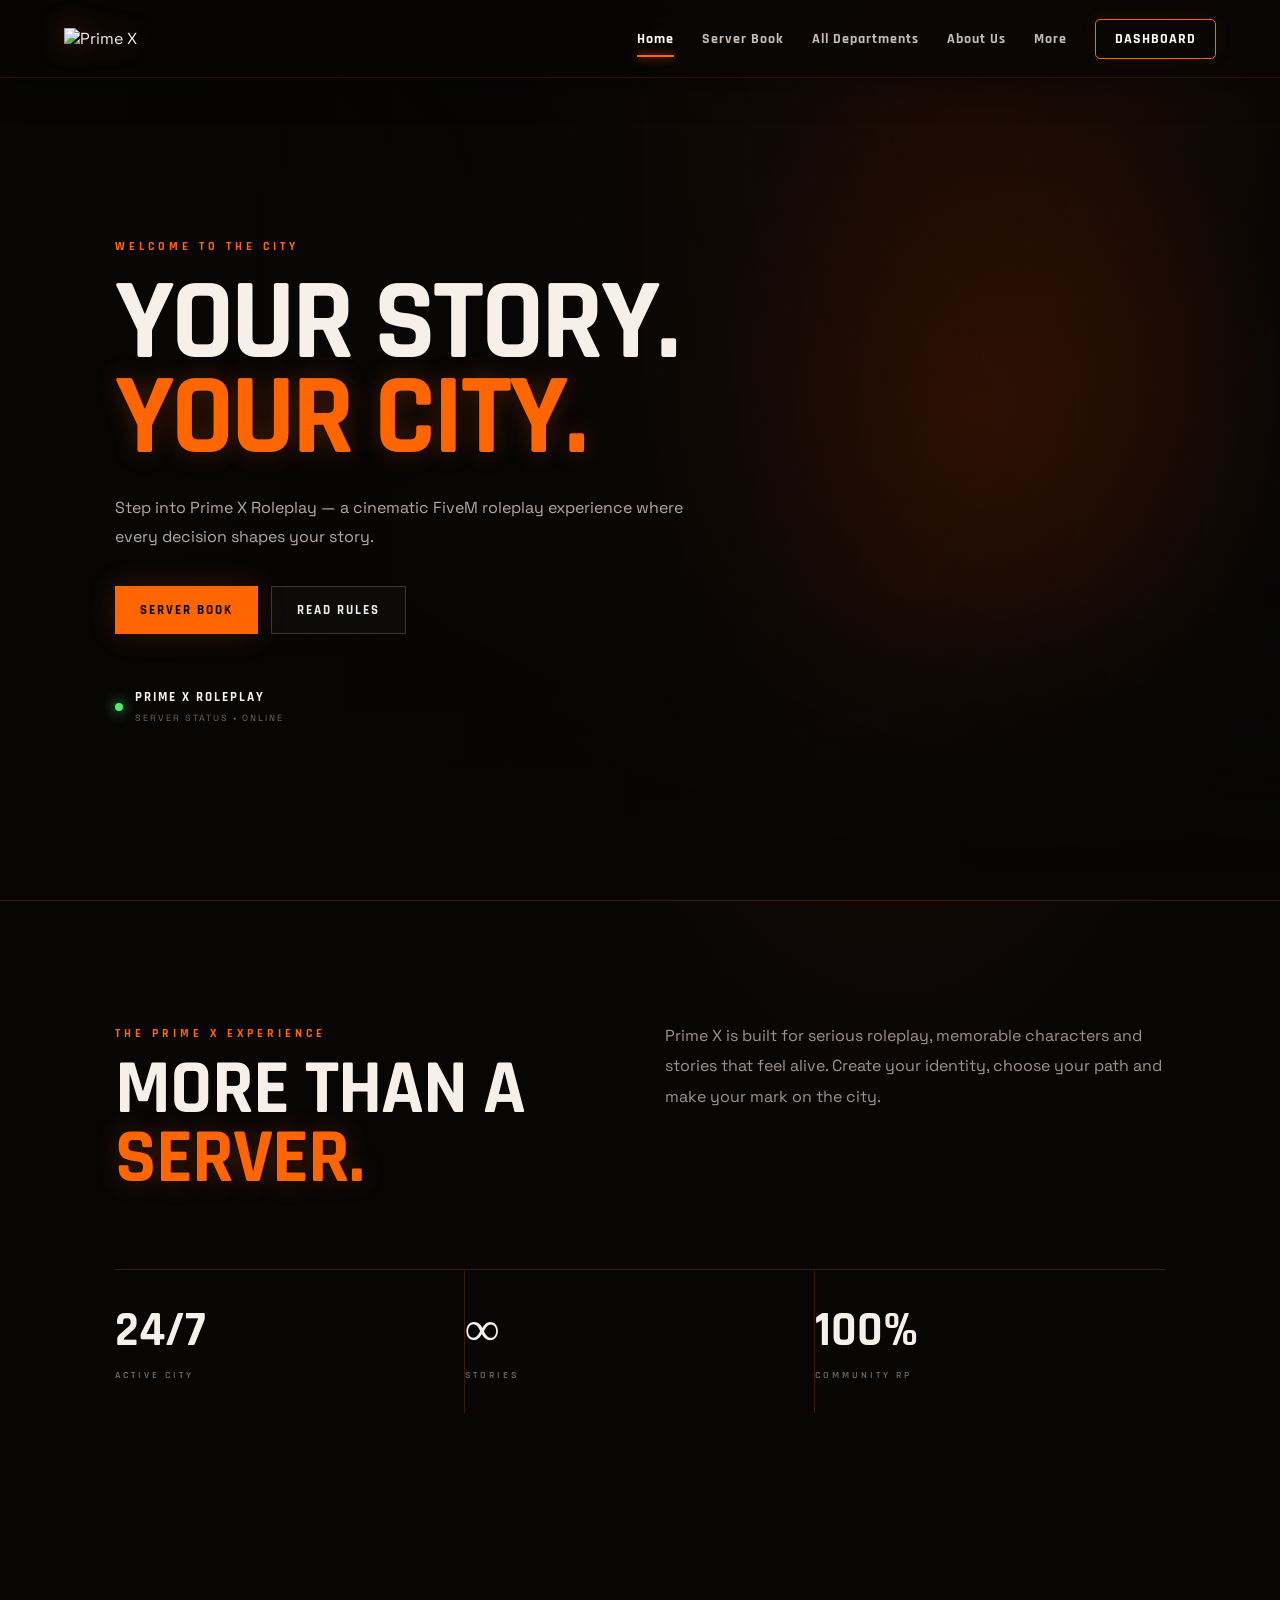
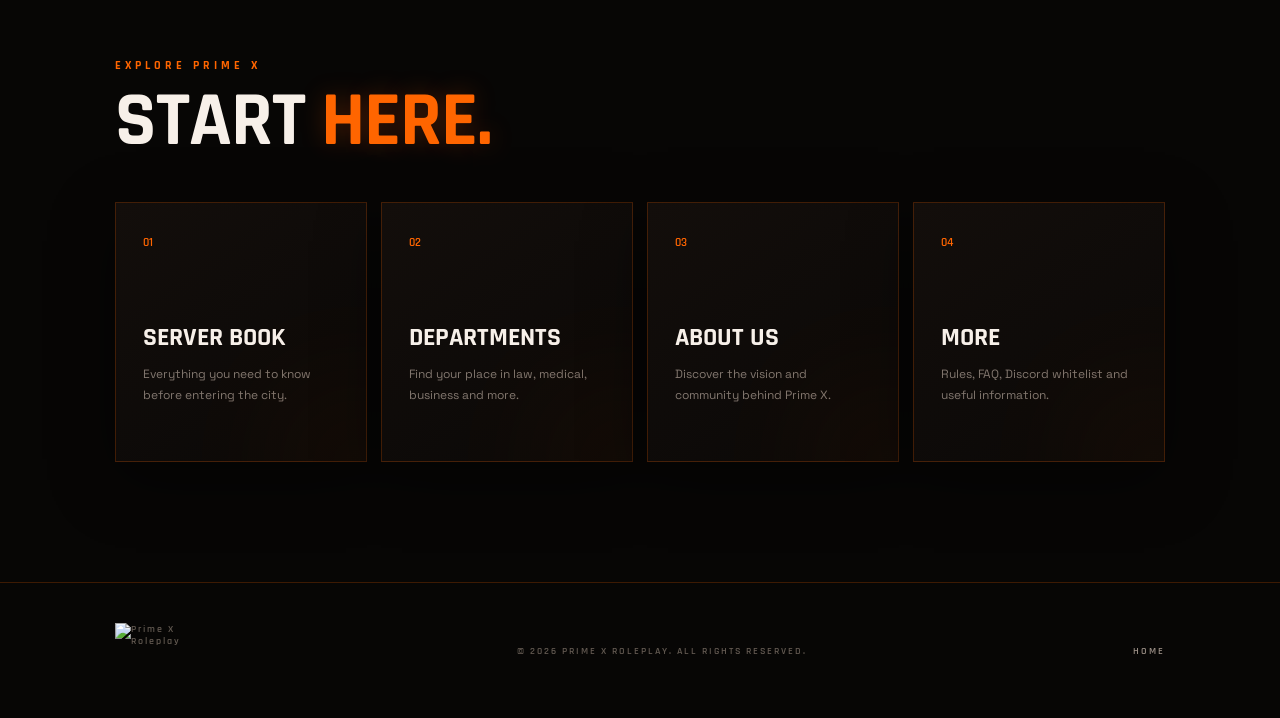
==== index.html @ a3914b99 "Add files via upload" ====
<!doctype html><html lang="en"><head><meta charset="utf-8"><meta name="viewport" content="width=device-width,initial-scale=1"><meta name="description" content="Prime X Roleplay"><meta name="theme-color" content="#070605"><title>Home | Prime X Roleplay</title><link rel="icon" href="assets/prime-x-logo.png"><link rel="stylesheet" href="style.css"></head><body data-page="home"><div id="loader" class="loader"><div class="loader-ring"></div><div class="loader-inner"><img class="loader-logo" src="assets/prime-x-logo.png" alt="Prime X Roleplay"><div class="loader-title">PRIME X ROLEPLAY</div><div class="loader-sub">ENTERING THE CITY</div><div class="loader-line"><span id="loadBar"></span></div></div></div><header class="nav">
<a class="brand" href="index.html"><img src="assets/prime-x-logo.png" alt="Prime X"></a>
<button class="menu-btn" id="menuBtn" aria-label="Open menu">☰</button>
<nav id="navLinks">
<a data-page="home" href="index.html">Home</a>
<a data-page="server" href="server-book.html">Server Book</a>
<a data-page="departments" href="departments.html">All Departments</a>
<a data-page="about" href="about.html">About Us</a>
<a data-page="more" href="more.html">More</a>
<a class="nav-discord" href="config.html">DASHBOARD</a>
</nav></header><main><section id="home" class="hero"><div class="hero-content"><span class="eyebrow">WELCOME TO THE CITY</span><h1>YOUR STORY.<br><span>YOUR CITY.</span></h1><p>Step into Prime X Roleplay — a cinematic FiveM roleplay experience where every decision shapes your story.</p><div class="hero-actions"><a class="btn primary" href="server-book.html">SERVER BOOK</a><a class="btn ghost" href="more.html#rules">READ RULES</a></div><div class="server-mini"><span class="dot"></span><div><b>PRIME X ROLEPLAY</b><small>SERVER STATUS • ONLINE</small></div></div></div></section>
<section class="section about"><div><span class="eyebrow">THE PRIME X EXPERIENCE</span><h2>MORE THAN A <span>SERVER.</span></h2></div><p>Prime X is built for serious roleplay, memorable characters and stories that feel alive. Create your identity, choose your path and make your mark on the city.</p><div class="stats"><div><strong>24/7</strong><span>ACTIVE CITY</span></div><div><strong>∞</strong><span>STORIES</span></div><div><strong>100%</strong><span>COMMUNITY RP</span></div></div></section>
<section class="section"><div class="section-head"><span class="eyebrow">EXPLORE PRIME X</span><h2>START <span>HERE.</span></h2></div><div class="cards"><a class="card" href="server-book.html"><span class="card-no">01</span><h3>SERVER BOOK</h3><p>Everything you need to know before entering the city.</p></a><a class="card" href="departments.html"><span class="card-no">02</span><h3>DEPARTMENTS</h3><p>Find your place in law, medical, business and more.</p></a><a class="card" href="about.html"><span class="card-no">03</span><h3>ABOUT US</h3><p>Discover the vision and community behind Prime X.</p></a><a class="card" href="more.html"><span class="card-no">04</span><h3>MORE</h3><p>Rules, FAQ, Discord whitelist and useful information.</p></a></div></section></main><a class="scroll-top" id="scrollTop" href="#" aria-label="Scroll to top">↑</a><footer><img src="assets/prime-x-logo.png" alt="Prime X Roleplay"><p>© <span id="year"></span> PRIME X ROLEPLAY. ALL RIGHTS RESERVED.</p><a href="index.html">HOME</a></footer><script src="config.js"></script><script src="script.js"></script></body></html>
---- style.css ----
@import url('https://fonts.googleapis.com/css2?family=Rajdhani:wght@500;600;700&family=Space+Grotesk:wght@400;500;600;700&display=swap');
:root{--bg:#070605;--panel:#100b08;--panel2:#15100d;--orange:#ff6500;--orange2:#ff9a3d;--text:#f7f0e9;--muted:#9e9188;--line:rgba(255,101,0,.22);--shadow:0 18px 60px rgba(0,0,0,.45)}
*{box-sizing:border-box;margin:0;padding:0}html{scroll-behavior:smooth}body{background:radial-gradient(ellipse at 70% 0%,rgba(255,78,0,.15),transparent 35%),#070605;color:var(--text);font-family:'Space Grotesk',sans-serif;overflow-x:hidden}body:before{content:"";position:fixed;inset:0;pointer-events:none;z-index:-1;background:radial-gradient(circle at 15% 30%,rgba(255,100,0,.055),transparent 25%),linear-gradient(115deg,transparent 0 55%,rgba(255,100,0,.025) 70%,transparent 85%)}
a{text-decoration:none;color:inherit}.nav{height:78px;position:fixed;top:0;left:0;right:0;z-index:100;display:flex;align-items:center;justify-content:space-between;padding:0 5%;background:rgba(8,6,5,.74);border-bottom:1px solid rgba(255,101,0,.13);backdrop-filter:blur(16px);box-shadow:0 8px 35px rgba(0,0,0,.35)}.brand img{width:78px;height:78px;object-fit:contain;filter:drop-shadow(0 0 14px rgba(255,85,0,.4))}.nav nav{display:flex;align-items:center;gap:28px}.nav nav a{font:700 14px Rajdhani;letter-spacing:1px;color:#c8bbb2;transition:.25s;position:relative}.nav nav a:after{content:"";position:absolute;left:0;right:0;bottom:-9px;height:2px;background:var(--orange);transform:scaleX(0);transform-origin:center;transition:.25s;box-shadow:0 0 10px var(--orange)}.nav nav a:hover,.nav nav a.active{color:#fff}.nav nav a:hover:after,.nav nav a.active:after{transform:scaleX(1)}.nav-discord{border:1px solid var(--orange)!important;padding:10px 19px;color:#fff!important;border-radius:5px;box-shadow:0 0 18px rgba(255,101,0,.08)}.nav-discord:after{display:none}.menu-btn{display:none;background:none;border:0;color:#fff;font-size:25px}
.loader{position:fixed;inset:0;background:#050403;z-index:9999;display:grid;place-items:center;opacity:1;visibility:visible;transition:opacity .8s ease,visibility .8s ease}.loader.hide{opacity:0!important;visibility:hidden!important;pointer-events:none!important}.loader{animation:loaderFailsafe 5s forwards}@keyframes loaderFailsafe{0%,86%{opacity:1;visibility:visible;pointer-events:auto}100%{opacity:0;visibility:hidden;pointer-events:none}}.loader-inner{display:flex;flex-direction:column;align-items:center}.loader-logo{width:170px;height:170px;object-fit:contain;filter:drop-shadow(0 0 28px rgba(255,82,0,.55));animation:loaderPulse 2.2s ease-in-out infinite}.loader-ring{position:absolute;width:215px;height:215px;border:1px solid rgba(255,101,0,.15);border-top-color:var(--orange);border-right-color:rgba(255,154,61,.5);border-radius:50%;animation:spin 1.5s linear infinite}.loader-title{font:700 15px Rajdhani;letter-spacing:5px;margin-top:15px}.loader-sub{font:600 9px Rajdhani;letter-spacing:3px;color:#71645c;margin-top:7px}.loader-line{width:250px;height:2px;background:#241812;margin-top:22px;overflow:hidden}.loader-line span{display:block;height:100%;width:0;background:linear-gradient(90deg,var(--orange),var(--orange2));box-shadow:0 0 16px var(--orange);transition:width .12s linear}.hero,.page-hero{min-height:100vh;position:relative;overflow:hidden}.hero{display:flex;align-items:center;padding:130px 9% 70px;background:radial-gradient(circle at 76% 45%,rgba(255,73,0,.18),transparent 30%)}.hero:after,.page-hero:after{content:"";position:absolute;inset:0;background:linear-gradient(90deg,#070605 0%,rgba(7,6,5,.76) 45%,rgba(7,6,5,.16)),linear-gradient(0deg,#070605,transparent 35%);pointer-events:none}.hero-content,.page-hero-content{position:relative;z-index:2;max-width:760px}.eyebrow{font:700 12px Rajdhani;letter-spacing:4px;color:var(--orange)}h1,h2,h3{font-family:Rajdhani,sans-serif}h1{font-size:clamp(64px,9vw,132px);line-height:.82;letter-spacing:-3px;margin:22px 0 28px}h1 span,h2 span{color:var(--orange);text-shadow:0 0 24px rgba(255,91,0,.25)}.hero p,.page-hero p{max-width:600px;color:#b5a9a0;font-size:16px;line-height:1.8}.hero-actions{display:flex;gap:13px;margin-top:34px}.btn{display:inline-flex;justify-content:center;align-items:center;min-height:48px;padding:0 25px;font:700 13px Rajdhani;letter-spacing:2px;cursor:pointer;border:0;transition:transform .25s,box-shadow .25s}.btn:hover{transform:translateY(-3px)}.primary{background:var(--orange);color:#090604;box-shadow:0 0 28px rgba(255,82,0,.2)}.primary:hover{box-shadow:0 0 38px rgba(255,82,0,.4)}.ghost{border:1px solid rgba(255,255,255,.18);background:rgba(255,255,255,.025);color:#eee}.ghost:hover{border-color:var(--orange);box-shadow:0 0 22px rgba(255,101,0,.1)}.server-mini{display:flex;align-items:center;gap:12px;margin-top:55px}.server-mini b{display:block;font:700 13px Rajdhani;letter-spacing:2px}.server-mini small{color:#716760;font-size:9px;letter-spacing:2px}.dot{width:8px;height:8px;border-radius:50%;background:#55e76e;box-shadow:0 0 13px #55e76e}.section{padding:120px 9%;position:relative}.about{display:grid;grid-template-columns:1fr 1fr;gap:50px;border-top:1px solid var(--line)}.about>p{color:#9d938b;line-height:1.9;max-width:560px}.stats{grid-column:1/-1;display:grid;grid-template-columns:repeat(3,1fr);border-top:1px solid var(--line);margin-top:25px}.stats div{padding:30px 0;border-right:1px solid var(--line)}.stats div:last-child{border:0}.stats strong{display:block;font:700 48px Rajdhani}.stats span{font:600 10px Rajdhani;letter-spacing:3px;color:#746961}.section-head{margin-bottom:45px}h2{font-size:clamp(46px,6vw,82px);line-height:.9;margin-top:14px;letter-spacing:-1px}.cards{display:grid;grid-template-columns:repeat(4,1fr);gap:14px}.card{min-height:260px;padding:27px;background:linear-gradient(145deg,#130e0b,#0a0807);border:1px solid var(--line);position:relative;overflow:hidden;transition:.35s;box-shadow:var(--shadow)}.card:hover{transform:translateY(-8px);border-color:rgba(255,106,0,.55)}.card:after{content:"";position:absolute;width:120px;height:120px;border-radius:50%;right:-50px;bottom:-60px;background:var(--orange);filter:blur(70px);opacity:.1}.card-no{font:600 12px Rajdhani;color:var(--orange)}.card h3{font-size:26px;margin-top:70px}.card p{font-size:12px;color:#82776f;line-height:1.7;margin-top:10px}.whitelist{background:linear-gradient(180deg,#080706,#120a06,#080706)}.whitelist-box{border:1px solid rgba(255,106,0,.25);background:linear-gradient(120deg,rgba(255,70,0,.08),rgba(255,255,255,.01));padding:55px;display:grid;grid-template-columns:1.4fr .8fr;gap:50px;align-items:center;box-shadow:var(--shadow)}.whitelist-box>div>p{max-width:650px;color:#9e938a;line-height:1.8;margin-top:20px}.verify{border-left:1px solid var(--line);padding-left:45px}.verify-icon{width:42px;height:42px;border:1px solid #55e76e;color:#55e76e;display:grid;place-items:center;border-radius:50%;font-weight:700}.verify h3{font-size:30px;margin:15px 0 5px}.verify p,.verify small{display:block;color:#80756d;font-size:11px;line-height:1.7}.verify .btn{width:100%;margin-top:18px}.verify-btn{margin-top:8px!important}.verify small{margin-top:15px}.rule-list{border-top:1px solid var(--line)}details{border-bottom:1px solid var(--line)}summary{list-style:none;cursor:pointer;padding:25px 5px;font:700 18px Rajdhani;letter-spacing:1.5px}summary::-webkit-details-marker{display:none}details p{color:#8f857d;line-height:1.8;padding:0 5px 25px;max-width:850px}.faq-grid{display:grid;grid-template-columns:1fr 1fr;gap:12px}.faq-grid details{border:1px solid var(--line);padding:0 22px;background:#0d0a08}.page-hero{min-height:52vh;display:grid;place-items:center;text-align:center;padding:130px 7% 70px;background:radial-gradient(circle at 50% 30%,rgba(255,73,0,.2),transparent 35%),linear-gradient(120deg,#090604,#170b05,#080604)}.page-hero-content{max-width:900px}.page-hero h1{font-size:clamp(55px,8vw,100px);margin:18px 0}.content-grid{display:grid;grid-template-columns:repeat(2,1fr);gap:15px}.info-card{padding:35px;border:1px solid var(--line);background:linear-gradient(145deg,#130e0b,#0a0807);box-shadow:var(--shadow)}.info-card h3{font-size:30px;margin-bottom:12px}.info-card p,.info-card li{color:#978b83;line-height:1.8;font-size:14px}.info-card ul{padding-left:18px}.scroll-top{position:fixed;right:22px;bottom:25px;z-index:90;width:48px;height:48px;border:1px solid rgba(255,101,0,.5);background:rgba(10,7,5,.8);color:var(--orange);display:grid;place-items:center;box-shadow:0 10px 35px rgba(0,0,0,.4);opacity:0;visibility:hidden;transform:translateY(12px);transition:.3s;backdrop-filter:blur(10px);border-radius:50%}.scroll-top.show{opacity:1;visibility:visible;transform:none}.scroll-top:hover{box-shadow:0 0 25px rgba(255,101,0,.25);transform:translateY(-3px)}footer{border-top:1px solid var(--line);padding:40px 9%;display:flex;align-items:center;justify-content:space-between;color:#625951;font:600 10px Rajdhani;letter-spacing:2px}footer img{width:75px;height:55px;object-fit:contain}footer a{color:#9a8e85}
@keyframes spin{to{transform:rotate(360deg)}}@keyframes loaderPulse{50%{transform:scale(1.035);filter:drop-shadow(0 0 40px rgba(255,85,0,.7))}}
@media(max-width:850px){.nav{padding:0 5%;height:70px}.brand img{width:66px;height:66px}.menu-btn{display:block}.nav nav{display:none;position:absolute;top:70px;left:0;right:0;background:rgba(8,6,5,.98);border-bottom:1px solid var(--line);padding:20px 7%;flex-direction:column;align-items:flex-start;gap:20px}.nav nav.open{display:flex}.hero{padding:130px 7% 70px}.section{padding:85px 7%}.about{grid-template-columns:1fr;gap:25px}.stats{margin-top:15px}.cards{grid-template-columns:1fr 1fr}.whitelist-box{grid-template-columns:1fr;padding:32px;gap:35px}.verify{border-left:0;border-top:1px solid var(--line);padding:30px 0 0}.faq-grid,.content-grid{grid-template-columns:1fr}footer{padding:30px 7%;gap:20px;flex-wrap:wrap}}
@media(max-width:520px){h1{font-size:61px}.hero p,.page-hero p{font-size:14px}.hero-actions{flex-direction:column}.hero-actions .btn{width:100%}.cards{grid-template-columns:1fr}.stats strong{font-size:37px}.stats span{font-size:8px}.whitelist-box{padding:25px}.loader-logo{width:145px;height:145px}.loader-ring{width:180px;height:180px}footer{justify-content:center;text-align:center;flex-direction:column}}
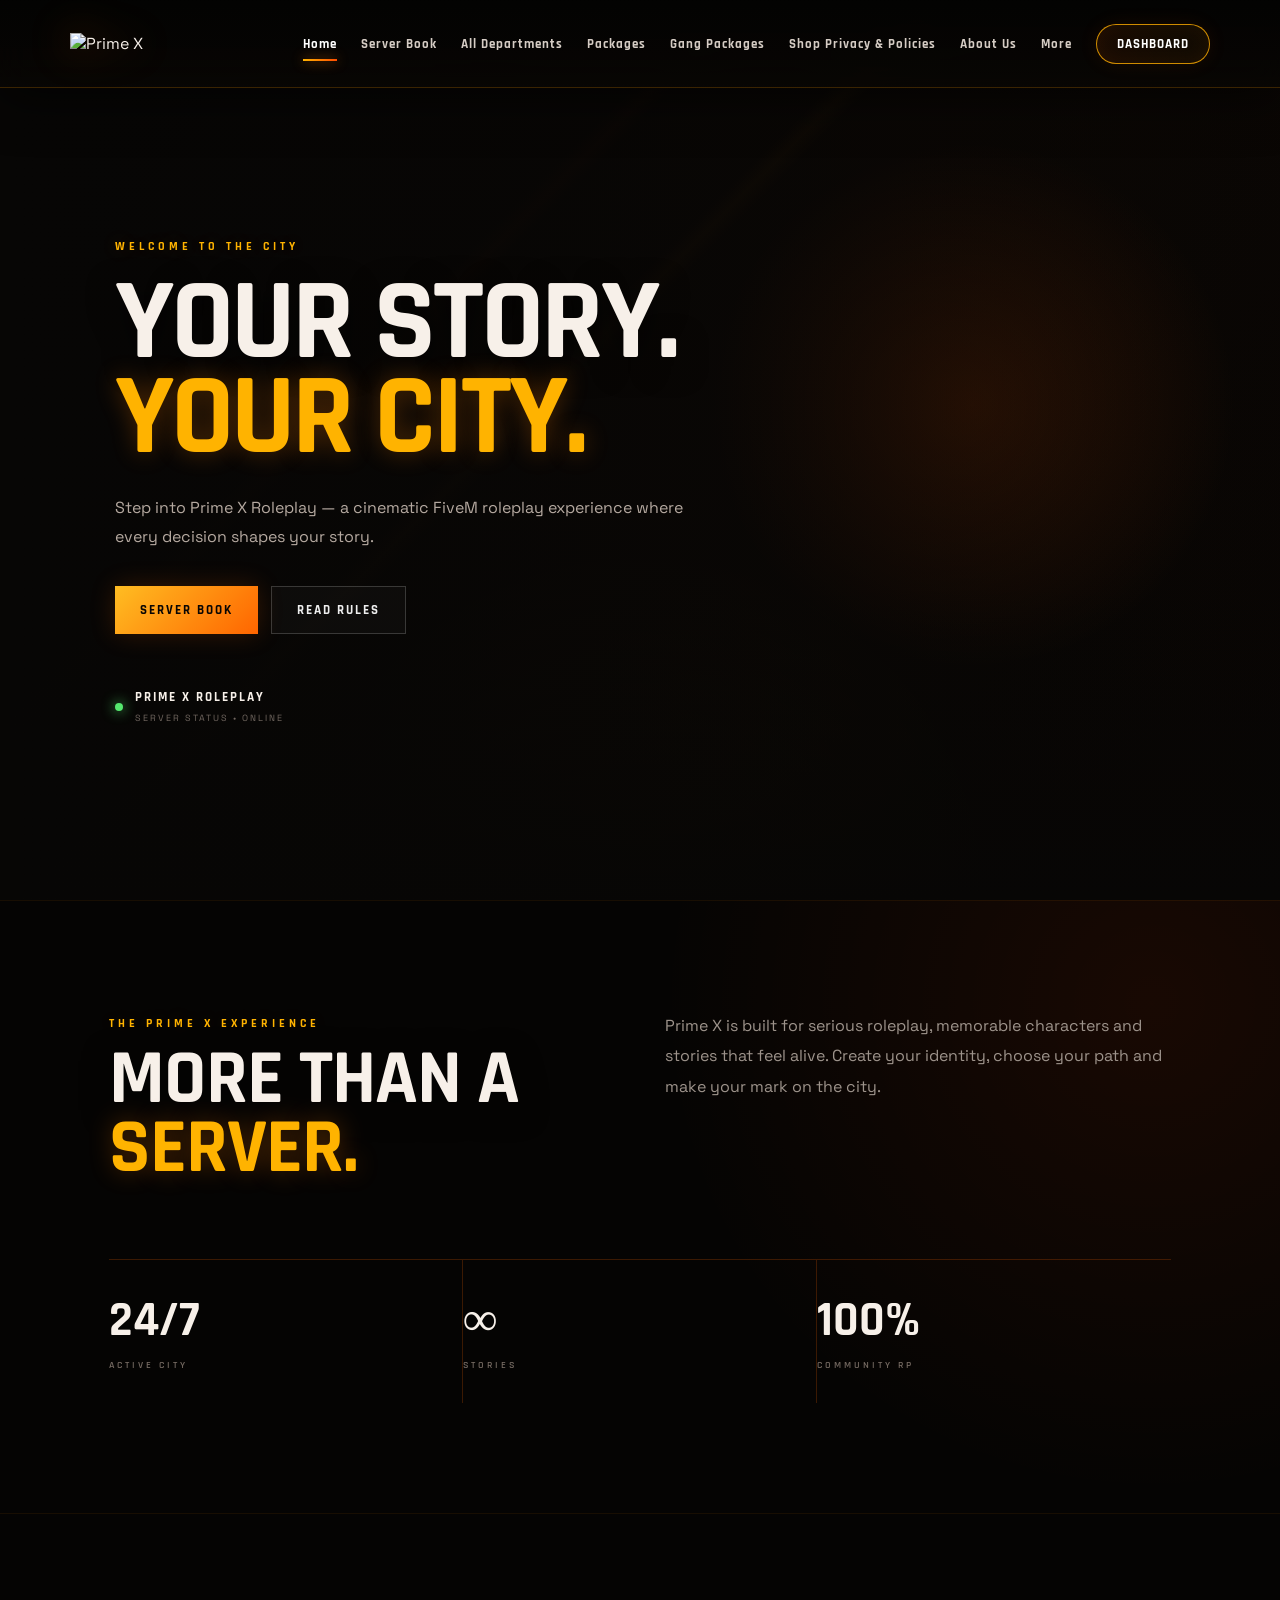
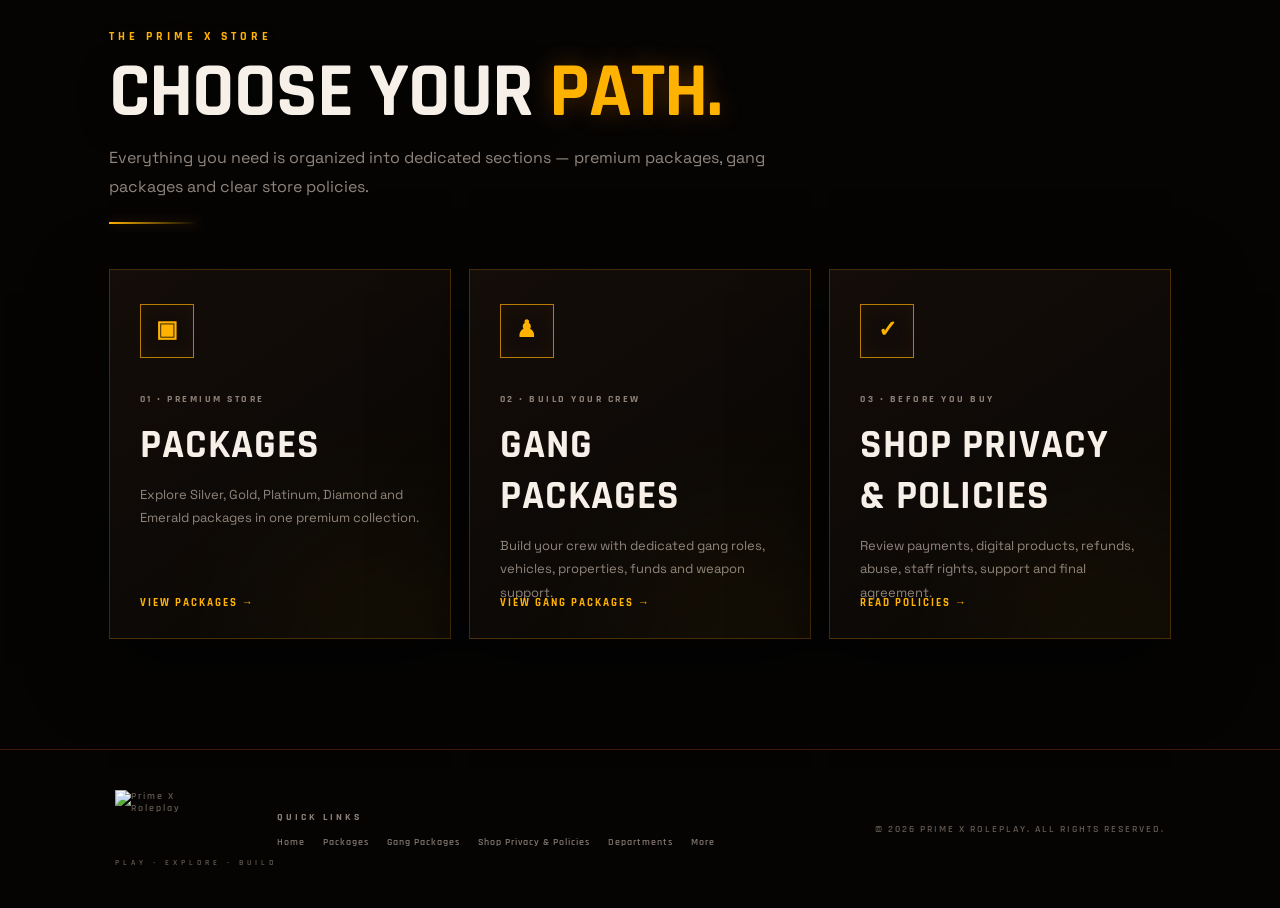
==== commit 1e1f5955: "Add files via upload" ====
--- a/index.html
+++ b/index.html
@@ -1,13 +1,3 @@
-<!doctype html><html lang="en"><head><meta charset="utf-8"><meta name="viewport" content="width=device-width,initial-scale=1"><meta name="description" content="Prime X Roleplay"><meta name="theme-color" content="#070605"><title>Home | Prime X Roleplay</title><link rel="icon" href="assets/prime-x-logo.png"><link rel="stylesheet" href="style.css"></head><body data-page="home"><div id="loader" class="loader"><div class="loader-ring"></div><div class="loader-inner"><img class="loader-logo" src="assets/prime-x-logo.png" alt="Prime X Roleplay"><div class="loader-title">PRIME X ROLEPLAY</div><div class="loader-sub">ENTERING THE CITY</div><div class="loader-line"><span id="loadBar"></span></div></div></div><header class="nav">
-<a class="brand" href="index.html"><img src="assets/prime-x-logo.png" alt="Prime X"></a>
-<button class="menu-btn" id="menuBtn" aria-label="Open menu">☰</button>
-<nav id="navLinks">
-<a data-page="home" href="index.html">Home</a>
-<a data-page="server" href="server-book.html">Server Book</a>
-<a data-page="departments" href="departments.html">All Departments</a>
-<a data-page="about" href="about.html">About Us</a>
-<a data-page="more" href="more.html">More</a>
-<a class="nav-discord" href="config.html">DASHBOARD</a>
-</nav></header><main><section id="home" class="hero"><div class="hero-content"><span class="eyebrow">WELCOME TO THE CITY</span><h1>YOUR STORY.<br><span>YOUR CITY.</span></h1><p>Step into Prime X Roleplay — a cinematic FiveM roleplay experience where every decision shapes your story.</p><div class="hero-actions"><a class="btn primary" href="server-book.html">SERVER BOOK</a><a class="btn ghost" href="more.html#rules">READ RULES</a></div><div class="server-mini"><span class="dot"></span><div><b>PRIME X ROLEPLAY</b><small>SERVER STATUS • ONLINE</small></div></div></div></section>
+<!doctype html><html lang="en"><head><meta charset="utf-8"><meta name="viewport" content="width=device-width,initial-scale=1"><meta name="description" content="Prime X Roleplay"><meta name="theme-color" content="#070605"><title>Home | Prime X Roleplay</title><link rel="icon" href="https://r2.fivemanage.com/djUvRIMbtQbyoarlZM4lV/prime-x-logo.png"><link rel="stylesheet" href="style.css"></head><body data-page="home"><div id="loader" class="loader"><div class="loader-ring"></div><div class="loader-inner"><img class="loader-logo" src="https://r2.fivemanage.com/djUvRIMbtQbyoarlZM4lV/prime-x-logo.png" alt="Prime X Roleplay"><div class="loader-title">PRIME X ROLEPLAY</div><div class="loader-sub">ENTERING THE CITY</div><div class="loader-line"><span id="loadBar"></span></div></div></div><header class="nav"><a class="brand" href="index.html"><img src="https://r2.fivemanage.com/djUvRIMbtQbyoarlZM4lV/prime-x-logo.png" alt="Prime X"></a><button class="menu-btn" id="menuBtn" aria-label="Open menu">☰</button><nav id="navLinks"><a data-page="home" href="index.html">Home</a><a data-page="server" href="server-book.html">Server Book</a><a data-page="departments" href="departments.html">All Departments</a><a data-page="packages" href="packages.html">Packages</a><a data-page="gang" href="gang-packages.html">Gang Packages</a><a data-page="memberships" href="memberships.html">Shop Privacy &amp; Policies</a><a data-page="about" href="about.html">About Us</a><a data-page="more" href="more.html">More</a><a class="nav-discord" href="config.html">DASHBOARD</a></nav></header><main><section id="home" class="hero"><div class="hero-content"><span class="eyebrow">WELCOME TO THE CITY</span><h1>YOUR STORY.<br><span>YOUR CITY.</span></h1><p>Step into Prime X Roleplay — a cinematic FiveM roleplay experience where every decision shapes your story.</p><div class="hero-actions"><a class="btn primary" href="server-book.html">SERVER BOOK</a><a class="btn ghost" href="more.html#rules">READ RULES</a></div><div class="server-mini"><span class="dot"></span><div><b>PRIME X ROLEPLAY</b><small>SERVER STATUS • ONLINE</small></div></div></div></section>
 <section class="section about"><div><span class="eyebrow">THE PRIME X EXPERIENCE</span><h2>MORE THAN A <span>SERVER.</span></h2></div><p>Prime X is built for serious roleplay, memorable characters and stories that feel alive. Create your identity, choose your path and make your mark on the city.</p><div class="stats"><div><strong>24/7</strong><span>ACTIVE CITY</span></div><div><strong>∞</strong><span>STORIES</span></div><div><strong>100%</strong><span>COMMUNITY RP</span></div></div></section>
-<section class="section"><div class="section-head"><span class="eyebrow">EXPLORE PRIME X</span><h2>START <span>HERE.</span></h2></div><div class="cards"><a class="card" href="server-book.html"><span class="card-no">01</span><h3>SERVER BOOK</h3><p>Everything you need to know before entering the city.</p></a><a class="card" href="departments.html"><span class="card-no">02</span><h3>DEPARTMENTS</h3><p>Find your place in law, medical, business and more.</p></a><a class="card" href="about.html"><span class="card-no">03</span><h3>ABOUT US</h3><p>Discover the vision and community behind Prime X.</p></a><a class="card" href="more.html"><span class="card-no">04</span><h3>MORE</h3><p>Rules, FAQ, Discord whitelist and useful information.</p></a></div></section></main><a class="scroll-top" id="scrollTop" href="#" aria-label="Scroll to top">↑</a><footer><img src="assets/prime-x-logo.png" alt="Prime X Roleplay"><p>© <span id="year"></span> PRIME X ROLEPLAY. ALL RIGHTS RESERVED.</p><a href="index.html">HOME</a></footer><script src="config.js"></script><script src="script.js"></script></body></html>+<section class="section showcase"><div class="section-head"><span class="eyebrow">THE PRIME X STORE</span><h2>CHOOSE YOUR <span>PATH.</span></h2><p class="showcase-intro">Everything you need is organized into dedicated sections — premium packages, gang packages and clear store policies.</p></div><div class="feature-grid"><a class="feature-card" href="packages.html"><div class="feature-icon">▣</div><span class="feature-kicker">01 • PREMIUM STORE</span><h3>PACKAGES</h3><p>Explore Silver, Gold, Platinum, Diamond and Emerald packages in one premium collection.</p><span class="feature-link">VIEW PACKAGES →</span></a><a class="feature-card" href="gang-packages.html"><div class="feature-icon">♟</div><span class="feature-kicker">02 • BUILD YOUR CREW</span><h3>GANG PACKAGES</h3><p>Build your crew with dedicated gang roles, vehicles, properties, funds and weapon support.</p><span class="feature-link">VIEW GANG PACKAGES →</span></a><a class="feature-card" href="memberships.html"><div class="feature-icon">✓</div><span class="feature-kicker">03 • BEFORE YOU BUY</span><h3>SHOP PRIVACY &amp; POLICIES</h3><p>Review payments, digital products, refunds, abuse, staff rights, support and final agreement.</p><span class="feature-link">READ POLICIES →</span></a></div></section></main><a class="scroll-top" id="scrollTop" href="#" aria-label="Scroll to top">↑</a><footer><div class="footer-brand"><img src="https://r2.fivemanage.com/djUvRIMbtQbyoarlZM4lV/prime-x-logo.png" alt="Prime X Roleplay"><span>PLAY • EXPLORE • BUILD</span></div><div class="footer-links"><b>QUICK LINKS</b><div><a href="index.html">Home</a><a href="packages.html">Packages</a><a href="gang-packages.html">Gang Packages</a><a href="memberships.html">Shop Privacy &amp; Policies</a><a href="departments.html">Departments</a><a href="more.html">More</a></div></div><div class="footer-copy">© <span id="year"></span> PRIME X ROLEPLAY. ALL RIGHTS RESERVED.</div></footer><script src="config.js"></script><script src="script.js"></script></body></html>
--- a/style.css
+++ b/style.css
@@ -6,3 +6,31 @@
 @keyframes spin{to{transform:rotate(360deg)}}@keyframes loaderPulse{50%{transform:scale(1.035);filter:drop-shadow(0 0 40px rgba(255,85,0,.7))}}
 @media(max-width:850px){.nav{padding:0 5%;height:70px}.brand img{width:66px;height:66px}.menu-btn{display:block}.nav nav{display:none;position:absolute;top:70px;left:0;right:0;background:rgba(8,6,5,.98);border-bottom:1px solid var(--line);padding:20px 7%;flex-direction:column;align-items:flex-start;gap:20px}.nav nav.open{display:flex}.hero{padding:130px 7% 70px}.section{padding:85px 7%}.about{grid-template-columns:1fr;gap:25px}.stats{margin-top:15px}.cards{grid-template-columns:1fr 1fr}.whitelist-box{grid-template-columns:1fr;padding:32px;gap:35px}.verify{border-left:0;border-top:1px solid var(--line);padding:30px 0 0}.faq-grid,.content-grid{grid-template-columns:1fr}footer{padding:30px 7%;gap:20px;flex-wrap:wrap}}
 @media(max-width:520px){h1{font-size:61px}.hero p,.page-hero p{font-size:14px}.hero-actions{flex-direction:column}.hero-actions .btn{width:100%}.cards{grid-template-columns:1fr}.stats strong{font-size:37px}.stats span{font-size:8px}.whitelist-box{padding:25px}.loader-logo{width:145px;height:145px}.loader-ring{width:180px;height:180px}footer{justify-content:center;text-align:center;flex-direction:column}}
+
+/* Memberships / Privacy Policies */
+.policy-list summary{display:flex;align-items:center;gap:10px}.policy-list details[open] summary{color:var(--orange)}.policy-list details p{font-size:14px}.policy-list details strong{color:#ddd}.policy-banner{display:block;width:min(640px,100%);height:auto;margin:0 auto 28px;border:1px solid var(--line);box-shadow:var(--shadow)}
+
+/* Packages */
+.package-grid{display:grid;grid-template-columns:repeat(2,minmax(0,1fr));gap:22px}.package-card{position:relative;overflow:hidden;border:1px solid var(--line);background:linear-gradient(145deg,#130e0b,#090706);box-shadow:var(--shadow);transition:.35s}.package-card:hover{transform:translateY(-7px);border-color:rgba(255,106,0,.58);box-shadow:0 22px 65px rgba(0,0,0,.55),0 0 28px rgba(255,101,0,.08)}.package-card img{display:block;width:100%;height:auto;aspect-ratio:16/9;object-fit:cover}.package-info{padding:20px 22px 22px;border-top:1px solid rgba(255,101,0,.12)}.package-top{display:flex;align-items:center;justify-content:space-between;gap:15px}.package-name{font:700 30px Rajdhani;letter-spacing:1px}.package-tag{font:700 10px Rajdhani;letter-spacing:2px;color:var(--orange);border:1px solid rgba(255,101,0,.3);padding:7px 10px}.package-info p{color:#82776f;font-size:12px;line-height:1.7;margin-top:8px}.package-price{font:700 22px Rajdhani;color:#fff;margin-top:12px}.package-note{color:#746961;font-size:10px;letter-spacing:1.5px;margin-top:5px}.package-cta{margin-top:16px;display:inline-flex}.package-intro{max-width:720px;color:#978b83;line-height:1.8}.package-banner{margin-top:32px;padding:22px;border:1px solid var(--line);background:linear-gradient(120deg,rgba(255,70,0,.07),rgba(255,255,255,.015));display:flex;align-items:center;gap:18px}.package-banner .mark{width:42px;height:42px;border:1px solid var(--orange);display:grid;place-items:center;color:var(--orange);font:700 18px Rajdhani}.package-banner p{color:#91867e;font-size:12px;line-height:1.7}.package-card.wide{grid-column:1/-1}.package-card.wide img{aspect-ratio:2/1;object-fit:cover}
+@media(max-width:850px){.package-grid{grid-template-columns:1fr}.package-card.wide{grid-column:auto}}
+
+/* PRIME X CINEMATIC STORE THEME */
+:root{--gold:#ffb300;--gold2:#ff7a00;--ember:#ff4d00;--glass:rgba(12,9,7,.78)}
+body{background:radial-gradient(circle at 50% -10%,rgba(255,142,0,.14),transparent 30%),radial-gradient(circle at 90% 40%,rgba(255,67,0,.08),transparent 26%),#050403}
+body:after{content:"";position:fixed;inset:0;pointer-events:none;z-index:-2;opacity:.35;background-image:linear-gradient(rgba(255,150,0,.035) 1px,transparent 1px),linear-gradient(90deg,rgba(255,150,0,.025) 1px,transparent 1px);background-size:80px 80px;mask-image:linear-gradient(to bottom,black,transparent 85%)}
+.nav{height:88px;padding:0 5.5%;background:linear-gradient(180deg,rgba(3,3,2,.96),rgba(8,6,4,.78));border-bottom:1px solid rgba(255,155,0,.22);box-shadow:0 10px 50px rgba(0,0,0,.6)}
+.brand img{width:112px;height:78px;filter:drop-shadow(0 0 20px rgba(255,110,0,.35))}.nav nav{gap:24px}.nav nav a{font-size:13px;color:#d5ccc4}.nav nav a:after{background:linear-gradient(90deg,var(--gold),var(--ember));height:2px;box-shadow:0 0 12px rgba(255,125,0,.8)}
+.nav-discord{border:1px solid rgba(255,173,0,.8)!important;border-radius:999px!important;padding:11px 20px!important;background:linear-gradient(90deg,rgba(255,107,0,.08),rgba(255,174,0,.05));box-shadow:inset 0 0 20px rgba(255,126,0,.06),0 0 20px rgba(255,90,0,.08)}
+.hero,.page-hero{background:radial-gradient(circle at 76% 45%,rgba(255,91,0,.19),transparent 24%),radial-gradient(circle at 50% 100%,rgba(255,164,0,.06),transparent 32%),linear-gradient(125deg,#050403,#0c0704 52%,#080503)}
+.hero:before,.page-hero:before{content:"";position:absolute;inset:0;background:linear-gradient(135deg,transparent 0 42%,rgba(255,157,0,.045) 43%,transparent 44%),linear-gradient(315deg,transparent 0 65%,rgba(255,76,0,.045) 66%,transparent 67%);pointer-events:none}
+.eyebrow{color:var(--gold);text-shadow:0 0 18px rgba(255,140,0,.2)}h1,h2{font-weight:700;text-transform:uppercase;text-shadow:0 8px 30px rgba(0,0,0,.55)}h1 span,h2 span{color:var(--gold);text-shadow:0 0 25px rgba(255,126,0,.3)}
+.btn.primary{background:linear-gradient(135deg,#ffbd22,#ff6500);font-weight:800;box-shadow:0 0 26px rgba(255,105,0,.18)}.btn.primary:hover{box-shadow:0 0 40px rgba(255,115,0,.38)}
+.section{padding:110px 8.5%;border-top:1px solid rgba(255,137,0,.08)}.section-head{position:relative}.section-head:after{content:"";display:block;width:90px;height:2px;margin-top:20px;background:linear-gradient(90deg,var(--gold),transparent);box-shadow:0 0 12px rgba(255,130,0,.35)}
+.cards{grid-template-columns:repeat(3,1fr);gap:18px}.card,.info-card,.package-card,.gang-card{border-color:rgba(255,153,0,.22);background:linear-gradient(145deg,rgba(24,15,9,.92),rgba(7,6,5,.94));box-shadow:0 25px 70px rgba(0,0,0,.5),inset 0 1px 0 rgba(255,255,255,.025)}.card:before,.info-card:before,.package-card:before,.gang-card:before{content:"";position:absolute;top:0;right:0;width:58px;height:58px;border-top:2px solid rgba(255,173,0,.8);border-right:2px solid rgba(255,173,0,.8);opacity:.8}.card:after{background:var(--gold)}.card h3{font-size:29px}.card:hover,.package-card:hover,.gang-card:hover{border-color:rgba(255,171,0,.58);box-shadow:0 28px 80px rgba(0,0,0,.62),0 0 28px rgba(255,91,0,.1)}
+.showcase-intro{max-width:700px;color:#8f857d;line-height:1.8;margin-top:16px}.feature-grid{display:grid;grid-template-columns:repeat(3,1fr);gap:18px}.feature-card{min-height:360px;padding:34px 30px;position:relative;overflow:hidden;border:1px solid rgba(255,153,0,.24);background:linear-gradient(145deg,rgba(21,14,9,.96),rgba(7,6,5,.98));box-shadow:0 25px 70px rgba(0,0,0,.52);transition:.35s}.feature-card:before{content:"";position:absolute;inset:auto -15% -35% auto;width:220px;height:220px;border-radius:50%;background:var(--gold);filter:blur(90px);opacity:.08}.feature-card:after{content:"";position:absolute;left:0;top:0;width:4px;height:0;background:linear-gradient(var(--gold),var(--ember));box-shadow:0 0 18px var(--gold);transition:.35s}.feature-card:hover{transform:translateY(-9px);border-color:rgba(255,175,0,.62)}.feature-card:hover:after{height:100%}.feature-icon{width:54px;height:54px;border:1px solid rgba(255,173,0,.7);display:grid;place-items:center;color:var(--gold);font:700 23px Rajdhani;box-shadow:inset 0 0 20px rgba(255,126,0,.06);margin-bottom:28px}.feature-kicker{font:700 10px Rajdhani;letter-spacing:2.5px;color:#8e8177}.feature-card h3{font-size:40px;letter-spacing:1px;margin-top:13px}.feature-card p{color:#8f857d;font-size:13px;line-height:1.8;max-width:370px;margin-top:12px}.feature-link{position:absolute;left:30px;bottom:28px;font:700 11px Rajdhani;letter-spacing:2px;color:var(--gold)}
+.page-hero{min-height:58vh}.page-hero h1{font-size:clamp(60px,8vw,112px)}.page-hero p{color:#a79b92}.package-intro{font-size:13px}.package-grid{grid-template-columns:repeat(3,minmax(0,1fr));gap:18px}.package-card.wide{grid-column:auto}.package-card.wide img{aspect-ratio:16/9}.package-card img{aspect-ratio:4/3;object-fit:cover}.package-info{padding:20px 22px 23px;background:linear-gradient(180deg,rgba(12,9,7,.35),rgba(5,4,3,.72))}.package-name{font-size:27px}.package-tag{border-color:rgba(255,173,0,.35);color:var(--gold);background:rgba(255,160,0,.025)}.package-price{color:var(--gold);text-shadow:0 0 15px rgba(255,148,0,.18)}.package-banner{border-color:rgba(255,153,0,.25);background:linear-gradient(90deg,rgba(255,93,0,.08),rgba(255,174,0,.025))}.package-banner .mark{border-color:var(--gold);color:var(--gold)}
+.policy-list{border-top:1px solid rgba(255,153,0,.2);background:linear-gradient(180deg,rgba(16,10,7,.45),rgba(5,4,3,.25))}.policy-list details{border-color:rgba(255,153,0,.16);padding:0 10px}.policy-list summary{padding:25px 12px;font-size:19px}.policy-list details[open] summary{color:var(--gold);background:linear-gradient(90deg,rgba(255,119,0,.06),transparent)}.policy-list details p{padding:0 12px 26px}
+.gang-hero{background:radial-gradient(circle at 50% 35%,rgba(255,125,0,.18),transparent 32%),linear-gradient(120deg,#070503,#130904,#070503)}.gang-grid{display:grid;grid-template-columns:repeat(2,minmax(0,1fr));gap:20px}.gang-card{position:relative;overflow:hidden;padding:34px}.gang-card.premium{background:linear-gradient(145deg,rgba(35,20,8,.96),rgba(9,6,4,.98));border-color:rgba(255,176,0,.4)}.gang-top{display:flex;align-items:flex-end;justify-content:space-between;gap:20px}.gang-top h3{font-size:46px;margin-top:9px;letter-spacing:1px}.gang-price{font:700 36px Rajdhani;color:var(--gold);white-space:nowrap;text-shadow:0 0 18px rgba(255,147,0,.2)}.gang-price small{font-size:15px;letter-spacing:2px}.gang-divider{height:1px;background:linear-gradient(90deg,var(--gold),rgba(255,153,0,.05));margin:25px 0 20px}.benefit-list{list-style:none;display:grid;gap:0}.benefit-list li{position:relative;padding:13px 0 13px 26px;color:#a99d94;font-size:13px;border-bottom:1px solid rgba(255,153,0,.09)}.benefit-list li:before{content:"✓";position:absolute;left:0;color:var(--gold);font-weight:800}.gang-btn{margin-top:25px}.footer-brand{display:flex;flex-direction:column;gap:6px}.footer-brand img{width:112px;height:62px}.footer-brand span{font-size:8px;letter-spacing:4px;color:#625950}.footer-links{display:flex;flex-direction:column;gap:13px}.footer-links b{font:700 10px Rajdhani;letter-spacing:3px;color:#8d8178}.footer-links div{display:flex;flex-wrap:wrap;gap:18px}.footer-links a{font:600 10px Rajdhani;letter-spacing:1px;color:#82776f}.footer-links a:hover{color:var(--gold)}.footer-copy{margin-left:auto}
+@media(max-width:1050px){.nav nav{gap:15px}.nav nav a{font-size:11px}.feature-grid,.package-grid{grid-template-columns:1fr 1fr}.gang-grid{grid-template-columns:1fr}.cards{grid-template-columns:1fr 1fr}footer{gap:25px}.footer-copy{margin-left:0}}
+@media(max-width:850px){.nav{height:76px}.brand img{width:92px}.feature-grid,.package-grid{grid-template-columns:1fr}.cards{grid-template-columns:1fr 1fr}.footer-links div{gap:12px}.gang-top{align-items:flex-start;flex-direction:column}.gang-price{font-size:32px}}
+@media(max-width:520px){.cards{grid-template-columns:1fr}.feature-card{min-height:330px}.gang-card{padding:25px}.gang-top h3{font-size:38px}.package-grid{grid-template-columns:1fr}.footer-links div{flex-direction:column;gap:8px}}
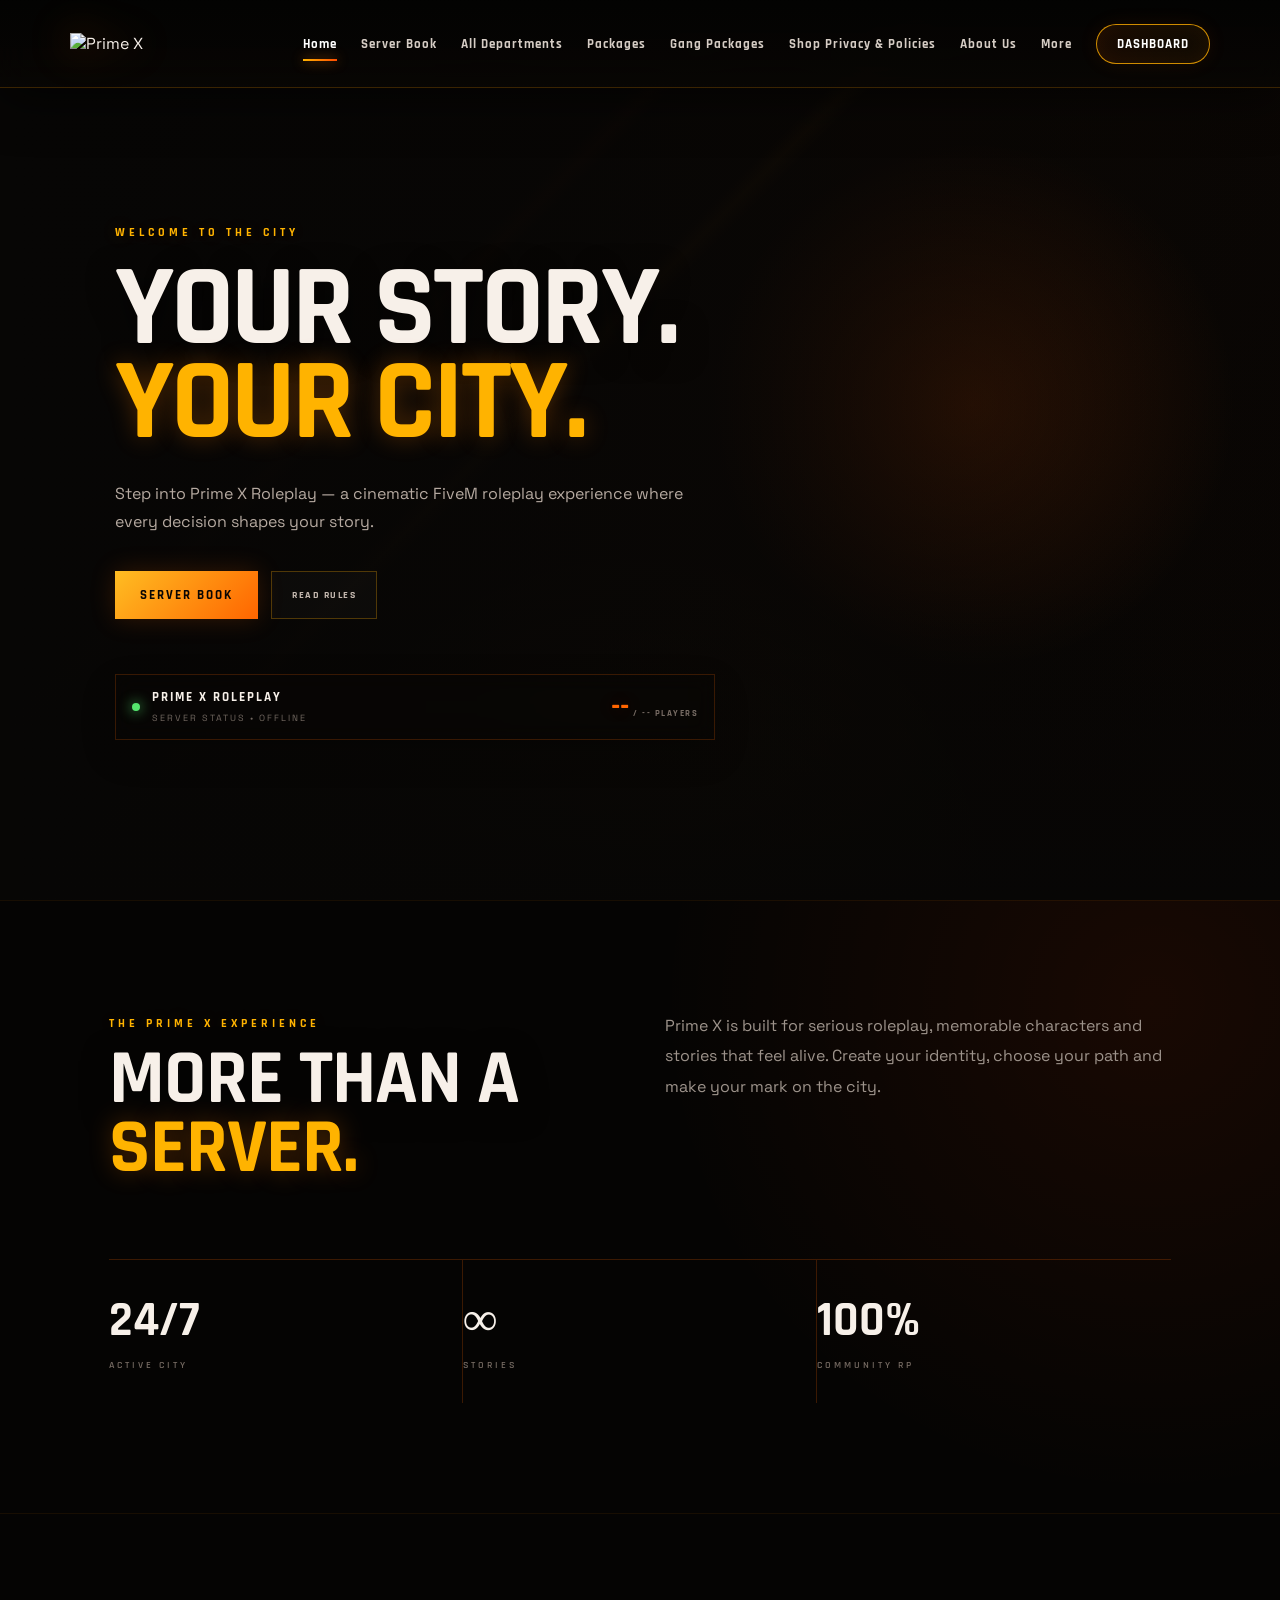
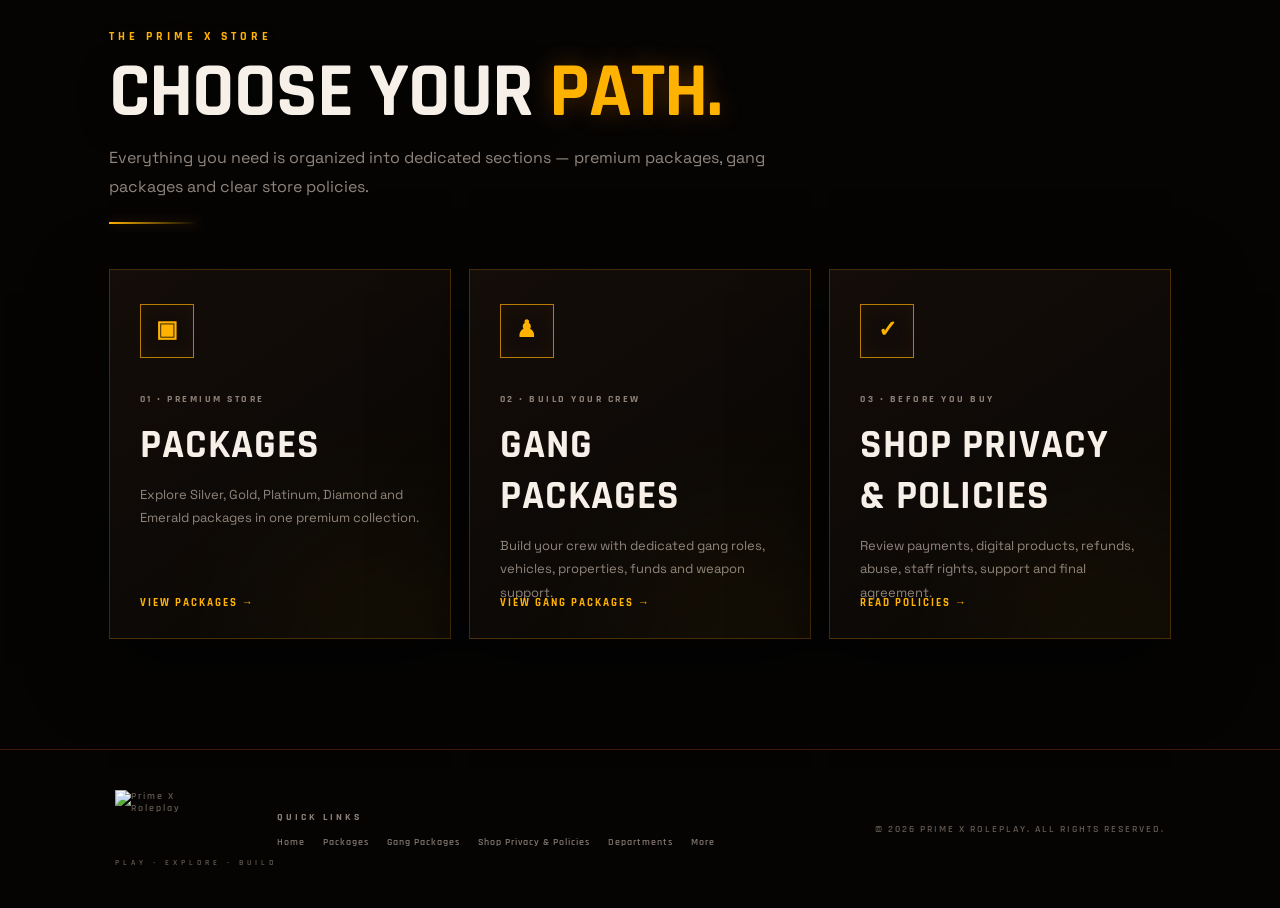
==== commit cfd9e28d: "Add files via upload" ====
--- a/index.html
+++ b/index.html
@@ -1,3 +1,7 @@
-<!doctype html><html lang="en"><head><meta charset="utf-8"><meta name="viewport" content="width=device-width,initial-scale=1"><meta name="description" content="Prime X Roleplay"><meta name="theme-color" content="#070605"><title>Home | Prime X Roleplay</title><link rel="icon" href="https://r2.fivemanage.com/djUvRIMbtQbyoarlZM4lV/prime-x-logo.png"><link rel="stylesheet" href="style.css"></head><body data-page="home"><div id="loader" class="loader"><div class="loader-ring"></div><div class="loader-inner"><img class="loader-logo" src="https://r2.fivemanage.com/djUvRIMbtQbyoarlZM4lV/prime-x-logo.png" alt="Prime X Roleplay"><div class="loader-title">PRIME X ROLEPLAY</div><div class="loader-sub">ENTERING THE CITY</div><div class="loader-line"><span id="loadBar"></span></div></div></div><header class="nav"><a class="brand" href="index.html"><img src="https://r2.fivemanage.com/djUvRIMbtQbyoarlZM4lV/prime-x-logo.png" alt="Prime X"></a><button class="menu-btn" id="menuBtn" aria-label="Open menu">☰</button><nav id="navLinks"><a data-page="home" href="index.html">Home</a><a data-page="server" href="server-book.html">Server Book</a><a data-page="departments" href="departments.html">All Departments</a><a data-page="packages" href="packages.html">Packages</a><a data-page="gang" href="gang-packages.html">Gang Packages</a><a data-page="memberships" href="memberships.html">Shop Privacy &amp; Policies</a><a data-page="about" href="about.html">About Us</a><a data-page="more" href="more.html">More</a><a class="nav-discord" href="config.html">DASHBOARD</a></nav></header><main><section id="home" class="hero"><div class="hero-content"><span class="eyebrow">WELCOME TO THE CITY</span><h1>YOUR STORY.<br><span>YOUR CITY.</span></h1><p>Step into Prime X Roleplay — a cinematic FiveM roleplay experience where every decision shapes your story.</p><div class="hero-actions"><a class="btn primary" href="server-book.html">SERVER BOOK</a><a class="btn ghost" href="more.html#rules">READ RULES</a></div><div class="server-mini"><span class="dot"></span><div><b>PRIME X ROLEPLAY</b><small>SERVER STATUS • ONLINE</small></div></div></div></section>
+<!doctype html><html lang="en"><head><meta charset="utf-8"><meta name="viewport" content="width=device-width,initial-scale=1"><meta name="description" content="Prime X Roleplay"><meta name="theme-color" content="#070605"><title>Home | Prime X Roleplay</title><link rel="icon" href="https://r2.fivemanage.com/djUvRIMbtQbyoarlZM4lV/prime-x-logo.png"><link rel="stylesheet" href="style.css"></head><body data-page="home"><div id="loader" class="loader"><div class="loader-ring"></div><div class="loader-inner"><img class="loader-logo" src="https://r2.fivemanage.com/djUvRIMbtQbyoarlZM4lV/prime-x-logo.png" alt="Prime X Roleplay"><div class="loader-title">PRIME X ROLEPLAY</div><div class="loader-sub">ENTERING THE CITY</div><div class="loader-line"><span id="loadBar"></span></div></div></div><header class="nav"><a class="brand" href="index.html"><img src="https://r2.fivemanage.com/djUvRIMbtQbyoarlZM4lV/prime-x-logo.png" alt="Prime X"></a><button class="menu-btn" id="menuBtn" aria-label="Open menu">☰</button><nav id="navLinks"><a data-page="home" href="index.html">Home</a><a data-page="server" href="server-book.html">Server Book</a><a data-page="departments" href="departments.html">All Departments</a><a data-page="packages" href="packages.html">Packages</a><a data-page="gang" href="gang-packages.html">Gang Packages</a><a data-page="memberships" href="memberships.html">Shop Privacy &amp; Policies</a><a data-page="about" href="about.html">About Us</a><a data-page="more" href="more.html">More</a><a class="nav-discord" href="config.html">DASHBOARD</a></nav></header><main><section id="home" class="hero"><div class="hero-content"><span class="eyebrow">WELCOME TO THE CITY</span><h1>YOUR STORY.<br><span>YOUR CITY.</span></h1><p>Step into Prime X Roleplay — a cinematic FiveM roleplay experience where every decision shapes your story.</p><div class="hero-actions"><a class="btn primary" href="server-book.html">SERVER BOOK</a><a class="btn ghost" href="more.html#rules">READ RULES</a></div><div class="server-mini live-server-card" aria-live="polite">
+<span class="dot" id="serverDot"></span>
+<div class="live-server-copy"><b>PRIME X ROLEPLAY</b><small>SERVER STATUS • <span id="serverStatus">CHECKING</span></small></div>
+<div class="live-player-count"><strong id="livePlayers">--</strong><span>/ <span id="maxPlayers">--</span> PLAYERS</span></div>
+</div></div></section>
 <section class="section about"><div><span class="eyebrow">THE PRIME X EXPERIENCE</span><h2>MORE THAN A <span>SERVER.</span></h2></div><p>Prime X is built for serious roleplay, memorable characters and stories that feel alive. Create your identity, choose your path and make your mark on the city.</p><div class="stats"><div><strong>24/7</strong><span>ACTIVE CITY</span></div><div><strong>∞</strong><span>STORIES</span></div><div><strong>100%</strong><span>COMMUNITY RP</span></div></div></section>
 <section class="section showcase"><div class="section-head"><span class="eyebrow">THE PRIME X STORE</span><h2>CHOOSE YOUR <span>PATH.</span></h2><p class="showcase-intro">Everything you need is organized into dedicated sections — premium packages, gang packages and clear store policies.</p></div><div class="feature-grid"><a class="feature-card" href="packages.html"><div class="feature-icon">▣</div><span class="feature-kicker">01 • PREMIUM STORE</span><h3>PACKAGES</h3><p>Explore Silver, Gold, Platinum, Diamond and Emerald packages in one premium collection.</p><span class="feature-link">VIEW PACKAGES →</span></a><a class="feature-card" href="gang-packages.html"><div class="feature-icon">♟</div><span class="feature-kicker">02 • BUILD YOUR CREW</span><h3>GANG PACKAGES</h3><p>Build your crew with dedicated gang roles, vehicles, properties, funds and weapon support.</p><span class="feature-link">VIEW GANG PACKAGES →</span></a><a class="feature-card" href="memberships.html"><div class="feature-icon">✓</div><span class="feature-kicker">03 • BEFORE YOU BUY</span><h3>SHOP PRIVACY &amp; POLICIES</h3><p>Review payments, digital products, refunds, abuse, staff rights, support and final agreement.</p><span class="feature-link">READ POLICIES →</span></a></div></section></main><a class="scroll-top" id="scrollTop" href="#" aria-label="Scroll to top">↑</a><footer><div class="footer-brand"><img src="https://r2.fivemanage.com/djUvRIMbtQbyoarlZM4lV/prime-x-logo.png" alt="Prime X Roleplay"><span>PLAY • EXPLORE • BUILD</span></div><div class="footer-links"><b>QUICK LINKS</b><div><a href="index.html">Home</a><a href="packages.html">Packages</a><a href="gang-packages.html">Gang Packages</a><a href="memberships.html">Shop Privacy &amp; Policies</a><a href="departments.html">Departments</a><a href="more.html">More</a></div></div><div class="footer-copy">© <span id="year"></span> PRIME X ROLEPLAY. ALL RIGHTS RESERVED.</div></footer><script src="config.js"></script><script src="script.js"></script></body></html>
--- a/style.css
+++ b/style.css
@@ -2,7 +2,8 @@
 :root{--bg:#070605;--panel:#100b08;--panel2:#15100d;--orange:#ff6500;--orange2:#ff9a3d;--text:#f7f0e9;--muted:#9e9188;--line:rgba(255,101,0,.22);--shadow:0 18px 60px rgba(0,0,0,.45)}
 *{box-sizing:border-box;margin:0;padding:0}html{scroll-behavior:smooth}body{background:radial-gradient(ellipse at 70% 0%,rgba(255,78,0,.15),transparent 35%),#070605;color:var(--text);font-family:'Space Grotesk',sans-serif;overflow-x:hidden}body:before{content:"";position:fixed;inset:0;pointer-events:none;z-index:-1;background:radial-gradient(circle at 15% 30%,rgba(255,100,0,.055),transparent 25%),linear-gradient(115deg,transparent 0 55%,rgba(255,100,0,.025) 70%,transparent 85%)}
 a{text-decoration:none;color:inherit}.nav{height:78px;position:fixed;top:0;left:0;right:0;z-index:100;display:flex;align-items:center;justify-content:space-between;padding:0 5%;background:rgba(8,6,5,.74);border-bottom:1px solid rgba(255,101,0,.13);backdrop-filter:blur(16px);box-shadow:0 8px 35px rgba(0,0,0,.35)}.brand img{width:78px;height:78px;object-fit:contain;filter:drop-shadow(0 0 14px rgba(255,85,0,.4))}.nav nav{display:flex;align-items:center;gap:28px}.nav nav a{font:700 14px Rajdhani;letter-spacing:1px;color:#c8bbb2;transition:.25s;position:relative}.nav nav a:after{content:"";position:absolute;left:0;right:0;bottom:-9px;height:2px;background:var(--orange);transform:scaleX(0);transform-origin:center;transition:.25s;box-shadow:0 0 10px var(--orange)}.nav nav a:hover,.nav nav a.active{color:#fff}.nav nav a:hover:after,.nav nav a.active:after{transform:scaleX(1)}.nav-discord{border:1px solid var(--orange)!important;padding:10px 19px;color:#fff!important;border-radius:5px;box-shadow:0 0 18px rgba(255,101,0,.08)}.nav-discord:after{display:none}.menu-btn{display:none;background:none;border:0;color:#fff;font-size:25px}
-.loader{position:fixed;inset:0;background:#050403;z-index:9999;display:grid;place-items:center;opacity:1;visibility:visible;transition:opacity .8s ease,visibility .8s ease}.loader.hide{opacity:0!important;visibility:hidden!important;pointer-events:none!important}.loader{animation:loaderFailsafe 5s forwards}@keyframes loaderFailsafe{0%,86%{opacity:1;visibility:visible;pointer-events:auto}100%{opacity:0;visibility:hidden;pointer-events:none}}.loader-inner{display:flex;flex-direction:column;align-items:center}.loader-logo{width:170px;height:170px;object-fit:contain;filter:drop-shadow(0 0 28px rgba(255,82,0,.55));animation:loaderPulse 2.2s ease-in-out infinite}.loader-ring{position:absolute;width:215px;height:215px;border:1px solid rgba(255,101,0,.15);border-top-color:var(--orange);border-right-color:rgba(255,154,61,.5);border-radius:50%;animation:spin 1.5s linear infinite}.loader-title{font:700 15px Rajdhani;letter-spacing:5px;margin-top:15px}.loader-sub{font:600 9px Rajdhani;letter-spacing:3px;color:#71645c;margin-top:7px}.loader-line{width:250px;height:2px;background:#241812;margin-top:22px;overflow:hidden}.loader-line span{display:block;height:100%;width:0;background:linear-gradient(90deg,var(--orange),var(--orange2));box-shadow:0 0 16px var(--orange);transition:width .12s linear}.hero,.page-hero{min-height:100vh;position:relative;overflow:hidden}.hero{display:flex;align-items:center;padding:130px 9% 70px;background:radial-gradient(circle at 76% 45%,rgba(255,73,0,.18),transparent 30%)}.hero:after,.page-hero:after{content:"";position:absolute;inset:0;background:linear-gradient(90deg,#070605 0%,rgba(7,6,5,.76) 45%,rgba(7,6,5,.16)),linear-gradient(0deg,#070605,transparent 35%);pointer-events:none}.hero-content,.page-hero-content{position:relative;z-index:2;max-width:760px}.eyebrow{font:700 12px Rajdhani;letter-spacing:4px;color:var(--orange)}h1,h2,h3{font-family:Rajdhani,sans-serif}h1{font-size:clamp(64px,9vw,132px);line-height:.82;letter-spacing:-3px;margin:22px 0 28px}h1 span,h2 span{color:var(--orange);text-shadow:0 0 24px rgba(255,91,0,.25)}.hero p,.page-hero p{max-width:600px;color:#b5a9a0;font-size:16px;line-height:1.8}.hero-actions{display:flex;gap:13px;margin-top:34px}.btn{display:inline-flex;justify-content:center;align-items:center;min-height:48px;padding:0 25px;font:700 13px Rajdhani;letter-spacing:2px;cursor:pointer;border:0;transition:transform .25s,box-shadow .25s}.btn:hover{transform:translateY(-3px)}.primary{background:var(--orange);color:#090604;box-shadow:0 0 28px rgba(255,82,0,.2)}.primary:hover{box-shadow:0 0 38px rgba(255,82,0,.4)}.ghost{border:1px solid rgba(255,255,255,.18);background:rgba(255,255,255,.025);color:#eee}.ghost:hover{border-color:var(--orange);box-shadow:0 0 22px rgba(255,101,0,.1)}.server-mini{display:flex;align-items:center;gap:12px;margin-top:55px}.server-mini b{display:block;font:700 13px Rajdhani;letter-spacing:2px}.server-mini small{color:#716760;font-size:9px;letter-spacing:2px}.dot{width:8px;height:8px;border-radius:50%;background:#55e76e;box-shadow:0 0 13px #55e76e}.section{padding:120px 9%;position:relative}.about{display:grid;grid-template-columns:1fr 1fr;gap:50px;border-top:1px solid var(--line)}.about>p{color:#9d938b;line-height:1.9;max-width:560px}.stats{grid-column:1/-1;display:grid;grid-template-columns:repeat(3,1fr);border-top:1px solid var(--line);margin-top:25px}.stats div{padding:30px 0;border-right:1px solid var(--line)}.stats div:last-child{border:0}.stats strong{display:block;font:700 48px Rajdhani}.stats span{font:600 10px Rajdhani;letter-spacing:3px;color:#746961}.section-head{margin-bottom:45px}h2{font-size:clamp(46px,6vw,82px);line-height:.9;margin-top:14px;letter-spacing:-1px}.cards{display:grid;grid-template-columns:repeat(4,1fr);gap:14px}.card{min-height:260px;padding:27px;background:linear-gradient(145deg,#130e0b,#0a0807);border:1px solid var(--line);position:relative;overflow:hidden;transition:.35s;box-shadow:var(--shadow)}.card:hover{transform:translateY(-8px);border-color:rgba(255,106,0,.55)}.card:after{content:"";position:absolute;width:120px;height:120px;border-radius:50%;right:-50px;bottom:-60px;background:var(--orange);filter:blur(70px);opacity:.1}.card-no{font:600 12px Rajdhani;color:var(--orange)}.card h3{font-size:26px;margin-top:70px}.card p{font-size:12px;color:#82776f;line-height:1.7;margin-top:10px}.whitelist{background:linear-gradient(180deg,#080706,#120a06,#080706)}.whitelist-box{border:1px solid rgba(255,106,0,.25);background:linear-gradient(120deg,rgba(255,70,0,.08),rgba(255,255,255,.01));padding:55px;display:grid;grid-template-columns:1.4fr .8fr;gap:50px;align-items:center;box-shadow:var(--shadow)}.whitelist-box>div>p{max-width:650px;color:#9e938a;line-height:1.8;margin-top:20px}.verify{border-left:1px solid var(--line);padding-left:45px}.verify-icon{width:42px;height:42px;border:1px solid #55e76e;color:#55e76e;display:grid;place-items:center;border-radius:50%;font-weight:700}.verify h3{font-size:30px;margin:15px 0 5px}.verify p,.verify small{display:block;color:#80756d;font-size:11px;line-height:1.7}.verify .btn{width:100%;margin-top:18px}.verify-btn{margin-top:8px!important}.verify small{margin-top:15px}.rule-list{border-top:1px solid var(--line)}details{border-bottom:1px solid var(--line)}summary{list-style:none;cursor:pointer;padding:25px 5px;font:700 18px Rajdhani;letter-spacing:1.5px}summary::-webkit-details-marker{display:none}details p{color:#8f857d;line-height:1.8;padding:0 5px 25px;max-width:850px}.faq-grid{display:grid;grid-template-columns:1fr 1fr;gap:12px}.faq-grid details{border:1px solid var(--line);padding:0 22px;background:#0d0a08}.page-hero{min-height:52vh;display:grid;place-items:center;text-align:center;padding:130px 7% 70px;background:radial-gradient(circle at 50% 30%,rgba(255,73,0,.2),transparent 35%),linear-gradient(120deg,#090604,#170b05,#080604)}.page-hero-content{max-width:900px}.page-hero h1{font-size:clamp(55px,8vw,100px);margin:18px 0}.content-grid{display:grid;grid-template-columns:repeat(2,1fr);gap:15px}.info-card{padding:35px;border:1px solid var(--line);background:linear-gradient(145deg,#130e0b,#0a0807);box-shadow:var(--shadow)}.info-card h3{font-size:30px;margin-bottom:12px}.info-card p,.info-card li{color:#978b83;line-height:1.8;font-size:14px}.info-card ul{padding-left:18px}.scroll-top{position:fixed;right:22px;bottom:25px;z-index:90;width:48px;height:48px;border:1px solid rgba(255,101,0,.5);background:rgba(10,7,5,.8);color:var(--orange);display:grid;place-items:center;box-shadow:0 10px 35px rgba(0,0,0,.4);opacity:0;visibility:hidden;transform:translateY(12px);transition:.3s;backdrop-filter:blur(10px);border-radius:50%}.scroll-top.show{opacity:1;visibility:visible;transform:none}.scroll-top:hover{box-shadow:0 0 25px rgba(255,101,0,.25);transform:translateY(-3px)}footer{border-top:1px solid var(--line);padding:40px 9%;display:flex;align-items:center;justify-content:space-between;color:#625951;font:600 10px Rajdhani;letter-spacing:2px}footer img{width:75px;height:55px;object-fit:contain}footer a{color:#9a8e85}
+.loader{position:fixed;inset:0;background:#050403;z-index:9999;display:grid;place-items:center;opacity:1;visibility:visible;transition:opacity .8s ease,visibility .8s ease}.loader.hide{opacity:0!important;visibility:hidden!important;pointer-events:none!important}.loader{animation:loaderFailsafe 5s forwards}@keyframes loaderFailsafe{0%,86%{opacity:1;visibility:visible;pointer-events:auto}100%{opacity:0;visibility:hidden;pointer-events:none}}.loader-inner{display:flex;flex-direction:column;align-items:center}.loader-logo{width:170px;height:170px;object-fit:contain;filter:drop-shadow(0 0 28px rgba(255,82,0,.55));animation:loaderPulse 2.2s ease-in-out infinite}.loader-ring{position:absolute;width:215px;height:215px;border:1px solid rgba(255,101,0,.15);border-top-color:var(--orange);border-right-color:rgba(255,154,61,.5);border-radius:50%;animation:spin 1.5s linear infinite}.loader-title{font:700 15px Rajdhani;letter-spacing:5px;margin-top:15px}.loader-sub{font:600 9px Rajdhani;letter-spacing:3px;color:#71645c;margin-top:7px}.loader-line{width:250px;height:2px;background:#241812;margin-top:22px;overflow:hidden}.loader-line span{display:block;height:100%;width:0;background:linear-gradient(90deg,var(--orange),var(--orange2));box-shadow:0 0 16px var(--orange);transition:width .12s linear}.hero,.page-hero{min-height:100vh;position:relative;overflow:hidden}.hero{display:flex;align-items:center;padding:130px 9% 70px;background:radial-gradient(circle at 76% 45%,rgba(255,73,0,.18),transparent 30%)}.hero:after,.page-hero:after{content:"";position:absolute;inset:0;background:linear-gradient(90deg,#070605 0%,rgba(7,6,5,.76) 45%,rgba(7,6,5,.16)),linear-gradient(0deg,#070605,transparent 35%);pointer-events:none}.hero-content,.page-hero-content{position:relative;z-index:2;max-width:760px}.eyebrow{font:700 12px Rajdhani;letter-spacing:4px;color:var(--orange)}h1,h2,h3{font-family:Rajdhani,sans-serif}h1{font-size:clamp(64px,9vw,132px);line-height:.82;letter-spacing:-3px;margin:22px 0 28px}h1 span,h2 span{color:var(--orange);text-shadow:0 0 24px rgba(255,91,0,.25)}.hero p,.page-hero p{max-width:600px;color:#b5a9a0;font-size:16px;line-height:1.8}.hero-actions{display:flex;gap:13px;margin-top:34px}.btn{display:inline-flex;justify-content:center;align-items:center;min-height:48px;padding:0 25px;font:700 13px Rajdhani;letter-spacing:2px;cursor:pointer;border:0;transition:transform .25s,box-shadow .25s}.btn:hover{transform:translateY(-3px)}.primary{background:var(--orange);color:#090604;box-shadow:0 0 28px rgba(255,82,0,.2)}.primary:hover{box-shadow:0 0 38px rgba(255,82,0,.4)}.ghost{border:1px solid rgba(255,255,255,.18);background:rgba(255,255,255,.025);color:#eee}.ghost:hover{border-color:var(--orange);box-shadow:0 0 22px rgba(255,101,0,.1)}.server-mini{display:flex;align-items:center;gap:12px;margin-top:55px;min-width:360px;padding:13px 16px;border:1px solid rgba(255,106,0,.2);background:rgba(8,6,5,.52);backdrop-filter:blur(10px);box-shadow:0 14px 35px rgba(0,0,0,.2)}
+.live-server-copy{min-width:150px}.live-player-count{margin-left:auto;display:flex;align-items:baseline;gap:4px}.live-player-count strong{font:700 30px Rajdhani;color:var(--orange);text-shadow:0 0 18px rgba(255,101,0,.25)}.live-player-count span{font:700 9px Rajdhani;letter-spacing:1.5px;color:#766b63}.server-online{background:#55e76e;box-shadow:0 0 13px #55e76e}.server-offline{background:#d55b4a;box-shadow:0 0 13px rgba(213,91,74,.55)}.server-mini b{display:block;font:700 13px Rajdhani;letter-spacing:2px}.server-mini small{color:#716760;font-size:9px;letter-spacing:2px}.dot{width:8px;height:8px;border-radius:50%;background:#55e76e;box-shadow:0 0 13px #55e76e}.section{padding:120px 9%;position:relative}.about{display:grid;grid-template-columns:1fr 1fr;gap:50px;border-top:1px solid var(--line)}.about>p{color:#9d938b;line-height:1.9;max-width:560px}.stats{grid-column:1/-1;display:grid;grid-template-columns:repeat(3,1fr);border-top:1px solid var(--line);margin-top:25px}.stats div{padding:30px 0;border-right:1px solid var(--line)}.stats div:last-child{border:0}.stats strong{display:block;font:700 48px Rajdhani}.stats span{font:600 10px Rajdhani;letter-spacing:3px;color:#746961}.section-head{margin-bottom:45px}h2{font-size:clamp(46px,6vw,82px);line-height:.9;margin-top:14px;letter-spacing:-1px}.cards{display:grid;grid-template-columns:repeat(4,1fr);gap:14px}.card{min-height:260px;padding:27px;background:linear-gradient(145deg,#130e0b,#0a0807);border:1px solid var(--line);position:relative;overflow:hidden;transition:.35s;box-shadow:var(--shadow)}.card:hover{transform:translateY(-8px);border-color:rgba(255,106,0,.55)}.card:after{content:"";position:absolute;width:120px;height:120px;border-radius:50%;right:-50px;bottom:-60px;background:var(--orange);filter:blur(70px);opacity:.1}.card-no{font:600 12px Rajdhani;color:var(--orange)}.card h3{font-size:26px;margin-top:70px}.card p{font-size:12px;color:#82776f;line-height:1.7;margin-top:10px}.whitelist{background:linear-gradient(180deg,#080706,#120a06,#080706)}.whitelist-box{border:1px solid rgba(255,106,0,.25);background:linear-gradient(120deg,rgba(255,70,0,.08),rgba(255,255,255,.01));padding:55px;display:grid;grid-template-columns:1.4fr .8fr;gap:50px;align-items:center;box-shadow:var(--shadow)}.whitelist-box>div>p{max-width:650px;color:#9e938a;line-height:1.8;margin-top:20px}.verify{border-left:1px solid var(--line);padding-left:45px}.verify-icon{width:42px;height:42px;border:1px solid #55e76e;color:#55e76e;display:grid;place-items:center;border-radius:50%;font-weight:700}.verify h3{font-size:30px;margin:15px 0 5px}.verify p,.verify small{display:block;color:#80756d;font-size:11px;line-height:1.7}.verify .btn{width:100%;margin-top:18px}.verify-btn{margin-top:8px!important}.verify small{margin-top:15px}.rule-list{border-top:1px solid var(--line)}details{border-bottom:1px solid var(--line)}summary{list-style:none;cursor:pointer;padding:25px 5px;font:700 18px Rajdhani;letter-spacing:1.5px}summary::-webkit-details-marker{display:none}details p{color:#8f857d;line-height:1.8;padding:0 5px 25px;max-width:850px}.faq-grid{display:grid;grid-template-columns:1fr 1fr;gap:12px}.faq-grid details{border:1px solid var(--line);padding:0 22px;background:#0d0a08}.page-hero{min-height:52vh;display:grid;place-items:center;text-align:center;padding:130px 7% 70px;background:radial-gradient(circle at 50% 30%,rgba(255,73,0,.2),transparent 35%),linear-gradient(120deg,#090604,#170b05,#080604)}.page-hero-content{max-width:900px}.page-hero h1{font-size:clamp(55px,8vw,100px);margin:18px 0}.content-grid{display:grid;grid-template-columns:repeat(2,1fr);gap:15px}.info-card{padding:35px;border:1px solid var(--line);background:linear-gradient(145deg,#130e0b,#0a0807);box-shadow:var(--shadow)}.info-card h3{font-size:30px;margin-bottom:12px}.info-card p,.info-card li{color:#978b83;line-height:1.8;font-size:14px}.info-card ul{padding-left:18px}.scroll-top{position:fixed;right:22px;bottom:25px;z-index:90;width:48px;height:48px;border:1px solid rgba(255,101,0,.5);background:rgba(10,7,5,.8);color:var(--orange);display:grid;place-items:center;box-shadow:0 10px 35px rgba(0,0,0,.4);opacity:0;visibility:hidden;transform:translateY(12px);transition:.3s;backdrop-filter:blur(10px);border-radius:50%}.scroll-top.show{opacity:1;visibility:visible;transform:none}.scroll-top:hover{box-shadow:0 0 25px rgba(255,101,0,.25);transform:translateY(-3px)}footer{border-top:1px solid var(--line);padding:40px 9%;display:flex;align-items:center;justify-content:space-between;color:#625951;font:600 10px Rajdhani;letter-spacing:2px}footer img{width:75px;height:55px;object-fit:contain}footer a{color:#9a8e85}
 @keyframes spin{to{transform:rotate(360deg)}}@keyframes loaderPulse{50%{transform:scale(1.035);filter:drop-shadow(0 0 40px rgba(255,85,0,.7))}}
 @media(max-width:850px){.nav{padding:0 5%;height:70px}.brand img{width:66px;height:66px}.menu-btn{display:block}.nav nav{display:none;position:absolute;top:70px;left:0;right:0;background:rgba(8,6,5,.98);border-bottom:1px solid var(--line);padding:20px 7%;flex-direction:column;align-items:flex-start;gap:20px}.nav nav.open{display:flex}.hero{padding:130px 7% 70px}.section{padding:85px 7%}.about{grid-template-columns:1fr;gap:25px}.stats{margin-top:15px}.cards{grid-template-columns:1fr 1fr}.whitelist-box{grid-template-columns:1fr;padding:32px;gap:35px}.verify{border-left:0;border-top:1px solid var(--line);padding:30px 0 0}.faq-grid,.content-grid{grid-template-columns:1fr}footer{padding:30px 7%;gap:20px;flex-wrap:wrap}}
 @media(max-width:520px){h1{font-size:61px}.hero p,.page-hero p{font-size:14px}.hero-actions{flex-direction:column}.hero-actions .btn{width:100%}.cards{grid-template-columns:1fr}.stats strong{font-size:37px}.stats span{font-size:8px}.whitelist-box{padding:25px}.loader-logo{width:145px;height:145px}.loader-ring{width:180px;height:180px}footer{justify-content:center;text-align:center;flex-direction:column}}
@@ -34,3 +35,14 @@
 @media(max-width:1050px){.nav nav{gap:15px}.nav nav a{font-size:11px}.feature-grid,.package-grid{grid-template-columns:1fr 1fr}.gang-grid{grid-template-columns:1fr}.cards{grid-template-columns:1fr 1fr}footer{gap:25px}.footer-copy{margin-left:0}}
 @media(max-width:850px){.nav{height:76px}.brand img{width:92px}.feature-grid,.package-grid{grid-template-columns:1fr}.cards{grid-template-columns:1fr 1fr}.footer-links div{gap:12px}.gang-top{align-items:flex-start;flex-direction:column}.gang-price{font-size:32px}}
 @media(max-width:520px){.cards{grid-template-columns:1fr}.feature-card{min-height:330px}.gang-card{padding:25px}.gang-top h3{font-size:38px}.package-grid{grid-template-columns:1fr}.footer-links div{flex-direction:column;gap:8px}}
+
+/* === PRIME X STORE REDESIGN — TEXT FIRST, NO PACKAGE ARTWORK === */
+.hero-pills{display:flex;flex-wrap:wrap;gap:9px;margin-top:28px}.hero-pills span{padding:9px 12px;border:1px solid rgba(255,173,0,.2);background:rgba(255,155,0,.025);font:700 9px Rajdhani;letter-spacing:1.8px;color:#a99d94}.store-hero,.gang-store-hero,.policy-hero{min-height:64vh}.store-section,.gang-section,.policy-section{position:relative}.store-section:before,.gang-section:before,.policy-section:before{content:"";position:absolute;top:0;left:8.5%;right:8.5%;height:1px;background:linear-gradient(90deg,transparent,rgba(255,173,0,.3),transparent)}
+.tier-grid{display:grid;grid-template-columns:repeat(6,1fr);gap:16px;margin-top:48px}.tier-card{grid-column:span 2;position:relative;min-height:590px;padding:30px 27px 24px;overflow:hidden;border:1px solid rgba(255,153,0,.18);background:linear-gradient(155deg,rgba(21,14,9,.97),rgba(5,4,3,.98));box-shadow:0 25px 65px rgba(0,0,0,.5);transition:.35s}.tier-card:nth-child(4){grid-column:2 / span 2}.tier-card:nth-child(5){grid-column:4 / span 2}.tier-card:before{content:"";position:absolute;right:-60px;top:-60px;width:170px;height:170px;border-radius:50%;background:var(--tier-glow,#ff9800);filter:blur(80px);opacity:.12}.tier-card:after{content:"";position:absolute;left:0;top:0;width:3px;height:0;background:linear-gradient(var(--tier-color,#ffb300),var(--ember));box-shadow:0 0 16px var(--tier-color,#ffb300);transition:.4s}.tier-card:hover{transform:translateY(-8px);border-color:rgba(255,173,0,.5);box-shadow:0 35px 85px rgba(0,0,0,.6),0 0 28px rgba(255,100,0,.08)}.tier-card:hover:after{height:100%}.tier-silver{--tier-color:#d8d8d8;--tier-glow:#e4e4e4}.tier-gold{--tier-color:#ffc33d;--tier-glow:#ffb300}.tier-platinum{--tier-color:#b9d8ff;--tier-glow:#70a8ff}.tier-diamond{--tier-color:#7dc9ff;--tier-glow:#249fff}.tier-emerald{--tier-color:#72ff9d;--tier-glow:#00e878}.tier-head{display:flex;align-items:center;justify-content:space-between;gap:15px}.tier-number{font:700 11px Rajdhani;letter-spacing:2px;color:#746961}.tier-label{font:700 9px Rajdhani;letter-spacing:2px;padding:6px 9px;border:1px solid rgba(255,255,255,.08);color:#857970}.tier-card h3{font:700 43px Rajdhani;letter-spacing:2px;margin-top:22px;color:#f5efe8}.tier-price{font:800 28px Rajdhani;color:var(--tier-color);margin-top:2px;text-shadow:0 0 18px color-mix(in srgb,var(--tier-color) 25%,transparent)}.tier-price small{font-size:12px;letter-spacing:2px}.gold-text{font-size:22px}.tier-desc{min-height:74px;color:#8e837a;font-size:12px;line-height:1.75;margin-top:16px}.tier-card ul{list-style:none;margin:15px 0 0;padding:0;border-top:1px solid rgba(255,255,255,.06)}.tier-card li{position:relative;padding:11px 0 11px 22px;color:#b2a79e;font-size:11px;border-bottom:1px solid rgba(255,255,255,.055)}.tier-card li:before{content:"✓";position:absolute;left:0;color:var(--tier-color);font-weight:900}.tier-link{position:absolute;left:27px;right:27px;bottom:24px;display:flex;justify-content:space-between;align-items:center;padding:12px 0;border-top:1px solid rgba(255,255,255,.08);font:700 10px Rajdhani;letter-spacing:2px;color:var(--tier-color)}.tier-link b{font-size:17px}.featured-tier{border-color:rgba(255,182,0,.45);background:linear-gradient(155deg,rgba(38,23,8,.98),rgba(6,5,3,.99))}.featured-badge{position:absolute;right:0;top:0;padding:8px 14px;background:linear-gradient(90deg,#ffbd25,#ff6500);color:#160b03;font:900 9px Rajdhani;letter-spacing:1.7px}.tier-feature{display:flex;align-items:center;gap:12px;padding:14px 0;border-top:1px solid rgba(255,255,255,.06)}.tier-feature span{width:34px;height:34px;display:grid;place-items:center;border:1px solid rgba(255,193,61,.35);color:#ffc33d;font:800 15px Rajdhani}.tier-feature div{display:flex;flex-direction:column;gap:2px}.tier-feature strong{font:700 11px Rajdhani;letter-spacing:1.4px;color:#d9d0c8}.tier-feature small{font-size:10px;color:#776d65}.store-note{display:flex;align-items:center;gap:18px;margin-top:25px;padding:22px 24px;border:1px solid rgba(255,153,0,.2);background:linear-gradient(100deg,rgba(255,102,0,.07),rgba(255,178,0,.02))}.store-note-icon{width:45px;height:45px;display:grid;place-items:center;flex:0 0 45px;border:1px solid var(--gold);color:var(--gold);font:800 17px Rajdhani}.store-note strong{font:700 11px Rajdhani;letter-spacing:2px;color:#c8beb5}.store-note p{font-size:11px;line-height:1.7;color:#82776f;margin-top:4px}.store-note a{margin-left:auto;white-space:nowrap;font:700 10px Rajdhani;letter-spacing:1.5px;color:var(--gold)}
+.gang-modern-grid{display:grid;grid-template-columns:repeat(2,minmax(0,1fr));gap:20px;margin-top:48px}.gang-modern{position:relative;overflow:hidden;padding:34px;border:1px solid rgba(255,153,0,.18);background:linear-gradient(145deg,rgba(19,13,8,.98),rgba(5,4,3,.99));box-shadow:0 28px 75px rgba(0,0,0,.55)}.gang-modern:after{content:"";position:absolute;inset:auto -10% -25% auto;width:280px;height:280px;border-radius:50%;background:rgba(255,147,0,.09);filter:blur(80px);pointer-events:none}.gang-modern.premium{border-color:rgba(255,179,0,.45);background:linear-gradient(145deg,rgba(31,19,7,.98),rgba(6,5,3,.99))}.gang-watermark{position:absolute;right:25px;top:5px;font:900 130px/1 Rajdhani;color:rgba(255,174,0,.035);pointer-events:none}.premium-ribbon{position:absolute;right:0;top:0;padding:8px 14px;background:linear-gradient(90deg,#ffbd25,#ff6500);color:#180b02;font:900 9px Rajdhani;letter-spacing:1.8px}.gang-modern-head{position:relative;z-index:1;display:flex;align-items:flex-end;justify-content:space-between;gap:18px}.gang-modern-head h3{font-size:46px;letter-spacing:1px;margin-top:8px}.modern-price{font:800 32px Rajdhani;color:var(--gold);white-space:nowrap}.modern-price small{font-size:12px;letter-spacing:2px}.gang-summary{position:relative;z-index:1;margin:28px 0 18px;padding:16px 0;border-top:1px solid rgba(255,173,0,.18);border-bottom:1px solid rgba(255,173,0,.12)}.gang-summary span{font:700 9px Rajdhani;letter-spacing:2px;color:var(--gold)}.gang-summary p{color:#8d827a;font-size:12px;line-height:1.7;margin-top:5px}.gang-benefits{position:relative;z-index:1;display:grid;grid-template-columns:1fr 1fr}.gang-benefits div{display:flex;gap:10px;align-items:center;min-height:54px;padding:9px 10px 9px 0;border-bottom:1px solid rgba(255,255,255,.055)}.gang-benefits i{font-style:normal;font:700 9px Rajdhani;letter-spacing:1px;color:var(--gold);min-width:22px}.gang-benefits span{font-size:11px;line-height:1.45;color:#a99e95}.gang-action{position:relative;z-index:1;display:flex;justify-content:space-between;align-items:center;margin-top:25px;padding-top:16px;border-top:1px solid rgba(255,255,255,.08);font:700 10px Rajdhani;letter-spacing:2px;color:var(--gold)}.gang-action b{font-size:17px}.crew-footer{display:flex;align-items:center;justify-content:space-between;gap:25px;margin-top:30px;padding:34px;border:1px solid rgba(255,153,0,.18);background:linear-gradient(100deg,rgba(255,100,0,.08),rgba(255,174,0,.02))}.crew-footer h3{font-size:32px;margin-top:8px}.crew-footer h3 span{color:var(--gold)}
+.policy-layout{display:grid;grid-template-columns:245px minmax(0,1fr);gap:25px;margin-top:48px;align-items:start}.policy-index{position:sticky;top:110px;padding:15px;border:1px solid rgba(255,153,0,.18);background:rgba(9,7,5,.72)}.index-title{padding:12px;font:700 10px Rajdhani;letter-spacing:2px;color:var(--gold);border-bottom:1px solid rgba(255,153,0,.12);margin-bottom:5px}.policy-index a{display:flex;align-items:center;gap:10px;padding:11px 10px;color:#81766e;font:600 10px Rajdhani;letter-spacing:.6px;border-bottom:1px solid rgba(255,255,255,.04);transition:.25s}.policy-index a span{color:#a89588;min-width:22px}.policy-index a:hover,.policy-index a:focus{color:var(--gold);background:rgba(255,147,0,.05)}.policy-cards{display:grid;gap:13px}.policy-card{display:grid;grid-template-columns:68px 1fr;gap:18px;padding:27px 29px;border:1px solid rgba(255,153,0,.16);background:linear-gradient(145deg,rgba(18,12,8,.92),rgba(7,6,5,.98));scroll-margin-top:100px;transition:.3s}.policy-card:hover{border-color:rgba(255,173,0,.35);transform:translateX(3px)}.policy-card.danger{border-left:2px solid rgba(255,77,0,.55)}.policy-num{width:52px;height:52px;display:grid;place-items:center;border:1px solid rgba(255,173,0,.32);color:var(--gold);font:800 17px Rajdhani}.policy-kicker{font:700 9px Rajdhani;letter-spacing:2px;color:#756a62}.policy-card h3{font:700 25px Rajdhani;letter-spacing:1px;margin:5px 0 10px}.policy-card p{color:#938880;font-size:12px;line-height:1.8;margin-top:7px}.warning-box{display:flex;gap:12px;flex-direction:column;margin-top:14px;padding:13px 15px;border:1px solid rgba(255,77,0,.2);background:rgba(255,62,0,.045)}.warning-box strong{font:700 10px Rajdhani;letter-spacing:1.5px;color:#ff9b72}.warning-box span{font-size:11px;color:#8d8179}.mini-points{display:flex;flex-wrap:wrap;gap:8px;margin-top:13px}.mini-points span{padding:8px 10px;border:1px solid rgba(255,255,255,.07);background:rgba(255,255,255,.015);font-size:10px;color:#968b82}.support-grid{display:grid;grid-template-columns:repeat(3,1fr);gap:8px;margin-top:14px}.support-grid span{padding:11px;border:1px solid rgba(255,153,0,.1);font-size:10px;color:#91857d}.support-grid b{color:var(--gold);margin-right:6px}.agreement-line{display:flex;flex-wrap:wrap;gap:9px;margin-top:16px}.agreement-line span{padding:9px 12px;border:1px solid rgba(114,255,157,.2);color:#7fcf96;font:700 9px Rajdhani;letter-spacing:1.4px;background:rgba(0,220,120,.025)}.policy-cta-section{padding-top:45px}.policy-cta{display:flex;align-items:center;justify-content:space-between;gap:30px;padding:38px;border:1px solid rgba(255,153,0,.2);background:linear-gradient(105deg,rgba(255,91,0,.08),rgba(255,177,0,.025))}.policy-cta h2{font-size:38px;margin-top:7px}.policy-cta p{color:#887d75;font-size:12px;margin-top:7px}.policy-cta-actions{display:flex;gap:10px;flex-wrap:wrap}.btn.ghost{display:inline-flex;align-items:center;justify-content:center;padding:13px 20px;border:1px solid rgba(255,173,0,.28);color:#c4b8af;font:700 10px Rajdhani;letter-spacing:1.5px;background:rgba(255,255,255,.02)}.btn.ghost:hover{border-color:var(--gold);color:var(--gold)}
+@media(max-width:1100px){.tier-grid{grid-template-columns:repeat(2,1fr)}.tier-card,.tier-card:nth-child(4),.tier-card:nth-child(5){grid-column:auto}.tier-card:last-child{grid-column:1/-1}.policy-layout{grid-template-columns:1fr}.policy-index{position:static;display:grid;grid-template-columns:repeat(3,1fr);gap:0}.index-title{grid-column:1/-1}.policy-index a{padding:10px}.gang-modern-grid{grid-template-columns:1fr}}
+@media(max-width:760px){.store-hero,.gang-store-hero,.policy-hero{min-height:58vh}.tier-grid{grid-template-columns:1fr}.tier-card:last-child{grid-column:auto}.tier-card{min-height:560px}.gang-benefits{grid-template-columns:1fr}.gang-modern{padding:25px}.gang-modern-head{align-items:flex-start;flex-direction:column}.gang-modern-head h3{font-size:39px}.crew-footer,.policy-cta{align-items:flex-start;flex-direction:column}.policy-cta h2{font-size:31px}.policy-card{grid-template-columns:52px 1fr;padding:22px 20px;gap:13px}.policy-num{width:45px;height:45px}.support-grid{grid-template-columns:1fr}.policy-index{grid-template-columns:1fr 1fr}.index-title{grid-column:1/-1}.store-note{align-items:flex-start;flex-wrap:wrap}.store-note a{margin-left:63px}.hero-pills{gap:7px}}
+@media(max-width:520px){.policy-index{grid-template-columns:1fr}.tier-card{padding:25px 22px}.tier-card h3{font-size:38px}.tier-link{left:22px;right:22px}.crew-footer{padding:25px}.crew-footer h3{font-size:27px}.policy-card{grid-template-columns:1fr}.policy-num{width:42px;height:42px}.store-note a{margin-left:0}.modern-price{font-size:29px}}
+
+@media(max-width:640px){.server-mini{min-width:0;width:100%;max-width:430px}.live-player-count strong{font-size:25px}}
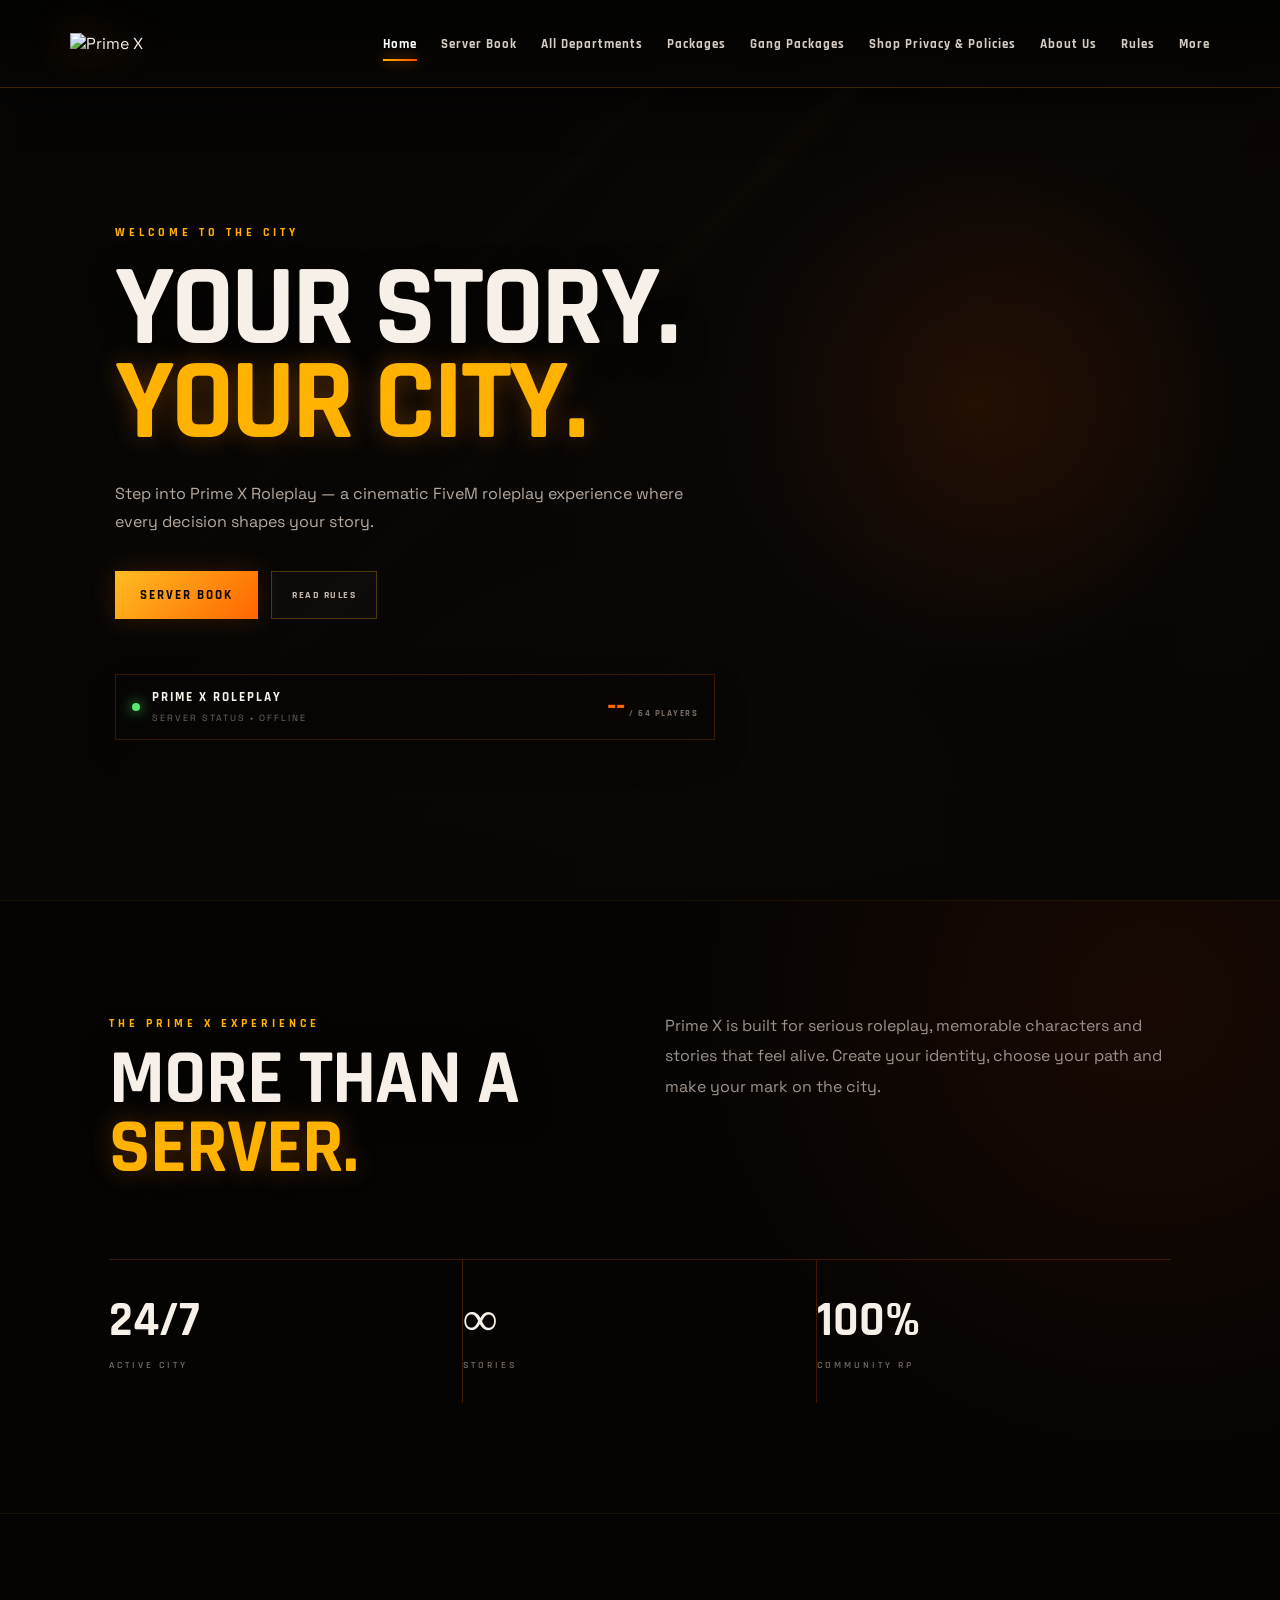
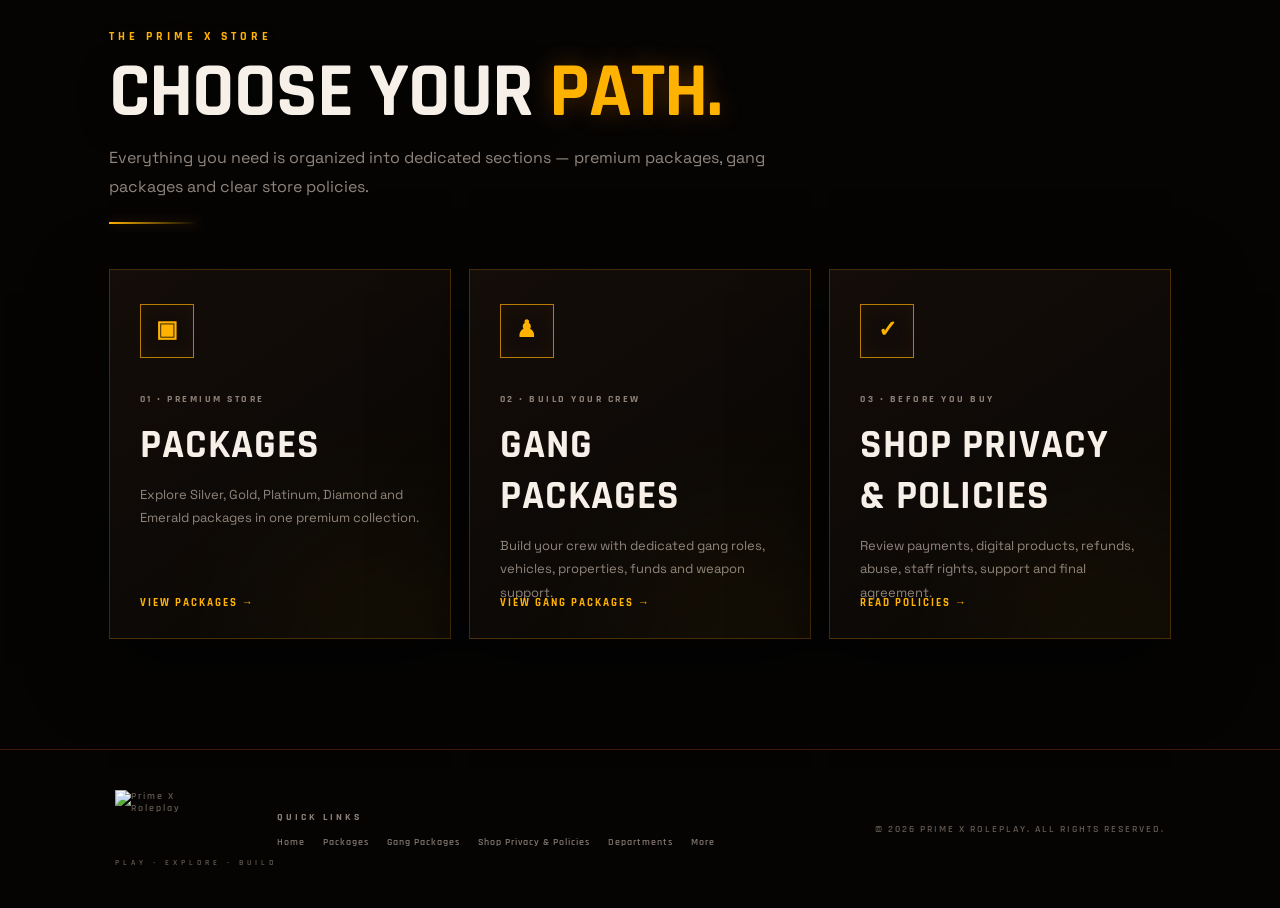
==== commit b4f42b55: "Add files via upload" ====
--- a/index.html
+++ b/index.html
@@ -1,7 +1,17 @@
-<!doctype html><html lang="en"><head><meta charset="utf-8"><meta name="viewport" content="width=device-width,initial-scale=1"><meta name="description" content="Prime X Roleplay"><meta name="theme-color" content="#070605"><title>Home | Prime X Roleplay</title><link rel="icon" href="https://r2.fivemanage.com/djUvRIMbtQbyoarlZM4lV/prime-x-logo.png"><link rel="stylesheet" href="style.css"></head><body data-page="home"><div id="loader" class="loader"><div class="loader-ring"></div><div class="loader-inner"><img class="loader-logo" src="https://r2.fivemanage.com/djUvRIMbtQbyoarlZM4lV/prime-x-logo.png" alt="Prime X Roleplay"><div class="loader-title">PRIME X ROLEPLAY</div><div class="loader-sub">ENTERING THE CITY</div><div class="loader-line"><span id="loadBar"></span></div></div></div><header class="nav"><a class="brand" href="index.html"><img src="https://r2.fivemanage.com/djUvRIMbtQbyoarlZM4lV/prime-x-logo.png" alt="Prime X"></a><button class="menu-btn" id="menuBtn" aria-label="Open menu">☰</button><nav id="navLinks"><a data-page="home" href="index.html">Home</a><a data-page="server" href="server-book.html">Server Book</a><a data-page="departments" href="departments.html">All Departments</a><a data-page="packages" href="packages.html">Packages</a><a data-page="gang" href="gang-packages.html">Gang Packages</a><a data-page="memberships" href="memberships.html">Shop Privacy &amp; Policies</a><a data-page="about" href="about.html">About Us</a><a data-page="more" href="more.html">More</a><a class="nav-discord" href="config.html">DASHBOARD</a></nav></header><main><section id="home" class="hero"><div class="hero-content"><span class="eyebrow">WELCOME TO THE CITY</span><h1>YOUR STORY.<br><span>YOUR CITY.</span></h1><p>Step into Prime X Roleplay — a cinematic FiveM roleplay experience where every decision shapes your story.</p><div class="hero-actions"><a class="btn primary" href="server-book.html">SERVER BOOK</a><a class="btn ghost" href="more.html#rules">READ RULES</a></div><div class="server-mini live-server-card" aria-live="polite">
+<!doctype html><html lang="en"><head><meta charset="utf-8"><meta name="viewport" content="width=device-width,initial-scale=1"><meta name="description" content="Prime X Roleplay"><meta name="theme-color" content="#070605"><title>Home | Prime X Roleplay</title><link rel="icon" href="https://r2.fivemanage.com/djUvRIMbtQbyoarlZM4lV/prime-x-logo.png"><link rel="stylesheet" href="style.css"></head><body data-page="home"><div id="loader" class="loader"><div class="loader-ring"></div><div class="loader-inner"><img class="loader-logo" src="https://r2.fivemanage.com/djUvRIMbtQbyoarlZM4lV/prime-x-logo.png" alt="Prime X Roleplay"><div class="loader-title">PRIME X ROLEPLAY</div><div class="loader-sub">ENTERING THE CITY</div><div class="loader-line"><span id="loadBar"></span></div></div></div><header class="nav"><a class="brand" href="./"><img src="https://r2.fivemanage.com/djUvRIMbtQbyoarlZM4lV/prime-x-logo.png" alt="Prime X"></a><button class="menu-btn" id="menuBtn" aria-label="Open menu">☰</button><nav id="navLinks">
+<a data-page="home" href="./">Home</a>
+<a data-page="server" href="server-book/">Server Book</a>
+<a data-page="departments" href="departments/">All Departments</a>
+<a data-page="packages" href="packages/">Packages</a>
+<a data-page="gang" href="gang-packages/">Gang Packages</a>
+<a data-page="memberships" href="memberships/">Shop Privacy &amp; Policies</a>
+<a data-page="about" href="about/">About Us</a>
+<a data-page="rules" href="rules/">Rules</a>
+<a data-page="more" href="more/">More</a>
+</nav></header><main><section id="home" class="hero"><div class="hero-content"><span class="eyebrow">WELCOME TO THE CITY</span><h1>YOUR STORY.<br><span>YOUR CITY.</span></h1><p>Step into Prime X Roleplay — a cinematic FiveM roleplay experience where every decision shapes your story.</p><div class="hero-actions"><a class="btn primary" href="server-book/">SERVER BOOK</a><a class="btn ghost" href="rules/">READ RULES</a></div><div class="server-mini live-server-card" aria-live="polite">
 <span class="dot" id="serverDot"></span>
 <div class="live-server-copy"><b>PRIME X ROLEPLAY</b><small>SERVER STATUS • <span id="serverStatus">CHECKING</span></small></div>
 <div class="live-player-count"><strong id="livePlayers">--</strong><span>/ <span id="maxPlayers">--</span> PLAYERS</span></div>
 </div></div></section>
 <section class="section about"><div><span class="eyebrow">THE PRIME X EXPERIENCE</span><h2>MORE THAN A <span>SERVER.</span></h2></div><p>Prime X is built for serious roleplay, memorable characters and stories that feel alive. Create your identity, choose your path and make your mark on the city.</p><div class="stats"><div><strong>24/7</strong><span>ACTIVE CITY</span></div><div><strong>∞</strong><span>STORIES</span></div><div><strong>100%</strong><span>COMMUNITY RP</span></div></div></section>
-<section class="section showcase"><div class="section-head"><span class="eyebrow">THE PRIME X STORE</span><h2>CHOOSE YOUR <span>PATH.</span></h2><p class="showcase-intro">Everything you need is organized into dedicated sections — premium packages, gang packages and clear store policies.</p></div><div class="feature-grid"><a class="feature-card" href="packages.html"><div class="feature-icon">▣</div><span class="feature-kicker">01 • PREMIUM STORE</span><h3>PACKAGES</h3><p>Explore Silver, Gold, Platinum, Diamond and Emerald packages in one premium collection.</p><span class="feature-link">VIEW PACKAGES →</span></a><a class="feature-card" href="gang-packages.html"><div class="feature-icon">♟</div><span class="feature-kicker">02 • BUILD YOUR CREW</span><h3>GANG PACKAGES</h3><p>Build your crew with dedicated gang roles, vehicles, properties, funds and weapon support.</p><span class="feature-link">VIEW GANG PACKAGES →</span></a><a class="feature-card" href="memberships.html"><div class="feature-icon">✓</div><span class="feature-kicker">03 • BEFORE YOU BUY</span><h3>SHOP PRIVACY &amp; POLICIES</h3><p>Review payments, digital products, refunds, abuse, staff rights, support and final agreement.</p><span class="feature-link">READ POLICIES →</span></a></div></section></main><a class="scroll-top" id="scrollTop" href="#" aria-label="Scroll to top">↑</a><footer><div class="footer-brand"><img src="https://r2.fivemanage.com/djUvRIMbtQbyoarlZM4lV/prime-x-logo.png" alt="Prime X Roleplay"><span>PLAY • EXPLORE • BUILD</span></div><div class="footer-links"><b>QUICK LINKS</b><div><a href="index.html">Home</a><a href="packages.html">Packages</a><a href="gang-packages.html">Gang Packages</a><a href="memberships.html">Shop Privacy &amp; Policies</a><a href="departments.html">Departments</a><a href="more.html">More</a></div></div><div class="footer-copy">© <span id="year"></span> PRIME X ROLEPLAY. ALL RIGHTS RESERVED.</div></footer><script src="config.js"></script><script src="script.js"></script></body></html>+<section class="section showcase"><div class="section-head"><span class="eyebrow">THE PRIME X STORE</span><h2>CHOOSE YOUR <span>PATH.</span></h2><p class="showcase-intro">Everything you need is organized into dedicated sections — premium packages, gang packages and clear store policies.</p></div><div class="feature-grid"><a class="feature-card" href="packages/"><div class="feature-icon">▣</div><span class="feature-kicker">01 • PREMIUM STORE</span><h3>PACKAGES</h3><p>Explore Silver, Gold, Platinum, Diamond and Emerald packages in one premium collection.</p><span class="feature-link">VIEW PACKAGES →</span></a><a class="feature-card" href="gang-packages/"><div class="feature-icon">♟</div><span class="feature-kicker">02 • BUILD YOUR CREW</span><h3>GANG PACKAGES</h3><p>Build your crew with dedicated gang roles, vehicles, properties, funds and weapon support.</p><span class="feature-link">VIEW GANG PACKAGES →</span></a><a class="feature-card" href="memberships/"><div class="feature-icon">✓</div><span class="feature-kicker">03 • BEFORE YOU BUY</span><h3>SHOP PRIVACY &amp; POLICIES</h3><p>Review payments, digital products, refunds, abuse, staff rights, support and final agreement.</p><span class="feature-link">READ POLICIES →</span></a></div></section></main><a class="scroll-top" id="scrollTop" href="#" aria-label="Scroll to top">↑</a><footer><div class="footer-brand"><img src="https://r2.fivemanage.com/djUvRIMbtQbyoarlZM4lV/prime-x-logo.png" alt="Prime X Roleplay"><span>PLAY • EXPLORE • BUILD</span></div><div class="footer-links"><b>QUICK LINKS</b><div><a href="./">Home</a><a href="packages/">Packages</a><a href="gang-packages/">Gang Packages</a><a href="memberships/">Shop Privacy &amp; Policies</a><a href="departments/">Departments</a><a href="more/">More</a></div></div><div class="footer-copy">© <span id="year"></span> PRIME X ROLEPLAY. ALL RIGHTS RESERVED.</div></footer><script src="config.js"></script><script src="script.js"></script></body></html>
--- a/style.css
+++ b/style.css
@@ -46,3 +46,97 @@
 @media(max-width:520px){.policy-index{grid-template-columns:1fr}.tier-card{padding:25px 22px}.tier-card h3{font-size:38px}.tier-link{left:22px;right:22px}.crew-footer{padding:25px}.crew-footer h3{font-size:27px}.policy-card{grid-template-columns:1fr}.policy-num{width:42px;height:42px}.store-note a{margin-left:0}.modern-price{font-size:29px}}
 
 @media(max-width:640px){.server-mini{min-width:0;width:100%;max-width:430px}.live-player-count strong{font-size:25px}}
+
+/* === PRIME X ULTRA SMOOTH / MOBILE PASS === */
+html{scroll-behavior:smooth;scroll-padding-top:92px}
+body{overflow-x:hidden;-webkit-font-smoothing:antialiased;text-rendering:optimizeLegibility}
+*,*::before,*::after{box-sizing:border-box}
+a,.btn,.card,.feature-card,.info-card,.gang-modern,.policy-card,.rule-card,.nav nav a,.scroll-top,summary{
+  transition:transform .38s cubic-bezier(.22,1,.36,1),border-color .38s ease,box-shadow .38s ease,
+  background-color .38s ease,color .28s ease,opacity .38s ease;
+}
+@media (prefers-reduced-motion:reduce){
+  html{scroll-behavior:auto}
+  *,*::before,*::after{animation-duration:.001ms!important;animation-iteration-count:1!important;transition-duration:.001ms!important}
+}
+
+/* Clean mobile navigation */
+@media(max-width:850px){
+  .nav{padding:0 18px;height:72px}
+  .brand img{width:72px;height:72px}
+  .menu-btn{display:grid;place-items:center;width:46px;height:46px;border:1px solid rgba(255,101,0,.18);border-radius:8px;background:rgba(255,255,255,.025);font-size:24px;line-height:1}
+  .nav nav{top:72px;left:12px;right:12px;padding:18px;border:1px solid rgba(255,101,0,.18);border-radius:0 0 14px 14px;background:rgba(8,6,5,.97);box-shadow:0 25px 60px rgba(0,0,0,.55);gap:5px;max-height:calc(100vh - 90px);overflow:auto}
+  .nav nav a{width:100%;padding:13px 12px;border-radius:7px;font-size:13px}
+  .nav nav a:after{display:none}
+  .nav nav a:hover,.nav nav a.active{background:rgba(255,101,0,.08);color:#fff;transform:translateX(4px)}
+  .hero{min-height:100svh;padding:120px 7% 55px}
+  .page-hero{min-height:58svh;padding:115px 7% 55px}
+  .hero-content,.page-hero-content{width:100%;max-width:760px}
+  .section{padding:78px 7%}
+}
+@media(max-width:520px){
+  h1{font-size:clamp(48px,15vw,68px);letter-spacing:-2px}
+  h2{font-size:clamp(40px,12vw,58px)}
+  .hero p,.page-hero p{font-size:14px;line-height:1.7}
+  .hero-actions{width:100%;gap:10px}
+  .hero-actions .btn{width:100%}
+  .section{padding:65px 18px}
+  .page-hero{padding-left:18px;padding-right:18px}
+  .page-hero h1{font-size:clamp(46px,14vw,64px)}
+  .cards,.content-grid,.feature-grid,.package-grid,.gang-modern-grid,.faq-grid{grid-template-columns:1fr!important}
+  .stats{grid-template-columns:1fr 1fr 1fr}
+  .stats div{padding:20px 5px}
+  .stats strong{font-size:32px}
+  .stats span{font-size:7px;letter-spacing:1.5px}
+  .server-mini{margin-top:32px;padding:12px;width:100%;min-width:0}
+  .live-server-copy{min-width:0}
+  .live-server-copy b{font-size:11px}
+  .live-player-count strong{font-size:25px}
+  footer{padding:35px 18px;gap:22px}
+  .footer-links div{flex-direction:column;gap:8px}
+}
+
+/* === SERVER RULEBOOK === */
+.rules-hero{min-height:62vh}
+.rules-index-wrap{padding:0 9%;position:relative;z-index:3;margin-top:-35px}
+.rules-index{display:grid;grid-template-columns:repeat(7,minmax(0,1fr));border:1px solid rgba(255,153,0,.2);background:rgba(10,7,5,.82);backdrop-filter:blur(18px);box-shadow:0 25px 70px rgba(0,0,0,.45);overflow:hidden}
+.rules-index a,.rules-index .index-title{min-width:0;padding:16px 12px;border-right:1px solid rgba(255,255,255,.055);font:700 10px/1.35 Rajdhani;letter-spacing:1px;color:#8e8279}
+.rules-index a{display:flex;flex-direction:column;gap:7px}
+.rules-index a b{color:var(--orange);font-size:12px}
+.rules-index a:hover{background:linear-gradient(135deg,rgba(255,101,0,.12),rgba(255,179,0,.035));color:#fff;transform:translateY(-2px)}
+.rules-index .index-title{display:none}
+.rules-section{padding-top:100px}
+.rule-section-head{margin-bottom:30px}
+.rule-section-head h2{font-size:clamp(42px,5vw,68px)}
+.rules-grid{display:grid;grid-template-columns:repeat(2,minmax(0,1fr));gap:12px}
+.rule-card{position:relative;display:grid;grid-template-columns:48px 1fr;gap:16px;min-height:126px;padding:22px;border:1px solid rgba(255,153,0,.13);background:linear-gradient(145deg,rgba(20,13,9,.92),rgba(7,6,5,.96));box-shadow:0 18px 50px rgba(0,0,0,.22);overflow:hidden}
+.rule-card:before{content:"";position:absolute;inset:0;background:linear-gradient(105deg,rgba(255,101,0,.08),transparent 42%);opacity:0;transform:translateX(-15%);transition:opacity .4s ease,transform .5s cubic-bezier(.22,1,.36,1);pointer-events:none}
+.rule-card:hover{transform:translateY(-5px);border-color:rgba(255,153,0,.45);box-shadow:0 22px 55px rgba(0,0,0,.42),0 0 30px rgba(255,101,0,.06)}
+.rule-card:hover:before{opacity:1;transform:translateX(0)}
+.rule-number{position:relative;z-index:1;width:42px;height:42px;display:grid;place-items:center;border:1px solid rgba(255,173,0,.25);color:var(--gold);font:800 12px Rajdhani}
+.rule-copy{position:relative;z-index:1}
+.rule-copy h3{font-size:21px;letter-spacing:.5px;margin:0 0 7px;color:#eee}
+.rule-copy p{margin:0;color:#938880;font-size:12px;line-height:1.75}
+@media(max-width:1100px){
+  .rules-index{grid-template-columns:repeat(4,1fr)}
+  .rules-index a:nth-child(4n){border-right:0}
+  .rules-grid{grid-template-columns:1fr}
+}
+@media(max-width:760px){
+  .rules-index-wrap{padding:0 18px;margin-top:-25px}
+  .rules-index{grid-template-columns:1fr 1fr}
+  .rules-index a{padding:13px 11px}
+  .rules-index a:nth-child(4n){border-right:1px solid rgba(255,255,255,.055)}
+  .rules-index a:nth-child(2n){border-right:0}
+  .rules-section{padding-top:70px}
+  .rule-card{grid-template-columns:40px 1fr;padding:18px;min-height:0}
+  .rule-number{width:36px;height:36px}
+  .rule-copy h3{font-size:18px}
+  .rule-copy p{font-size:11px;line-height:1.7}
+}
+@media(max-width:480px){
+  .rules-index{grid-template-columns:1fr}
+  .rules-index a,.rules-index a:nth-child(2n){border-right:0}
+  .rules-grid{gap:10px}
+  .rule-card{grid-template-columns:1fr;gap:11px}
+}
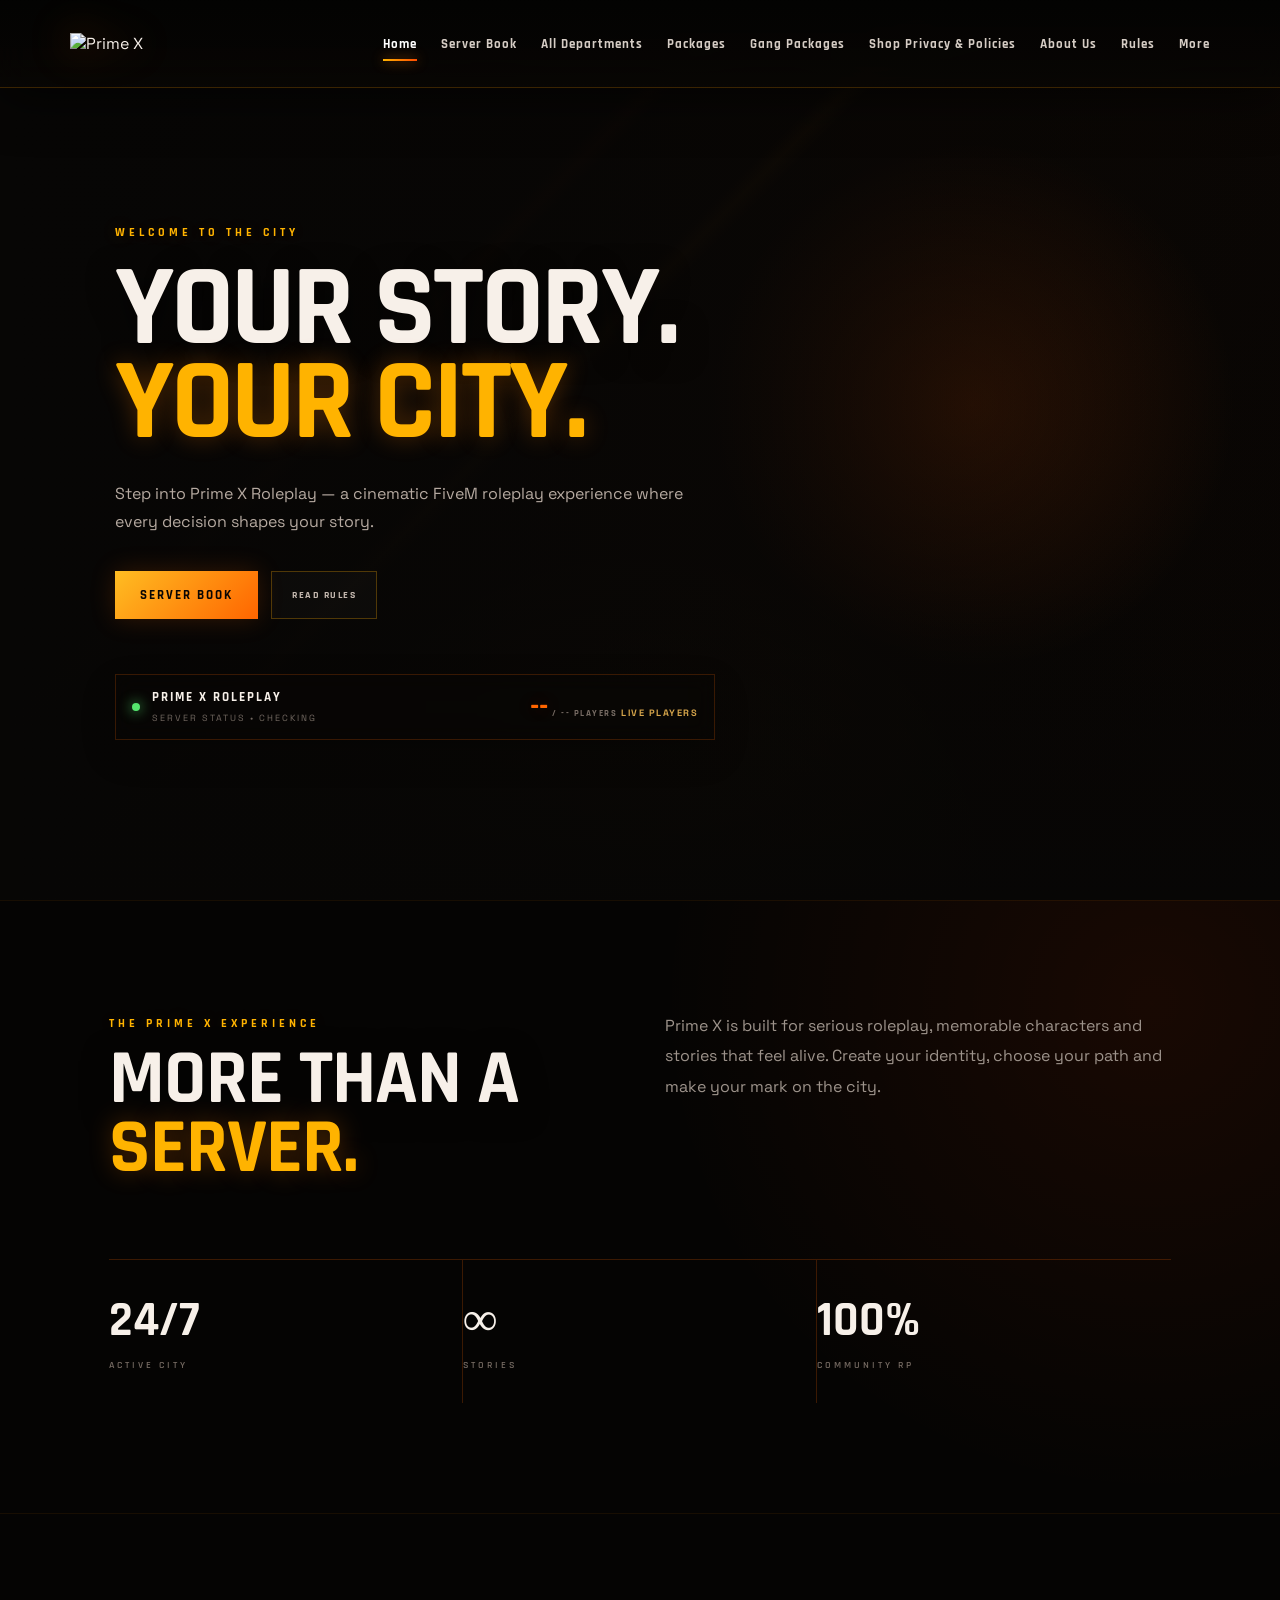
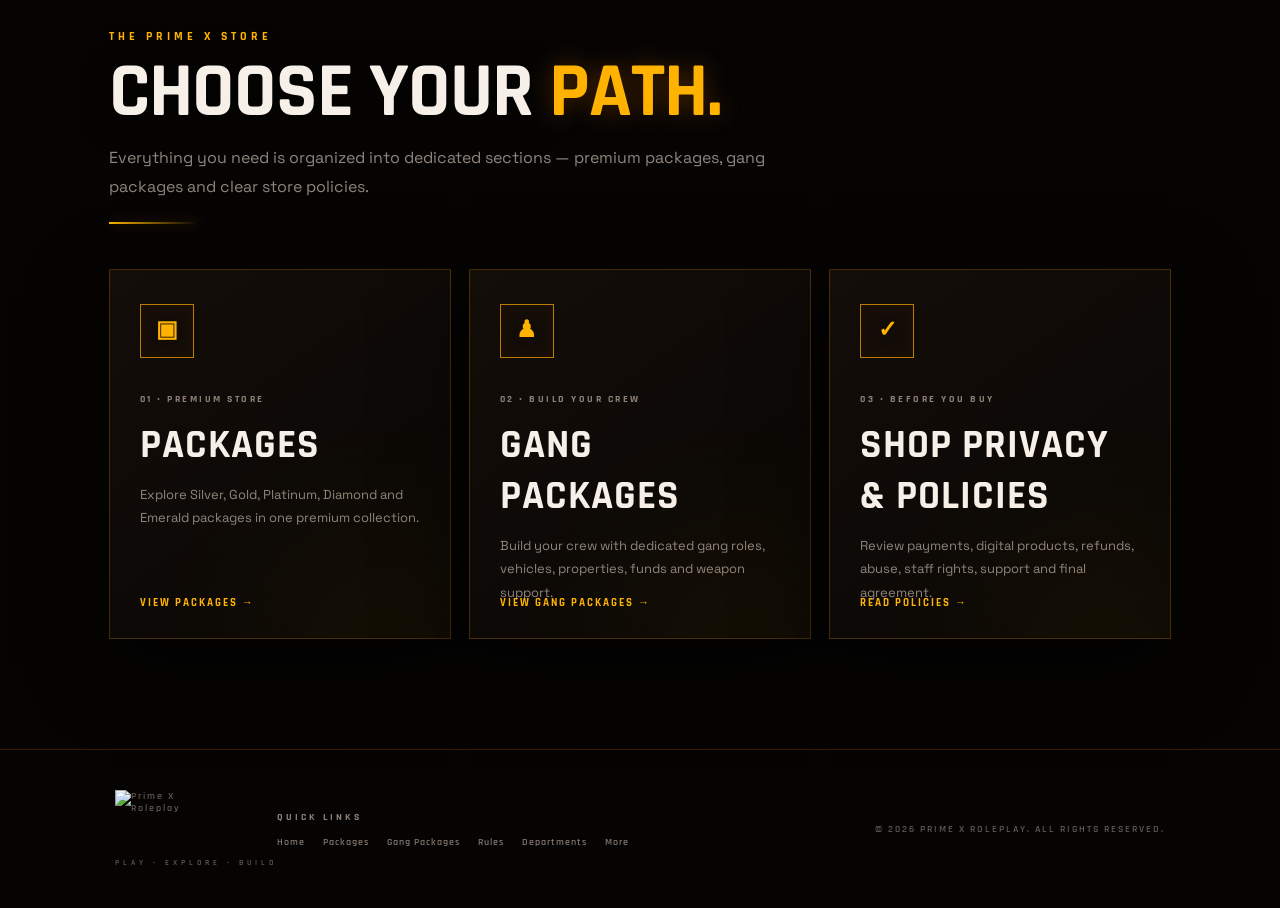
==== commit 2b99e3d1: "Add files via upload" ====
--- a/index.html
+++ b/index.html
@@ -1,17 +1,7 @@
-<!doctype html><html lang="en"><head><meta charset="utf-8"><meta name="viewport" content="width=device-width,initial-scale=1"><meta name="description" content="Prime X Roleplay"><meta name="theme-color" content="#070605"><title>Home | Prime X Roleplay</title><link rel="icon" href="https://r2.fivemanage.com/djUvRIMbtQbyoarlZM4lV/prime-x-logo.png"><link rel="stylesheet" href="style.css"></head><body data-page="home"><div id="loader" class="loader"><div class="loader-ring"></div><div class="loader-inner"><img class="loader-logo" src="https://r2.fivemanage.com/djUvRIMbtQbyoarlZM4lV/prime-x-logo.png" alt="Prime X Roleplay"><div class="loader-title">PRIME X ROLEPLAY</div><div class="loader-sub">ENTERING THE CITY</div><div class="loader-line"><span id="loadBar"></span></div></div></div><header class="nav"><a class="brand" href="./"><img src="https://r2.fivemanage.com/djUvRIMbtQbyoarlZM4lV/prime-x-logo.png" alt="Prime X"></a><button class="menu-btn" id="menuBtn" aria-label="Open menu">☰</button><nav id="navLinks">
-<a data-page="home" href="./">Home</a>
-<a data-page="server" href="server-book/">Server Book</a>
-<a data-page="departments" href="departments/">All Departments</a>
-<a data-page="packages" href="packages/">Packages</a>
-<a data-page="gang" href="gang-packages/">Gang Packages</a>
-<a data-page="memberships" href="memberships/">Shop Privacy &amp; Policies</a>
-<a data-page="about" href="about/">About Us</a>
-<a data-page="rules" href="rules/">Rules</a>
-<a data-page="more" href="more/">More</a>
-</nav></header><main><section id="home" class="hero"><div class="hero-content"><span class="eyebrow">WELCOME TO THE CITY</span><h1>YOUR STORY.<br><span>YOUR CITY.</span></h1><p>Step into Prime X Roleplay — a cinematic FiveM roleplay experience where every decision shapes your story.</p><div class="hero-actions"><a class="btn primary" href="server-book/">SERVER BOOK</a><a class="btn ghost" href="rules/">READ RULES</a></div><div class="server-mini live-server-card" aria-live="polite">
+<!doctype html><html lang="en"><head><meta charset="utf-8"><meta name="viewport" content="width=device-width,initial-scale=1"><meta name="description" content="Prime X Roleplay"><meta name="theme-color" content="#070605"><title>Home | Prime X Roleplay</title><link rel="icon" href="https://r2.fivemanage.com/djUvRIMbtQbyoarlZM4lV/prime-x-logo.png"><link rel="stylesheet" href="style.css"></head><body data-page="home"><div id="loader" class="loader"><div class="loader-ring"></div><div class="loader-inner"><img class="loader-logo" src="https://r2.fivemanage.com/djUvRIMbtQbyoarlZM4lV/prime-x-logo.png" alt="Prime X Roleplay"><div class="loader-title">PRIME X ROLEPLAY</div><div class="loader-sub">ENTERING THE CITY</div><div class="loader-line"><span id="loadBar"></span></div></div></div><header class="nav"><a class="brand" href="index/"><img src="https://r2.fivemanage.com/djUvRIMbtQbyoarlZM4lV/prime-x-logo.png" alt="Prime X"></a><button class="menu-btn" id="menuBtn" aria-label="Open menu">☰</button><nav id="navLinks"><a data-page="home" href="index/">Home</a><a data-page="server" href="server-book/">Server Book</a><a data-page="departments" href="departments/">All Departments</a><a data-page="packages" href="packages/">Packages</a><a data-page="gang" href="gang-packages/">Gang Packages</a><a data-page="memberships" href="memberships/">Shop Privacy & Policies</a><a data-page="about" href="about/">About Us</a><a data-page="rules" href="rules/">Rules</a><a data-page="more" href="more/">More</a></nav></header><main><section id="home" class="hero"><div class="hero-content"><span class="eyebrow">WELCOME TO THE CITY</span><h1>YOUR STORY.<br><span>YOUR CITY.</span></h1><p>Step into Prime X Roleplay — a cinematic FiveM roleplay experience where every decision shapes your story.</p><div class="hero-actions"><a class="btn primary" href="server-book/">SERVER BOOK</a><a class="btn ghost" href="rules/">READ RULES</a></div><div class="server-mini live-server-card" aria-live="polite">
 <span class="dot" id="serverDot"></span>
 <div class="live-server-copy"><b>PRIME X ROLEPLAY</b><small>SERVER STATUS • <span id="serverStatus">CHECKING</span></small></div>
-<div class="live-player-count"><strong id="livePlayers">--</strong><span>/ <span id="maxPlayers">--</span> PLAYERS</span></div>
+<div class="live-player-count"><strong id="livePlayers">--</strong><span>/ <span id="maxPlayers">--</span> PLAYERS</span><small class="live-label">LIVE PLAYERS</small></div>
 </div></div></section>
 <section class="section about"><div><span class="eyebrow">THE PRIME X EXPERIENCE</span><h2>MORE THAN A <span>SERVER.</span></h2></div><p>Prime X is built for serious roleplay, memorable characters and stories that feel alive. Create your identity, choose your path and make your mark on the city.</p><div class="stats"><div><strong>24/7</strong><span>ACTIVE CITY</span></div><div><strong>∞</strong><span>STORIES</span></div><div><strong>100%</strong><span>COMMUNITY RP</span></div></div></section>
-<section class="section showcase"><div class="section-head"><span class="eyebrow">THE PRIME X STORE</span><h2>CHOOSE YOUR <span>PATH.</span></h2><p class="showcase-intro">Everything you need is organized into dedicated sections — premium packages, gang packages and clear store policies.</p></div><div class="feature-grid"><a class="feature-card" href="packages/"><div class="feature-icon">▣</div><span class="feature-kicker">01 • PREMIUM STORE</span><h3>PACKAGES</h3><p>Explore Silver, Gold, Platinum, Diamond and Emerald packages in one premium collection.</p><span class="feature-link">VIEW PACKAGES →</span></a><a class="feature-card" href="gang-packages/"><div class="feature-icon">♟</div><span class="feature-kicker">02 • BUILD YOUR CREW</span><h3>GANG PACKAGES</h3><p>Build your crew with dedicated gang roles, vehicles, properties, funds and weapon support.</p><span class="feature-link">VIEW GANG PACKAGES →</span></a><a class="feature-card" href="memberships/"><div class="feature-icon">✓</div><span class="feature-kicker">03 • BEFORE YOU BUY</span><h3>SHOP PRIVACY &amp; POLICIES</h3><p>Review payments, digital products, refunds, abuse, staff rights, support and final agreement.</p><span class="feature-link">READ POLICIES →</span></a></div></section></main><a class="scroll-top" id="scrollTop" href="#" aria-label="Scroll to top">↑</a><footer><div class="footer-brand"><img src="https://r2.fivemanage.com/djUvRIMbtQbyoarlZM4lV/prime-x-logo.png" alt="Prime X Roleplay"><span>PLAY • EXPLORE • BUILD</span></div><div class="footer-links"><b>QUICK LINKS</b><div><a href="./">Home</a><a href="packages/">Packages</a><a href="gang-packages/">Gang Packages</a><a href="memberships/">Shop Privacy &amp; Policies</a><a href="departments/">Departments</a><a href="more/">More</a></div></div><div class="footer-copy">© <span id="year"></span> PRIME X ROLEPLAY. ALL RIGHTS RESERVED.</div></footer><script src="config.js"></script><script src="script.js"></script></body></html>+<section class="section showcase"><div class="section-head"><span class="eyebrow">THE PRIME X STORE</span><h2>CHOOSE YOUR <span>PATH.</span></h2><p class="showcase-intro">Everything you need is organized into dedicated sections — premium packages, gang packages and clear store policies.</p></div><div class="feature-grid"><a class="feature-card" href="packages/"><div class="feature-icon">▣</div><span class="feature-kicker">01 • PREMIUM STORE</span><h3>PACKAGES</h3><p>Explore Silver, Gold, Platinum, Diamond and Emerald packages in one premium collection.</p><span class="feature-link">VIEW PACKAGES →</span></a><a class="feature-card" href="gang-packages/"><div class="feature-icon">♟</div><span class="feature-kicker">02 • BUILD YOUR CREW</span><h3>GANG PACKAGES</h3><p>Build your crew with dedicated gang roles, vehicles, properties, funds and weapon support.</p><span class="feature-link">VIEW GANG PACKAGES →</span></a><a class="feature-card" href="memberships/"><div class="feature-icon">✓</div><span class="feature-kicker">03 • BEFORE YOU BUY</span><h3>SHOP PRIVACY &amp; POLICIES</h3><p>Review payments, digital products, refunds, abuse, staff rights, support and final agreement.</p><span class="feature-link">READ POLICIES →</span></a></div></section></main><a class="scroll-top" id="scrollTop" href="#" aria-label="Scroll to top">↑</a><footer><div class="footer-brand"><img src="https://r2.fivemanage.com/djUvRIMbtQbyoarlZM4lV/prime-x-logo.png" alt="Prime X Roleplay"><span>PLAY • EXPLORE • BUILD</span></div><div class="footer-links"><b>QUICK LINKS</b><div><a href="index/">Home</a><a href="packages/">Packages</a><a href="gang-packages/">Gang Packages</a><a href="rules/">Rules</a><a href="departments/">Departments</a><a href="more/">More</a></div></div><div class="footer-copy">© <span id="year"></span> PRIME X ROLEPLAY. ALL RIGHTS RESERVED.</div></footer><script src="config.js"></script><script src="script.js"></script></body></html>
--- a/style.css
+++ b/style.css
@@ -47,96 +47,35 @@
 
 @media(max-width:640px){.server-mini{min-width:0;width:100%;max-width:430px}.live-player-count strong{font-size:25px}}
 
-/* === PRIME X ULTRA SMOOTH / MOBILE PASS === */
-html{scroll-behavior:smooth;scroll-padding-top:92px}
-body{overflow-x:hidden;-webkit-font-smoothing:antialiased;text-rendering:optimizeLegibility}
-*,*::before,*::after{box-sizing:border-box}
-a,.btn,.card,.feature-card,.info-card,.gang-modern,.policy-card,.rule-card,.nav nav a,.scroll-top,summary{
-  transition:transform .38s cubic-bezier(.22,1,.36,1),border-color .38s ease,box-shadow .38s ease,
-  background-color .38s ease,color .28s ease,opacity .38s ease;
-}
-@media (prefers-reduced-motion:reduce){
-  html{scroll-behavior:auto}
-  *,*::before,*::after{animation-duration:.001ms!important;animation-iteration-count:1!important;transition-duration:.001ms!important}
-}
+/* Live player indicator */
+.live-player-count{position:relative}
+.live-player-count .live-label{display:block;margin-top:4px;font-size:.58rem;letter-spacing:.16em;color:#d6a54b;font-weight:800}
 
-/* Clean mobile navigation */
-@media(max-width:850px){
-  .nav{padding:0 18px;height:72px}
-  .brand img{width:72px;height:72px}
-  .menu-btn{display:grid;place-items:center;width:46px;height:46px;border:1px solid rgba(255,101,0,.18);border-radius:8px;background:rgba(255,255,255,.025);font-size:24px;line-height:1}
-  .nav nav{top:72px;left:12px;right:12px;padding:18px;border:1px solid rgba(255,101,0,.18);border-radius:0 0 14px 14px;background:rgba(8,6,5,.97);box-shadow:0 25px 60px rgba(0,0,0,.55);gap:5px;max-height:calc(100vh - 90px);overflow:auto}
-  .nav nav a{width:100%;padding:13px 12px;border-radius:7px;font-size:13px}
-  .nav nav a:after{display:none}
-  .nav nav a:hover,.nav nav a.active{background:rgba(255,101,0,.08);color:#fff;transform:translateX(4px)}
-  .hero{min-height:100svh;padding:120px 7% 55px}
-  .page-hero{min-height:58svh;padding:115px 7% 55px}
-  .hero-content,.page-hero-content{width:100%;max-width:760px}
-  .section{padding:78px 7%}
+/* Prime X Rules — premium cards */
+.rules-hero{min-height:72vh;background:radial-gradient(circle at 72% 40%,rgba(255,73,0,.18),transparent 32%)}
+.rules-quick{display:flex;flex-wrap:wrap;gap:9px;margin-top:30px}
+.rules-quick a{padding:10px 13px;border:1px solid rgba(255,101,0,.18);background:rgba(255,255,255,.02);color:#b8aaa0;font:700 10px Rajdhani;letter-spacing:1px;transition:transform .35s cubic-bezier(.22,1,.36,1),border-color .35s,background .35s,color .35s}
+.rules-quick a:hover{transform:translateY(-3px);border-color:rgba(255,101,0,.55);background:rgba(255,101,0,.07);color:#fff}
+.rules-section{padding:45px 0 35px;scroll-margin-top:85px}
+.rules-heading{position:relative;margin-bottom:24px;padding:0 0 17px}
+.rules-heading h2{font-size:clamp(32px,4vw,55px);letter-spacing:1px;margin-top:7px}
+.rules-line{position:absolute;left:0;bottom:0;width:110px;height:2px;background:linear-gradient(90deg,var(--orange),transparent);box-shadow:0 0 16px rgba(255,101,0,.35)}
+.rules-grid{display:grid;grid-template-columns:repeat(2,minmax(0,1fr));gap:12px}
+.rules-card{position:relative;display:grid;grid-template-columns:48px 1fr;gap:15px;min-height:96px;padding:19px;border:1px solid rgba(255,101,0,.13);background:linear-gradient(145deg,rgba(18,12,8,.88),rgba(7,6,5,.97));overflow:hidden;transition:transform .45s cubic-bezier(.22,1,.36,1),border-color .35s,box-shadow .45s,background .35s}
+.rules-card:before{content:"";position:absolute;inset:0;background:radial-gradient(circle at 0 0,rgba(255,101,0,.12),transparent 42%);opacity:0;transition:opacity .4s}
+.rules-card:hover{transform:translateY(-5px);border-color:rgba(255,101,0,.42);box-shadow:0 18px 45px rgba(0,0,0,.38),0 0 25px rgba(255,101,0,.06)}
+.rules-card:hover:before{opacity:1}
+.rules-card>*{position:relative;z-index:1}
+.rule-index{width:42px;height:42px;display:grid;place-items:center;border:1px solid rgba(255,101,0,.25);color:var(--orange);font:800 12px Rajdhani;transition:transform .45s cubic-bezier(.22,1,.36,1),background .35s}
+.rules-card:hover .rule-index{transform:rotate(5deg) scale(1.06);background:rgba(255,101,0,.08)}
+.rules-card h3{font-size:18px;letter-spacing:.8px;margin:1px 0 6px}
+.rules-card p{font-size:12px;line-height:1.75;color:#978b82}
+@media(max-width:760px){
+  .rules-grid{grid-template-columns:1fr}.rules-section{padding:32px 0 24px}.rules-card{grid-template-columns:42px 1fr;padding:16px;gap:12px}.rules-card h3{font-size:17px}.rules-card p{font-size:12px}.rules-quick a{font-size:9px}
 }
 @media(max-width:520px){
-  h1{font-size:clamp(48px,15vw,68px);letter-spacing:-2px}
-  h2{font-size:clamp(40px,12vw,58px)}
-  .hero p,.page-hero p{font-size:14px;line-height:1.7}
-  .hero-actions{width:100%;gap:10px}
-  .hero-actions .btn{width:100%}
-  .section{padding:65px 18px}
-  .page-hero{padding-left:18px;padding-right:18px}
-  .page-hero h1{font-size:clamp(46px,14vw,64px)}
-  .cards,.content-grid,.feature-grid,.package-grid,.gang-modern-grid,.faq-grid{grid-template-columns:1fr!important}
-  .stats{grid-template-columns:1fr 1fr 1fr}
-  .stats div{padding:20px 5px}
-  .stats strong{font-size:32px}
-  .stats span{font-size:7px;letter-spacing:1.5px}
-  .server-mini{margin-top:32px;padding:12px;width:100%;min-width:0}
-  .live-server-copy{min-width:0}
-  .live-server-copy b{font-size:11px}
-  .live-player-count strong{font-size:25px}
-  footer{padding:35px 18px;gap:22px}
-  .footer-links div{flex-direction:column;gap:8px}
+  .rules-card{grid-template-columns:1fr}.rule-index{width:38px;height:38px}.rules-heading h2{font-size:34px}.rules-hero{min-height:65vh}
 }
-
-/* === SERVER RULEBOOK === */
-.rules-hero{min-height:62vh}
-.rules-index-wrap{padding:0 9%;position:relative;z-index:3;margin-top:-35px}
-.rules-index{display:grid;grid-template-columns:repeat(7,minmax(0,1fr));border:1px solid rgba(255,153,0,.2);background:rgba(10,7,5,.82);backdrop-filter:blur(18px);box-shadow:0 25px 70px rgba(0,0,0,.45);overflow:hidden}
-.rules-index a,.rules-index .index-title{min-width:0;padding:16px 12px;border-right:1px solid rgba(255,255,255,.055);font:700 10px/1.35 Rajdhani;letter-spacing:1px;color:#8e8279}
-.rules-index a{display:flex;flex-direction:column;gap:7px}
-.rules-index a b{color:var(--orange);font-size:12px}
-.rules-index a:hover{background:linear-gradient(135deg,rgba(255,101,0,.12),rgba(255,179,0,.035));color:#fff;transform:translateY(-2px)}
-.rules-index .index-title{display:none}
-.rules-section{padding-top:100px}
-.rule-section-head{margin-bottom:30px}
-.rule-section-head h2{font-size:clamp(42px,5vw,68px)}
-.rules-grid{display:grid;grid-template-columns:repeat(2,minmax(0,1fr));gap:12px}
-.rule-card{position:relative;display:grid;grid-template-columns:48px 1fr;gap:16px;min-height:126px;padding:22px;border:1px solid rgba(255,153,0,.13);background:linear-gradient(145deg,rgba(20,13,9,.92),rgba(7,6,5,.96));box-shadow:0 18px 50px rgba(0,0,0,.22);overflow:hidden}
-.rule-card:before{content:"";position:absolute;inset:0;background:linear-gradient(105deg,rgba(255,101,0,.08),transparent 42%);opacity:0;transform:translateX(-15%);transition:opacity .4s ease,transform .5s cubic-bezier(.22,1,.36,1);pointer-events:none}
-.rule-card:hover{transform:translateY(-5px);border-color:rgba(255,153,0,.45);box-shadow:0 22px 55px rgba(0,0,0,.42),0 0 30px rgba(255,101,0,.06)}
-.rule-card:hover:before{opacity:1;transform:translateX(0)}
-.rule-number{position:relative;z-index:1;width:42px;height:42px;display:grid;place-items:center;border:1px solid rgba(255,173,0,.25);color:var(--gold);font:800 12px Rajdhani}
-.rule-copy{position:relative;z-index:1}
-.rule-copy h3{font-size:21px;letter-spacing:.5px;margin:0 0 7px;color:#eee}
-.rule-copy p{margin:0;color:#938880;font-size:12px;line-height:1.75}
-@media(max-width:1100px){
-  .rules-index{grid-template-columns:repeat(4,1fr)}
-  .rules-index a:nth-child(4n){border-right:0}
-  .rules-grid{grid-template-columns:1fr}
+@media(prefers-reduced-motion:reduce){
+  *,*:before,*:after{scroll-behavior:auto!important;animation-duration:.01ms!important;animation-iteration-count:1!important;transition-duration:.01ms!important}
 }
-@media(max-width:760px){
-  .rules-index-wrap{padding:0 18px;margin-top:-25px}
-  .rules-index{grid-template-columns:1fr 1fr}
-  .rules-index a{padding:13px 11px}
-  .rules-index a:nth-child(4n){border-right:1px solid rgba(255,255,255,.055)}
-  .rules-index a:nth-child(2n){border-right:0}
-  .rules-section{padding-top:70px}
-  .rule-card{grid-template-columns:40px 1fr;padding:18px;min-height:0}
-  .rule-number{width:36px;height:36px}
-  .rule-copy h3{font-size:18px}
-  .rule-copy p{font-size:11px;line-height:1.7}
-}
-@media(max-width:480px){
-  .rules-index{grid-template-columns:1fr}
-  .rules-index a,.rules-index a:nth-child(2n){border-right:0}
-  .rules-grid{gap:10px}
-  .rule-card{grid-template-columns:1fr;gap:11px}
-}
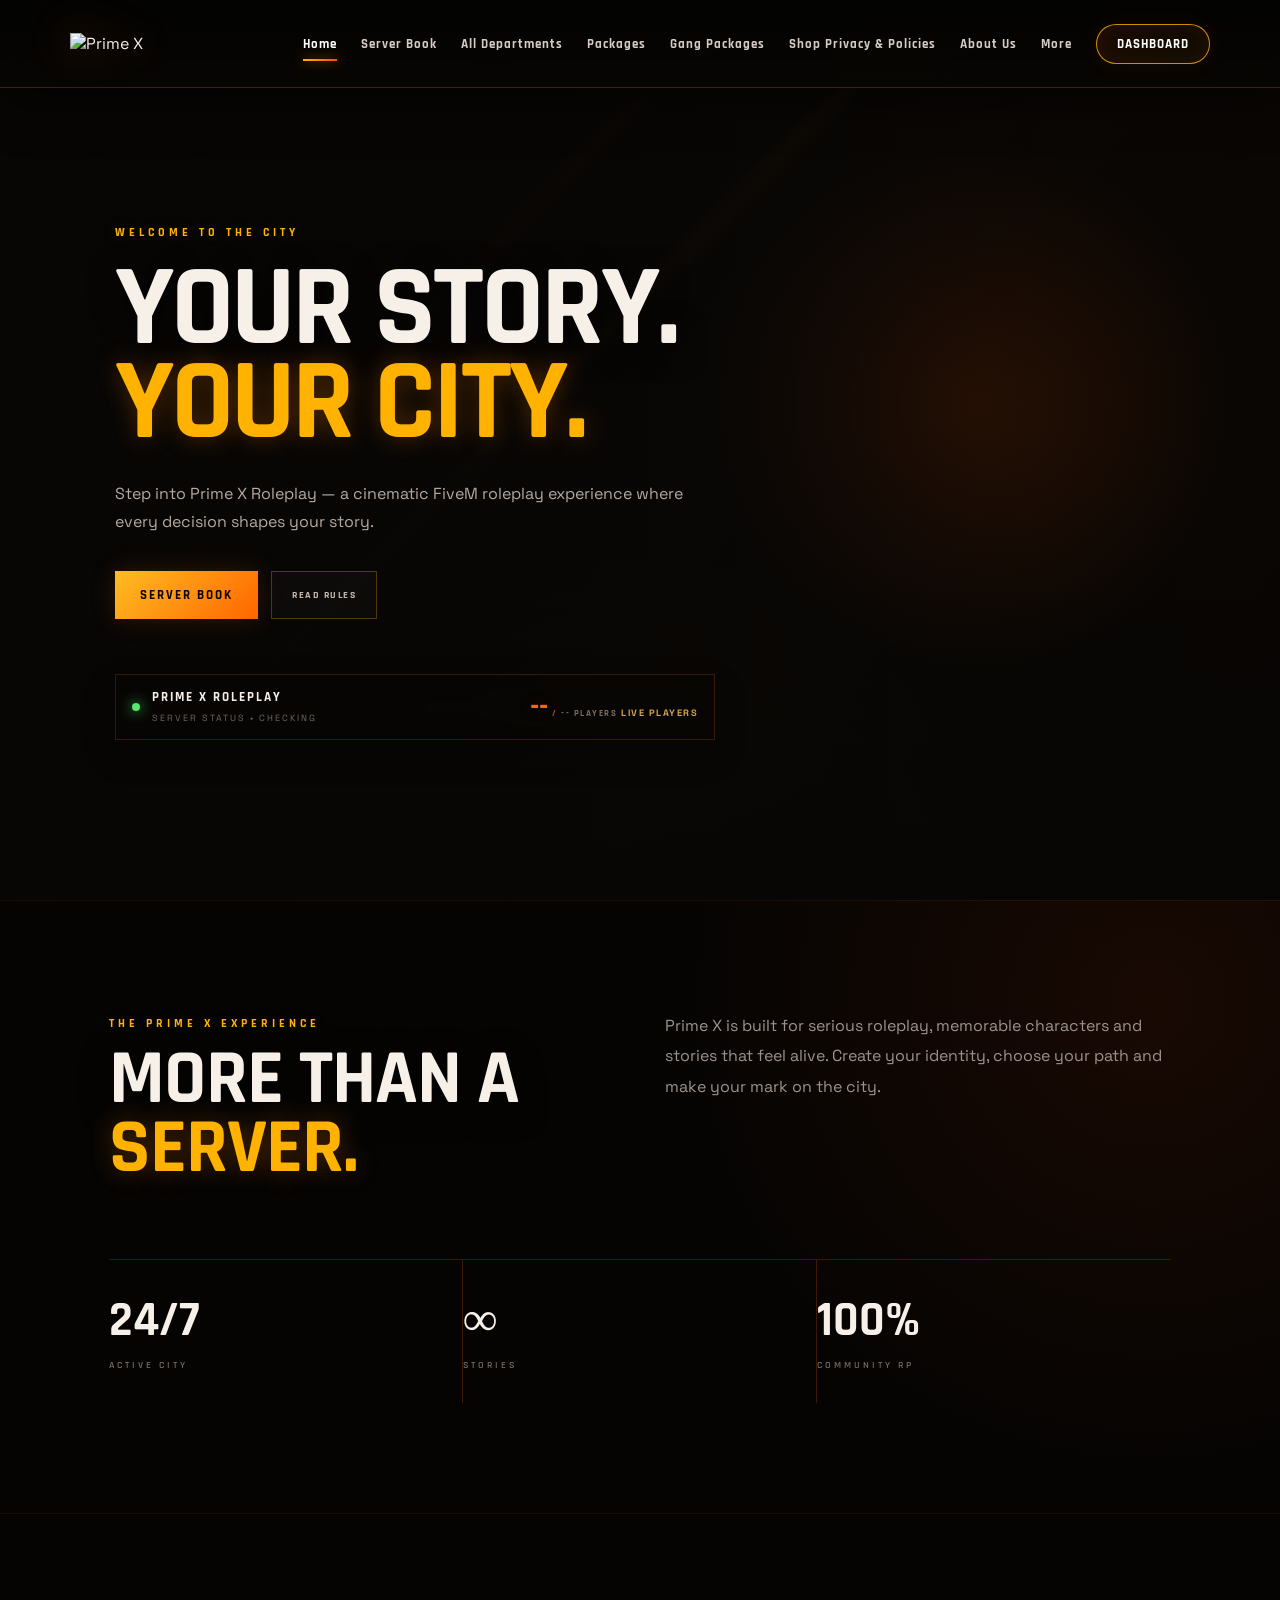
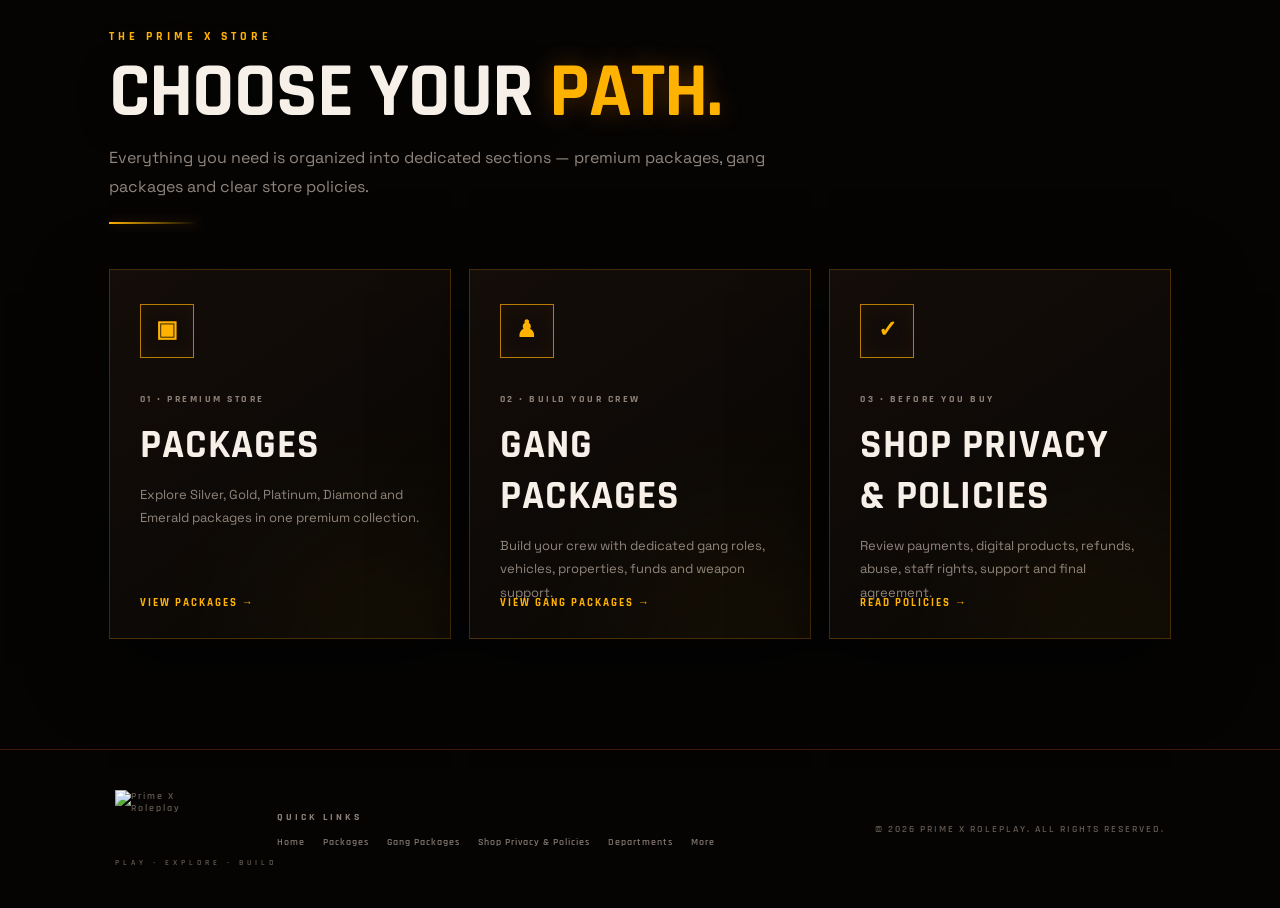
==== commit 3dd6e121: "Add files via upload" ====
--- a/index.html
+++ b/index.html
@@ -1,7 +1,7 @@
-<!doctype html><html lang="en"><head><meta charset="utf-8"><meta name="viewport" content="width=device-width,initial-scale=1"><meta name="description" content="Prime X Roleplay"><meta name="theme-color" content="#070605"><title>Home | Prime X Roleplay</title><link rel="icon" href="https://r2.fivemanage.com/djUvRIMbtQbyoarlZM4lV/prime-x-logo.png"><link rel="stylesheet" href="style.css"></head><body data-page="home"><div id="loader" class="loader"><div class="loader-ring"></div><div class="loader-inner"><img class="loader-logo" src="https://r2.fivemanage.com/djUvRIMbtQbyoarlZM4lV/prime-x-logo.png" alt="Prime X Roleplay"><div class="loader-title">PRIME X ROLEPLAY</div><div class="loader-sub">ENTERING THE CITY</div><div class="loader-line"><span id="loadBar"></span></div></div></div><header class="nav"><a class="brand" href="index/"><img src="https://r2.fivemanage.com/djUvRIMbtQbyoarlZM4lV/prime-x-logo.png" alt="Prime X"></a><button class="menu-btn" id="menuBtn" aria-label="Open menu">☰</button><nav id="navLinks"><a data-page="home" href="index/">Home</a><a data-page="server" href="server-book/">Server Book</a><a data-page="departments" href="departments/">All Departments</a><a data-page="packages" href="packages/">Packages</a><a data-page="gang" href="gang-packages/">Gang Packages</a><a data-page="memberships" href="memberships/">Shop Privacy & Policies</a><a data-page="about" href="about/">About Us</a><a data-page="rules" href="rules/">Rules</a><a data-page="more" href="more/">More</a></nav></header><main><section id="home" class="hero"><div class="hero-content"><span class="eyebrow">WELCOME TO THE CITY</span><h1>YOUR STORY.<br><span>YOUR CITY.</span></h1><p>Step into Prime X Roleplay — a cinematic FiveM roleplay experience where every decision shapes your story.</p><div class="hero-actions"><a class="btn primary" href="server-book/">SERVER BOOK</a><a class="btn ghost" href="rules/">READ RULES</a></div><div class="server-mini live-server-card" aria-live="polite">
+<!doctype html><html lang="en"><head><meta charset="utf-8"><meta name="viewport" content="width=device-width,initial-scale=1"><meta name="description" content="Prime X Roleplay"><meta name="theme-color" content="#070605"><title>Home | Prime X Roleplay</title><link rel="icon" href="https://r2.fivemanage.com/djUvRIMbtQbyoarlZM4lV/prime-x-logo.png"><link rel="stylesheet" href="style.css"></head><body data-page="home"><div id="loader" class="loader"><div class="loader-ring"></div><div class="loader-inner"><img class="loader-logo" src="https://r2.fivemanage.com/djUvRIMbtQbyoarlZM4lV/prime-x-logo.png" alt="Prime X Roleplay"><div class="loader-title">PRIME X ROLEPLAY</div><div class="loader-sub">ENTERING THE CITY</div><div class="loader-line"><span id="loadBar"></span></div></div></div><header class="nav"><a class="brand" href="index.html"><img src="https://r2.fivemanage.com/djUvRIMbtQbyoarlZM4lV/prime-x-logo.png" alt="Prime X"></a><button class="menu-btn" id="menuBtn" aria-label="Open menu">☰</button><nav id="navLinks"><a data-page="home" href="index.html">Home</a><a data-page="server" href="server-book.html">Server Book</a><a data-page="departments" href="departments.html">All Departments</a><a data-page="packages" href="packages.html">Packages</a><a data-page="gang" href="gang-packages.html">Gang Packages</a><a data-page="memberships" href="memberships.html">Shop Privacy &amp; Policies</a><a data-page="about" href="about.html">About Us</a><a data-page="more" href="more.html">More</a><a class="nav-discord" href="config.html">DASHBOARD</a></nav></header><main><section id="home" class="hero"><div class="hero-content"><span class="eyebrow">WELCOME TO THE CITY</span><h1>YOUR STORY.<br><span>YOUR CITY.</span></h1><p>Step into Prime X Roleplay — a cinematic FiveM roleplay experience where every decision shapes your story.</p><div class="hero-actions"><a class="btn primary" href="server-book.html">SERVER BOOK</a><a class="btn ghost" href="more.html#rules">READ RULES</a></div><div class="server-mini live-server-card" aria-live="polite">
 <span class="dot" id="serverDot"></span>
 <div class="live-server-copy"><b>PRIME X ROLEPLAY</b><small>SERVER STATUS • <span id="serverStatus">CHECKING</span></small></div>
 <div class="live-player-count"><strong id="livePlayers">--</strong><span>/ <span id="maxPlayers">--</span> PLAYERS</span><small class="live-label">LIVE PLAYERS</small></div>
 </div></div></section>
 <section class="section about"><div><span class="eyebrow">THE PRIME X EXPERIENCE</span><h2>MORE THAN A <span>SERVER.</span></h2></div><p>Prime X is built for serious roleplay, memorable characters and stories that feel alive. Create your identity, choose your path and make your mark on the city.</p><div class="stats"><div><strong>24/7</strong><span>ACTIVE CITY</span></div><div><strong>∞</strong><span>STORIES</span></div><div><strong>100%</strong><span>COMMUNITY RP</span></div></div></section>
-<section class="section showcase"><div class="section-head"><span class="eyebrow">THE PRIME X STORE</span><h2>CHOOSE YOUR <span>PATH.</span></h2><p class="showcase-intro">Everything you need is organized into dedicated sections — premium packages, gang packages and clear store policies.</p></div><div class="feature-grid"><a class="feature-card" href="packages/"><div class="feature-icon">▣</div><span class="feature-kicker">01 • PREMIUM STORE</span><h3>PACKAGES</h3><p>Explore Silver, Gold, Platinum, Diamond and Emerald packages in one premium collection.</p><span class="feature-link">VIEW PACKAGES →</span></a><a class="feature-card" href="gang-packages/"><div class="feature-icon">♟</div><span class="feature-kicker">02 • BUILD YOUR CREW</span><h3>GANG PACKAGES</h3><p>Build your crew with dedicated gang roles, vehicles, properties, funds and weapon support.</p><span class="feature-link">VIEW GANG PACKAGES →</span></a><a class="feature-card" href="memberships/"><div class="feature-icon">✓</div><span class="feature-kicker">03 • BEFORE YOU BUY</span><h3>SHOP PRIVACY &amp; POLICIES</h3><p>Review payments, digital products, refunds, abuse, staff rights, support and final agreement.</p><span class="feature-link">READ POLICIES →</span></a></div></section></main><a class="scroll-top" id="scrollTop" href="#" aria-label="Scroll to top">↑</a><footer><div class="footer-brand"><img src="https://r2.fivemanage.com/djUvRIMbtQbyoarlZM4lV/prime-x-logo.png" alt="Prime X Roleplay"><span>PLAY • EXPLORE • BUILD</span></div><div class="footer-links"><b>QUICK LINKS</b><div><a href="index/">Home</a><a href="packages/">Packages</a><a href="gang-packages/">Gang Packages</a><a href="rules/">Rules</a><a href="departments/">Departments</a><a href="more/">More</a></div></div><div class="footer-copy">© <span id="year"></span> PRIME X ROLEPLAY. ALL RIGHTS RESERVED.</div></footer><script src="config.js"></script><script src="script.js"></script></body></html>+<section class="section showcase"><div class="section-head"><span class="eyebrow">THE PRIME X STORE</span><h2>CHOOSE YOUR <span>PATH.</span></h2><p class="showcase-intro">Everything you need is organized into dedicated sections — premium packages, gang packages and clear store policies.</p></div><div class="feature-grid"><a class="feature-card" href="packages.html"><div class="feature-icon">▣</div><span class="feature-kicker">01 • PREMIUM STORE</span><h3>PACKAGES</h3><p>Explore Silver, Gold, Platinum, Diamond and Emerald packages in one premium collection.</p><span class="feature-link">VIEW PACKAGES →</span></a><a class="feature-card" href="gang-packages.html"><div class="feature-icon">♟</div><span class="feature-kicker">02 • BUILD YOUR CREW</span><h3>GANG PACKAGES</h3><p>Build your crew with dedicated gang roles, vehicles, properties, funds and weapon support.</p><span class="feature-link">VIEW GANG PACKAGES →</span></a><a class="feature-card" href="memberships.html"><div class="feature-icon">✓</div><span class="feature-kicker">03 • BEFORE YOU BUY</span><h3>SHOP PRIVACY &amp; POLICIES</h3><p>Review payments, digital products, refunds, abuse, staff rights, support and final agreement.</p><span class="feature-link">READ POLICIES →</span></a></div></section></main><a class="scroll-top" id="scrollTop" href="#" aria-label="Scroll to top">↑</a><footer><div class="footer-brand"><img src="https://r2.fivemanage.com/djUvRIMbtQbyoarlZM4lV/prime-x-logo.png" alt="Prime X Roleplay"><span>PLAY • EXPLORE • BUILD</span></div><div class="footer-links"><b>QUICK LINKS</b><div><a href="index.html">Home</a><a href="packages.html">Packages</a><a href="gang-packages.html">Gang Packages</a><a href="memberships.html">Shop Privacy &amp; Policies</a><a href="departments.html">Departments</a><a href="more.html">More</a></div></div><div class="footer-copy">© <span id="year"></span> PRIME X ROLEPLAY. ALL RIGHTS RESERVED.</div></footer><script src="config.js"></script><script src="script.js"></script></body></html>
--- a/style.css
+++ b/style.css
@@ -50,32 +50,3 @@
 /* Live player indicator */
 .live-player-count{position:relative}
 .live-player-count .live-label{display:block;margin-top:4px;font-size:.58rem;letter-spacing:.16em;color:#d6a54b;font-weight:800}
-
-/* Prime X Rules — premium cards */
-.rules-hero{min-height:72vh;background:radial-gradient(circle at 72% 40%,rgba(255,73,0,.18),transparent 32%)}
-.rules-quick{display:flex;flex-wrap:wrap;gap:9px;margin-top:30px}
-.rules-quick a{padding:10px 13px;border:1px solid rgba(255,101,0,.18);background:rgba(255,255,255,.02);color:#b8aaa0;font:700 10px Rajdhani;letter-spacing:1px;transition:transform .35s cubic-bezier(.22,1,.36,1),border-color .35s,background .35s,color .35s}
-.rules-quick a:hover{transform:translateY(-3px);border-color:rgba(255,101,0,.55);background:rgba(255,101,0,.07);color:#fff}
-.rules-section{padding:45px 0 35px;scroll-margin-top:85px}
-.rules-heading{position:relative;margin-bottom:24px;padding:0 0 17px}
-.rules-heading h2{font-size:clamp(32px,4vw,55px);letter-spacing:1px;margin-top:7px}
-.rules-line{position:absolute;left:0;bottom:0;width:110px;height:2px;background:linear-gradient(90deg,var(--orange),transparent);box-shadow:0 0 16px rgba(255,101,0,.35)}
-.rules-grid{display:grid;grid-template-columns:repeat(2,minmax(0,1fr));gap:12px}
-.rules-card{position:relative;display:grid;grid-template-columns:48px 1fr;gap:15px;min-height:96px;padding:19px;border:1px solid rgba(255,101,0,.13);background:linear-gradient(145deg,rgba(18,12,8,.88),rgba(7,6,5,.97));overflow:hidden;transition:transform .45s cubic-bezier(.22,1,.36,1),border-color .35s,box-shadow .45s,background .35s}
-.rules-card:before{content:"";position:absolute;inset:0;background:radial-gradient(circle at 0 0,rgba(255,101,0,.12),transparent 42%);opacity:0;transition:opacity .4s}
-.rules-card:hover{transform:translateY(-5px);border-color:rgba(255,101,0,.42);box-shadow:0 18px 45px rgba(0,0,0,.38),0 0 25px rgba(255,101,0,.06)}
-.rules-card:hover:before{opacity:1}
-.rules-card>*{position:relative;z-index:1}
-.rule-index{width:42px;height:42px;display:grid;place-items:center;border:1px solid rgba(255,101,0,.25);color:var(--orange);font:800 12px Rajdhani;transition:transform .45s cubic-bezier(.22,1,.36,1),background .35s}
-.rules-card:hover .rule-index{transform:rotate(5deg) scale(1.06);background:rgba(255,101,0,.08)}
-.rules-card h3{font-size:18px;letter-spacing:.8px;margin:1px 0 6px}
-.rules-card p{font-size:12px;line-height:1.75;color:#978b82}
-@media(max-width:760px){
-  .rules-grid{grid-template-columns:1fr}.rules-section{padding:32px 0 24px}.rules-card{grid-template-columns:42px 1fr;padding:16px;gap:12px}.rules-card h3{font-size:17px}.rules-card p{font-size:12px}.rules-quick a{font-size:9px}
-}
-@media(max-width:520px){
-  .rules-card{grid-template-columns:1fr}.rule-index{width:38px;height:38px}.rules-heading h2{font-size:34px}.rules-hero{min-height:65vh}
-}
-@media(prefers-reduced-motion:reduce){
-  *,*:before,*:after{scroll-behavior:auto!important;animation-duration:.01ms!important;animation-iteration-count:1!important;transition-duration:.01ms!important}
-}
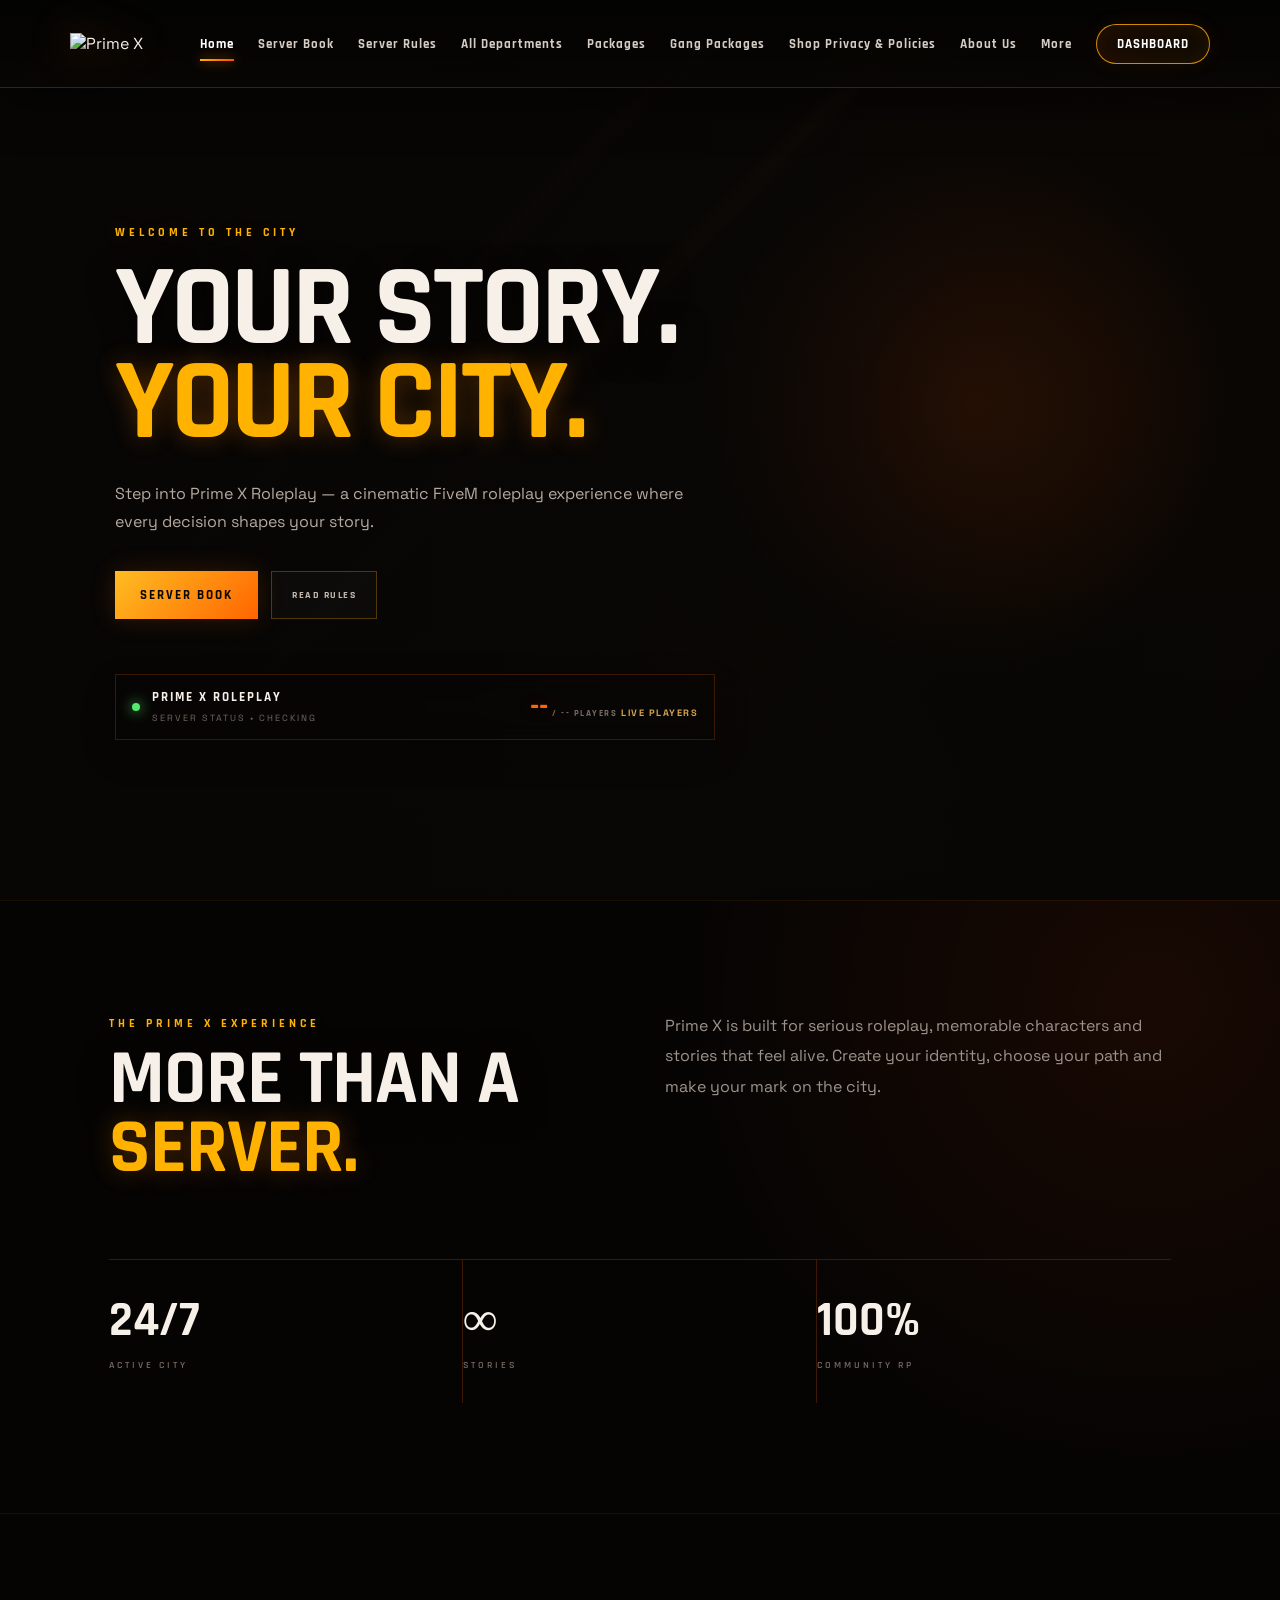
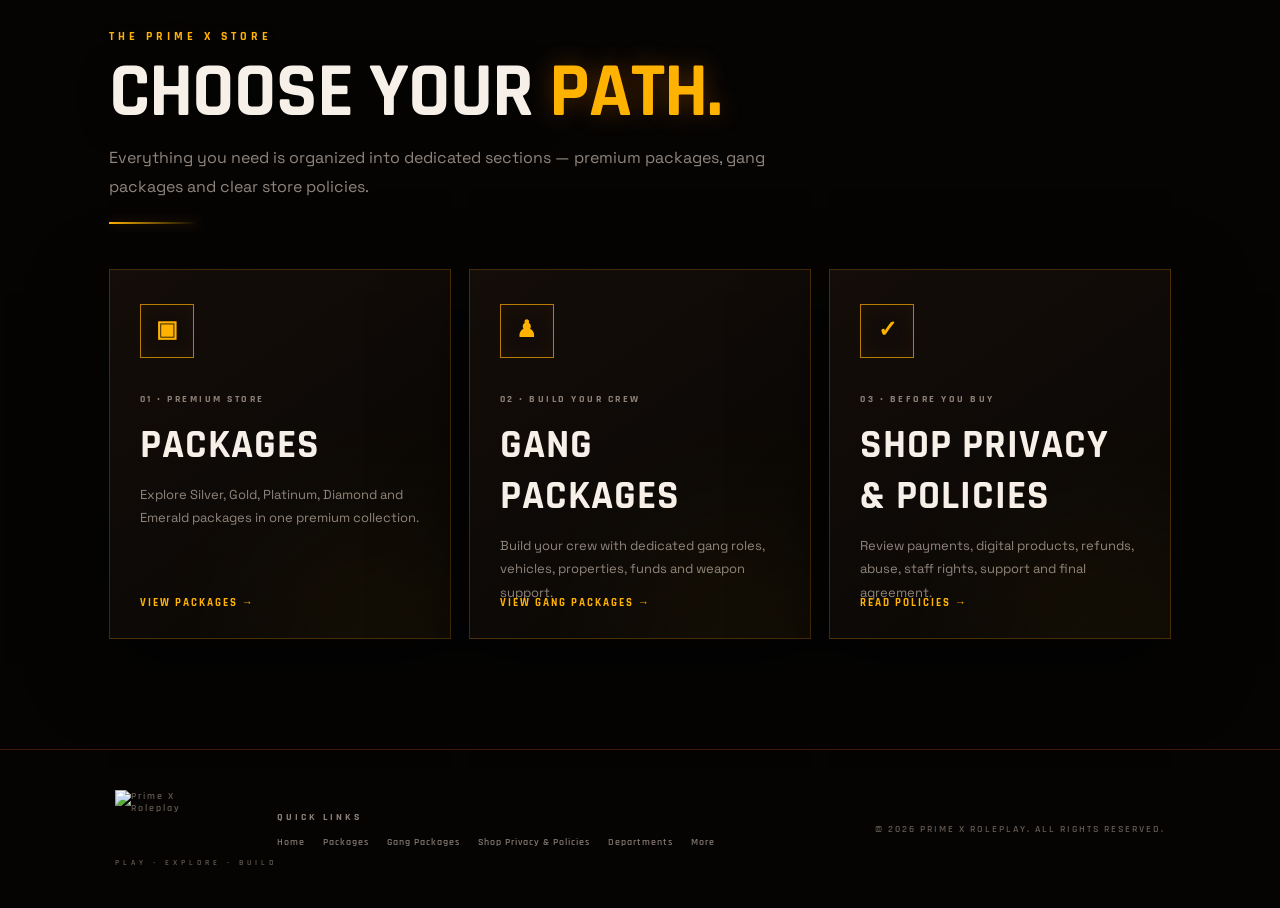
==== commit 9bdd7671: "Add files via upload" ====
--- a/index.html
+++ b/index.html
@@ -1,7 +1,7 @@
-<!doctype html><html lang="en"><head><meta charset="utf-8"><meta name="viewport" content="width=device-width,initial-scale=1"><meta name="description" content="Prime X Roleplay"><meta name="theme-color" content="#070605"><title>Home | Prime X Roleplay</title><link rel="icon" href="https://r2.fivemanage.com/djUvRIMbtQbyoarlZM4lV/prime-x-logo.png"><link rel="stylesheet" href="style.css"></head><body data-page="home"><div id="loader" class="loader"><div class="loader-ring"></div><div class="loader-inner"><img class="loader-logo" src="https://r2.fivemanage.com/djUvRIMbtQbyoarlZM4lV/prime-x-logo.png" alt="Prime X Roleplay"><div class="loader-title">PRIME X ROLEPLAY</div><div class="loader-sub">ENTERING THE CITY</div><div class="loader-line"><span id="loadBar"></span></div></div></div><header class="nav"><a class="brand" href="index.html"><img src="https://r2.fivemanage.com/djUvRIMbtQbyoarlZM4lV/prime-x-logo.png" alt="Prime X"></a><button class="menu-btn" id="menuBtn" aria-label="Open menu">☰</button><nav id="navLinks"><a data-page="home" href="index.html">Home</a><a data-page="server" href="server-book.html">Server Book</a><a data-page="departments" href="departments.html">All Departments</a><a data-page="packages" href="packages.html">Packages</a><a data-page="gang" href="gang-packages.html">Gang Packages</a><a data-page="memberships" href="memberships.html">Shop Privacy &amp; Policies</a><a data-page="about" href="about.html">About Us</a><a data-page="more" href="more.html">More</a><a class="nav-discord" href="config.html">DASHBOARD</a></nav></header><main><section id="home" class="hero"><div class="hero-content"><span class="eyebrow">WELCOME TO THE CITY</span><h1>YOUR STORY.<br><span>YOUR CITY.</span></h1><p>Step into Prime X Roleplay — a cinematic FiveM roleplay experience where every decision shapes your story.</p><div class="hero-actions"><a class="btn primary" href="server-book.html">SERVER BOOK</a><a class="btn ghost" href="more.html#rules">READ RULES</a></div><div class="server-mini live-server-card" aria-live="polite">
+<!doctype html><html lang="en"><head><meta charset="utf-8"><meta name="viewport" content="width=device-width,initial-scale=1"><meta name="description" content="Prime X Roleplay"><meta name="theme-color" content="#070605"><title>Home | Prime X Roleplay</title><link rel="icon" href="https://r2.fivemanage.com/djUvRIMbtQbyoarlZM4lV/prime-x-logo.png"><link rel="stylesheet" href="style.css"></head><body data-page="home"><div id="loader" class="loader"><div class="loader-ring"></div><div class="loader-inner"><img class="loader-logo" src="https://r2.fivemanage.com/djUvRIMbtQbyoarlZM4lV/prime-x-logo.png" alt="Prime X Roleplay"><div class="loader-title">PRIME X ROLEPLAY</div><div class="loader-sub">ENTERING THE CITY</div><div class="loader-line"><span id="loadBar"></span></div></div></div><header class="nav"><a class="brand" href="index.html"><img src="https://r2.fivemanage.com/djUvRIMbtQbyoarlZM4lV/prime-x-logo.png" alt="Prime X"></a><button class="menu-btn" id="menuBtn" aria-label="Open menu">☰</button><nav id="navLinks"><a data-page="home" href="index.html">Home</a><a data-page="server" href="server-book.html">Server Book</a><a data-page="rules" href="rules.html">Server Rules</a><a data-page="departments" href="departments.html">All Departments</a><a data-page="packages" href="packages.html">Packages</a><a data-page="gang" href="gang-packages.html">Gang Packages</a><a data-page="memberships" href="shop-privacy-policies.html">Shop Privacy &amp; Policies</a><a data-page="about" href="about.html">About Us</a><a data-page="more" href="more.html">More</a><a class="nav-discord" data-page="dashboard" href="dashboard.html">DASHBOARD</a></nav></header><main><section id="home" class="hero"><div class="hero-content"><span class="eyebrow">WELCOME TO THE CITY</span><h1>YOUR STORY.<br><span>YOUR CITY.</span></h1><p>Step into Prime X Roleplay — a cinematic FiveM roleplay experience where every decision shapes your story.</p><div class="hero-actions"><a class="btn primary" href="server-book.html">SERVER BOOK</a><a class="btn ghost" href="rules.html">READ RULES</a></div><div class="server-mini live-server-card" aria-live="polite">
 <span class="dot" id="serverDot"></span>
 <div class="live-server-copy"><b>PRIME X ROLEPLAY</b><small>SERVER STATUS • <span id="serverStatus">CHECKING</span></small></div>
 <div class="live-player-count"><strong id="livePlayers">--</strong><span>/ <span id="maxPlayers">--</span> PLAYERS</span><small class="live-label">LIVE PLAYERS</small></div>
 </div></div></section>
 <section class="section about"><div><span class="eyebrow">THE PRIME X EXPERIENCE</span><h2>MORE THAN A <span>SERVER.</span></h2></div><p>Prime X is built for serious roleplay, memorable characters and stories that feel alive. Create your identity, choose your path and make your mark on the city.</p><div class="stats"><div><strong>24/7</strong><span>ACTIVE CITY</span></div><div><strong>∞</strong><span>STORIES</span></div><div><strong>100%</strong><span>COMMUNITY RP</span></div></div></section>
-<section class="section showcase"><div class="section-head"><span class="eyebrow">THE PRIME X STORE</span><h2>CHOOSE YOUR <span>PATH.</span></h2><p class="showcase-intro">Everything you need is organized into dedicated sections — premium packages, gang packages and clear store policies.</p></div><div class="feature-grid"><a class="feature-card" href="packages.html"><div class="feature-icon">▣</div><span class="feature-kicker">01 • PREMIUM STORE</span><h3>PACKAGES</h3><p>Explore Silver, Gold, Platinum, Diamond and Emerald packages in one premium collection.</p><span class="feature-link">VIEW PACKAGES →</span></a><a class="feature-card" href="gang-packages.html"><div class="feature-icon">♟</div><span class="feature-kicker">02 • BUILD YOUR CREW</span><h3>GANG PACKAGES</h3><p>Build your crew with dedicated gang roles, vehicles, properties, funds and weapon support.</p><span class="feature-link">VIEW GANG PACKAGES →</span></a><a class="feature-card" href="memberships.html"><div class="feature-icon">✓</div><span class="feature-kicker">03 • BEFORE YOU BUY</span><h3>SHOP PRIVACY &amp; POLICIES</h3><p>Review payments, digital products, refunds, abuse, staff rights, support and final agreement.</p><span class="feature-link">READ POLICIES →</span></a></div></section></main><a class="scroll-top" id="scrollTop" href="#" aria-label="Scroll to top">↑</a><footer><div class="footer-brand"><img src="https://r2.fivemanage.com/djUvRIMbtQbyoarlZM4lV/prime-x-logo.png" alt="Prime X Roleplay"><span>PLAY • EXPLORE • BUILD</span></div><div class="footer-links"><b>QUICK LINKS</b><div><a href="index.html">Home</a><a href="packages.html">Packages</a><a href="gang-packages.html">Gang Packages</a><a href="memberships.html">Shop Privacy &amp; Policies</a><a href="departments.html">Departments</a><a href="more.html">More</a></div></div><div class="footer-copy">© <span id="year"></span> PRIME X ROLEPLAY. ALL RIGHTS RESERVED.</div></footer><script src="config.js"></script><script src="script.js"></script></body></html>+<section class="section showcase"><div class="section-head"><span class="eyebrow">THE PRIME X STORE</span><h2>CHOOSE YOUR <span>PATH.</span></h2><p class="showcase-intro">Everything you need is organized into dedicated sections — premium packages, gang packages and clear store policies.</p></div><div class="feature-grid"><a class="feature-card" href="packages.html"><div class="feature-icon">▣</div><span class="feature-kicker">01 • PREMIUM STORE</span><h3>PACKAGES</h3><p>Explore Silver, Gold, Platinum, Diamond and Emerald packages in one premium collection.</p><span class="feature-link">VIEW PACKAGES →</span></a><a class="feature-card" href="gang-packages.html"><div class="feature-icon">♟</div><span class="feature-kicker">02 • BUILD YOUR CREW</span><h3>GANG PACKAGES</h3><p>Build your crew with dedicated gang roles, vehicles, properties, funds and weapon support.</p><span class="feature-link">VIEW GANG PACKAGES →</span></a><a class="feature-card" href="shop-privacy-policies.html"><div class="feature-icon">✓</div><span class="feature-kicker">03 • BEFORE YOU BUY</span><h3>SHOP PRIVACY &amp; POLICIES</h3><p>Review payments, digital products, refunds, abuse, staff rights, support and final agreement.</p><span class="feature-link">READ POLICIES →</span></a></div></section></main><a class="scroll-top" id="scrollTop" href="#" aria-label="Scroll to top">↑</a><footer><div class="footer-brand"><img src="https://r2.fivemanage.com/djUvRIMbtQbyoarlZM4lV/prime-x-logo.png" alt="Prime X Roleplay"><span>PLAY • EXPLORE • BUILD</span></div><div class="footer-links"><b>QUICK LINKS</b><div><a href="index.html">Home</a><a href="packages.html">Packages</a><a href="gang-packages.html">Gang Packages</a><a href="shop-privacy-policies.html">Shop Privacy &amp; Policies</a><a href="departments.html">Departments</a><a href="more.html">More</a></div></div><div class="footer-copy">© <span id="year"></span> PRIME X ROLEPLAY. ALL RIGHTS RESERVED.</div></footer><script src="config.js"></script><script src="script.js"></script></body></html>
--- a/style.css
+++ b/style.css
@@ -50,3 +50,12 @@
 /* Live player indicator */
 .live-player-count{position:relative}
 .live-player-count .live-label{display:block;margin-top:4px;font-size:.58rem;letter-spacing:.16em;color:#d6a54b;font-weight:800}
+
+/* Dedicated server rules — smooth drop accordion */
+.rules-hero{background:radial-gradient(circle at 50% 28%,rgba(255,145,0,.18),transparent 36%),linear-gradient(120deg,#090604,#180c05,#080604)}
+.rules-section{padding-top:95px}.rules-header{display:grid;grid-template-columns:1fr 1fr;gap:40px;align-items:end;margin-bottom:38px}.rules-header>p{color:#8e837b;font-size:13px;line-height:1.8;max-width:520px;justify-self:end}.section-intro{color:#8e837b;line-height:1.8;font-size:13px;margin-top:15px;max-width:600px}.rules-drop-list{border-top:1px solid rgba(255,153,0,.24);box-shadow:0 25px 70px rgba(0,0,0,.35)}.rule-drop{border-bottom:1px solid rgba(255,153,0,.16);background:linear-gradient(100deg,rgba(19,13,9,.9),rgba(7,6,5,.94));overflow:hidden}.rule-drop-toggle{width:100%;display:grid;grid-template-columns:58px 1fr 34px;align-items:center;gap:12px;padding:24px 26px;background:none;border:0;color:#eee;text-align:left;cursor:pointer;font:700 18px Rajdhani;letter-spacing:1.8px;transition:background .3s, padding .3s}.rule-drop-toggle:hover{background:rgba(255,122,0,.045)}.rule-index{display:grid;place-items:center;width:38px;height:38px;border:1px solid rgba(255,173,0,.3);color:var(--gold);font:800 12px Rajdhani;letter-spacing:1px}.rule-title{transition:color .25s}.rule-plus{justify-self:end;width:30px;height:30px;display:grid;place-items:center;border:1px solid rgba(255,173,0,.25);color:var(--gold);font:500 20px Rajdhani;transition:transform .35s,background .35s,color .35s}.rule-drop.is-open .rule-drop-toggle{background:linear-gradient(90deg,rgba(255,102,0,.08),transparent);padding-bottom:18px}.rule-drop.is-open .rule-title{color:#fff}.rule-drop.is-open .rule-plus{transform:rotate(45deg);background:var(--orange);color:#100703}.rule-drop-panel{display:grid;grid-template-rows:0fr;transition:grid-template-rows .48s cubic-bezier(.2,.8,.2,1),opacity .35s;opacity:0}.rule-drop.is-open .rule-drop-panel{grid-template-rows:1fr;opacity:1}.rule-drop-inner{overflow:hidden;color:#968b82;font-size:13px;line-height:1.85;padding:0 26px 0 96px;min-height:0}.rule-drop.is-open .rule-drop-inner{padding-bottom:26px}.rules-discord{display:flex;align-items:center;justify-content:space-between;gap:30px;margin-top:32px;padding:32px;border:1px solid rgba(255,153,0,.2);background:linear-gradient(100deg,rgba(255,101,0,.08),rgba(255,176,0,.02));box-shadow:var(--shadow)}.rules-discord h3{font-size:31px;margin-top:7px}.rules-discord h3 span{color:var(--gold)}.rules-discord p{color:#83776f;font-size:12px;line-height:1.7;margin-top:6px}.dashboard-clean .info-card .btn{margin-top:20px}.dashboard-clean .hero-actions{margin-top:20px}
+@media(max-width:760px){.rules-header{grid-template-columns:1fr;gap:18px}.rules-header>p{justify-self:start}.rule-drop-toggle{grid-template-columns:45px 1fr 30px;padding:20px 18px;font-size:16px}.rule-index{width:34px;height:34px}.rule-drop-inner{padding-left:77px;padding-right:18px}.rules-discord{align-items:flex-start;flex-direction:column;padding:25px}.rules-discord h3{font-size:27px}}
+@media(max-width:520px){.rule-drop-toggle{grid-template-columns:38px 1fr 28px;gap:9px;padding:18px 13px;font-size:14px;letter-spacing:1.2px}.rule-index{width:30px;height:30px;font-size:10px}.rule-drop-inner{padding-left:60px;padding-right:13px;font-size:12px}.rules-discord{padding:22px}.rules-discord .btn{width:100%}}
+
+/* Rules detail list + dashboard server connect */
+.rule-lines{list-style:none;margin:0;padding:0 26px 28px 96px;display:grid;gap:10px}.rule-line{display:grid;grid-template-columns:34px 1fr;gap:12px;align-items:start;color:#968b82;font-size:13px;line-height:1.75;padding:10px 0;border-bottom:1px solid rgba(255,153,0,.08)}.rule-line:last-child{border-bottom:0}.line-no{color:rgba(255,173,0,.6);font:700 10px Rajdhani;letter-spacing:1px;padding-top:3px}.rule-line strong{color:#d9c2a4;font-weight:700}.dashboard-hero .page-hero-content{max-width:920px}.dashboard-connect-section{padding-top:35px}.connect-panel{position:relative;overflow:hidden;padding:48px;border:1px solid rgba(255,153,0,.25);background:radial-gradient(circle at 85% 20%,rgba(255,137,0,.11),transparent 34%),linear-gradient(120deg,rgba(20,13,8,.96),rgba(7,6,5,.98));box-shadow:var(--shadow)}.connect-panel:before{content:"";position:absolute;inset:0;pointer-events:none;background:linear-gradient(115deg,transparent 0 38%,rgba(255,173,0,.04) 50%,transparent 62%);transform:translateX(-100%);animation:connectSweep 7s ease-in-out infinite}.connect-badge{position:relative;display:inline-flex;align-items:center;gap:10px;padding:8px 12px;border:1px solid rgba(255,173,0,.2);color:#c9b8a6;font:700 11px Rajdhani;letter-spacing:2px}.connect-pulse{width:7px;height:7px;border-radius:50%;background:#6eff9a;box-shadow:0 0 14px rgba(110,255,154,.8);animation:pulseLive 1.8s ease-in-out infinite}.connect-panel h2{position:relative;margin:18px 0 10px;font-size:42px}.connect-panel h2 span{color:var(--gold)}.connect-panel p{position:relative;max-width:780px;color:#958980;font-size:14px;line-height:1.9}.connect-actions{position:relative;display:flex;gap:12px;flex-wrap:wrap;margin-top:28px}.connect-meta{position:relative;display:flex;gap:12px;align-items:center;flex-wrap:wrap;margin-top:30px;padding-top:20px;border-top:1px solid rgba(255,153,0,.12);font:700 10px Rajdhani;letter-spacing:1.5px;color:#766b63}.connect-meta b{color:#d8c19e}.dashboard-connect-btn{box-shadow:0 0 25px rgba(255,119,0,.12)}@keyframes connectSweep{0%,55%{transform:translateX(-100%)}75%,100%{transform:translateX(100%)}}@keyframes pulseLive{0%,100%{transform:scale(1);opacity:.75}50%{transform:scale(1.45);opacity:1}}@media(max-width:760px){.rule-lines{padding-left:77px;padding-right:18px}.connect-panel{padding:30px 22px}.connect-panel h2{font-size:32px}.connect-actions .btn{width:100%;text-align:center}}@media(max-width:520px){.rule-lines{padding-left:60px;padding-right:13px}.rule-line{grid-template-columns:27px 1fr;font-size:12px}.connect-panel{padding:24px 16px}.connect-panel h2{font-size:28px}}
